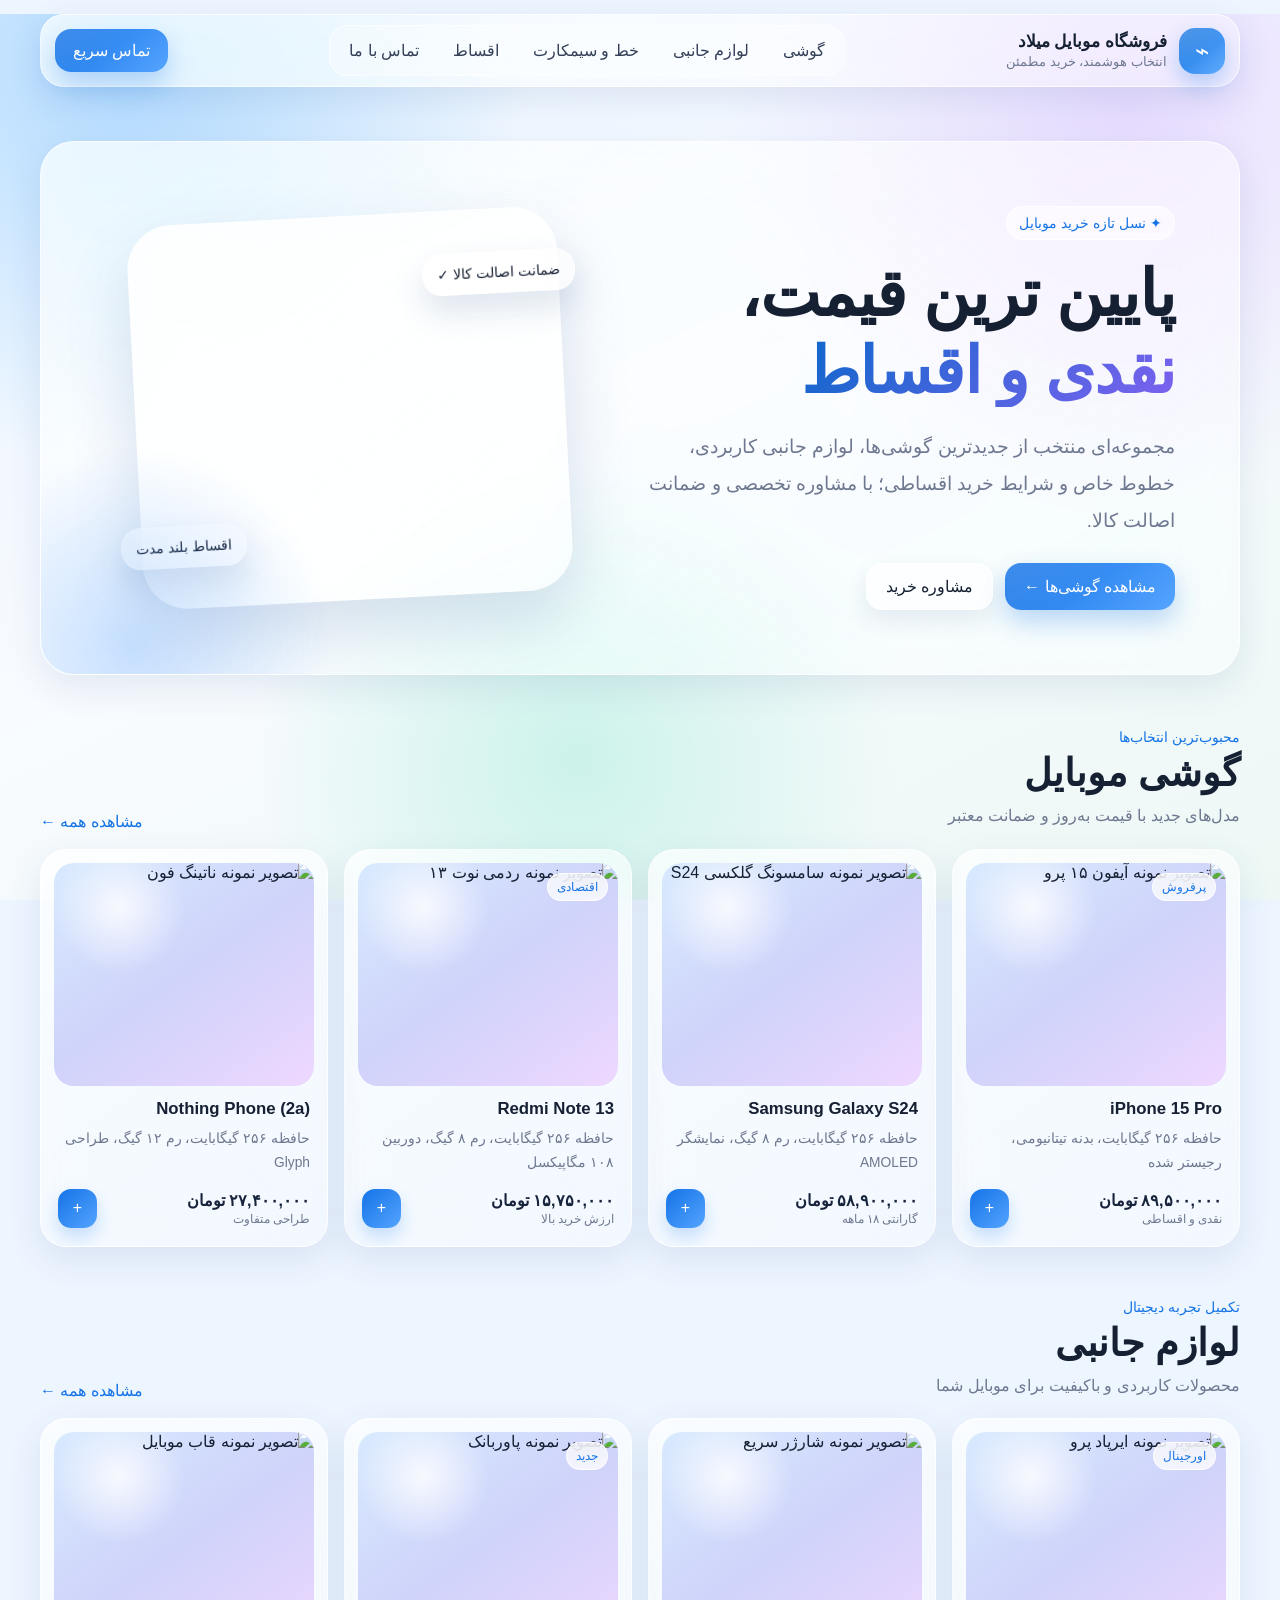
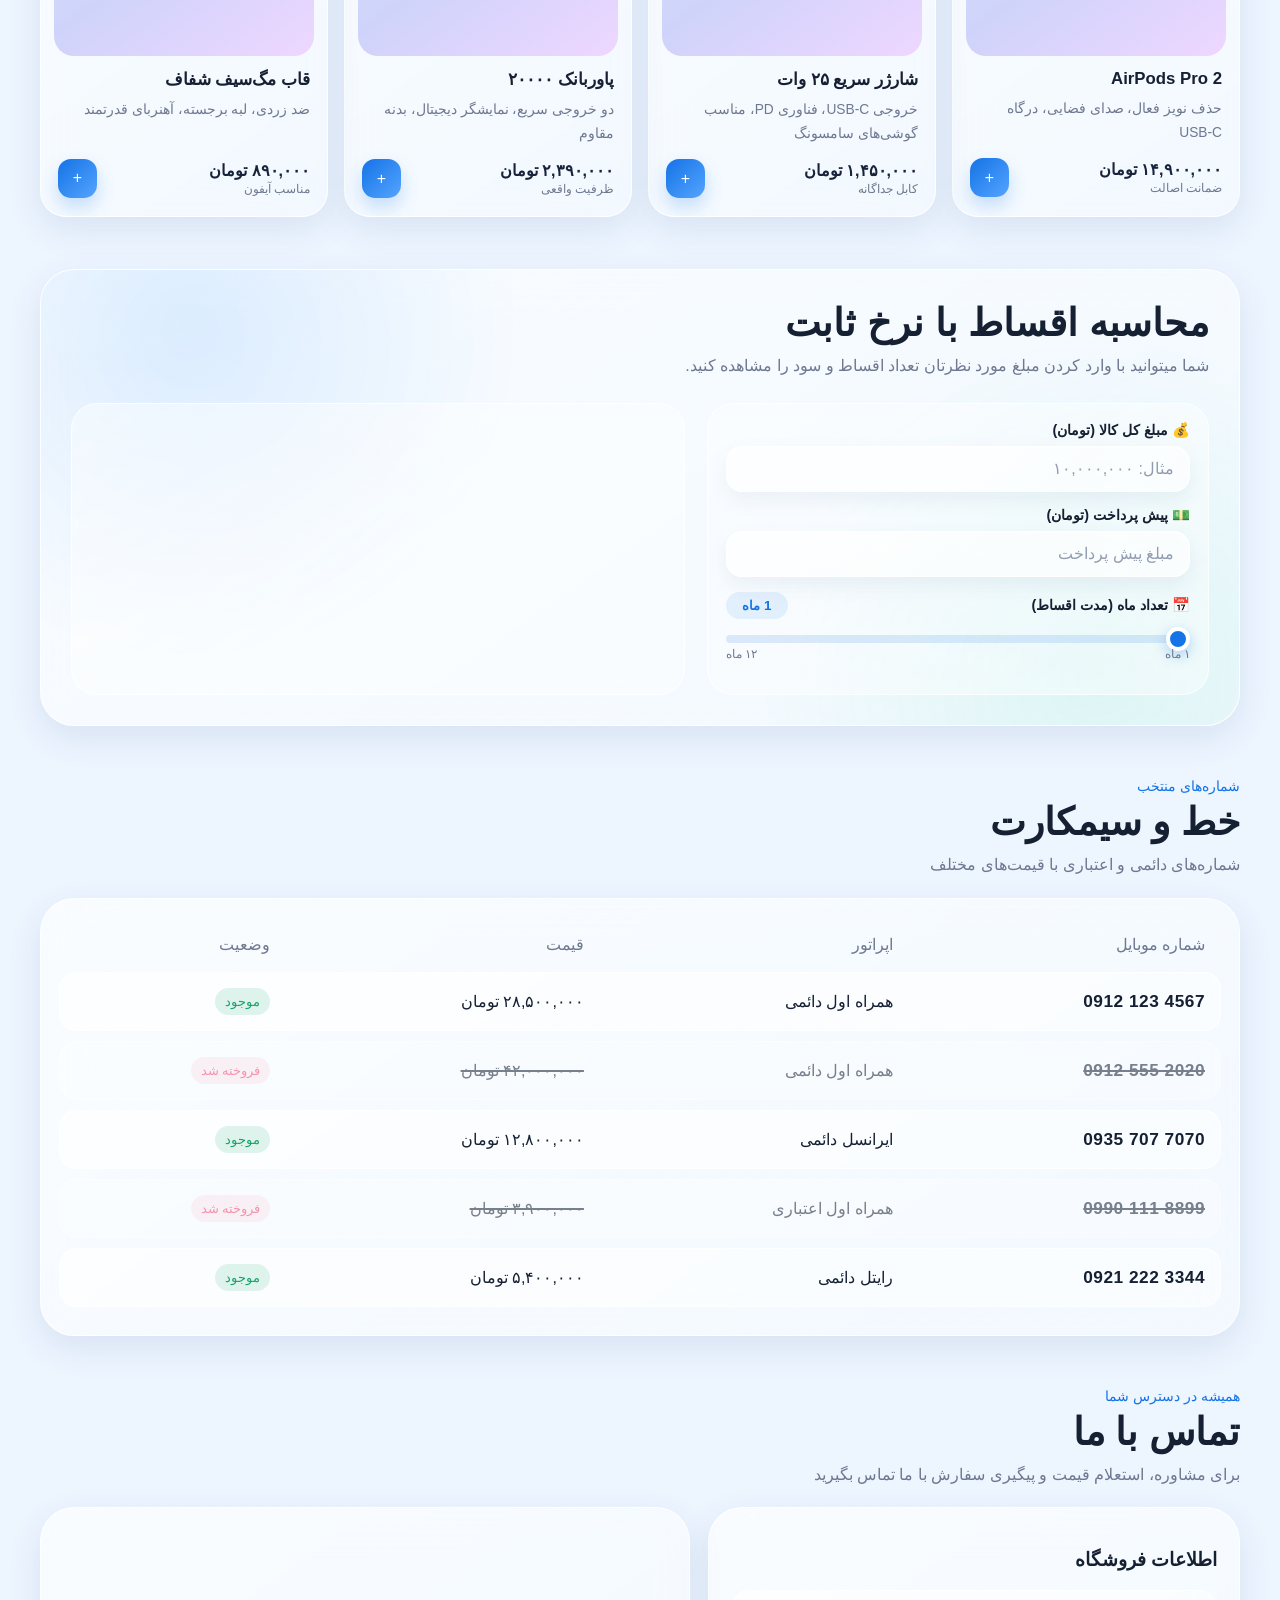
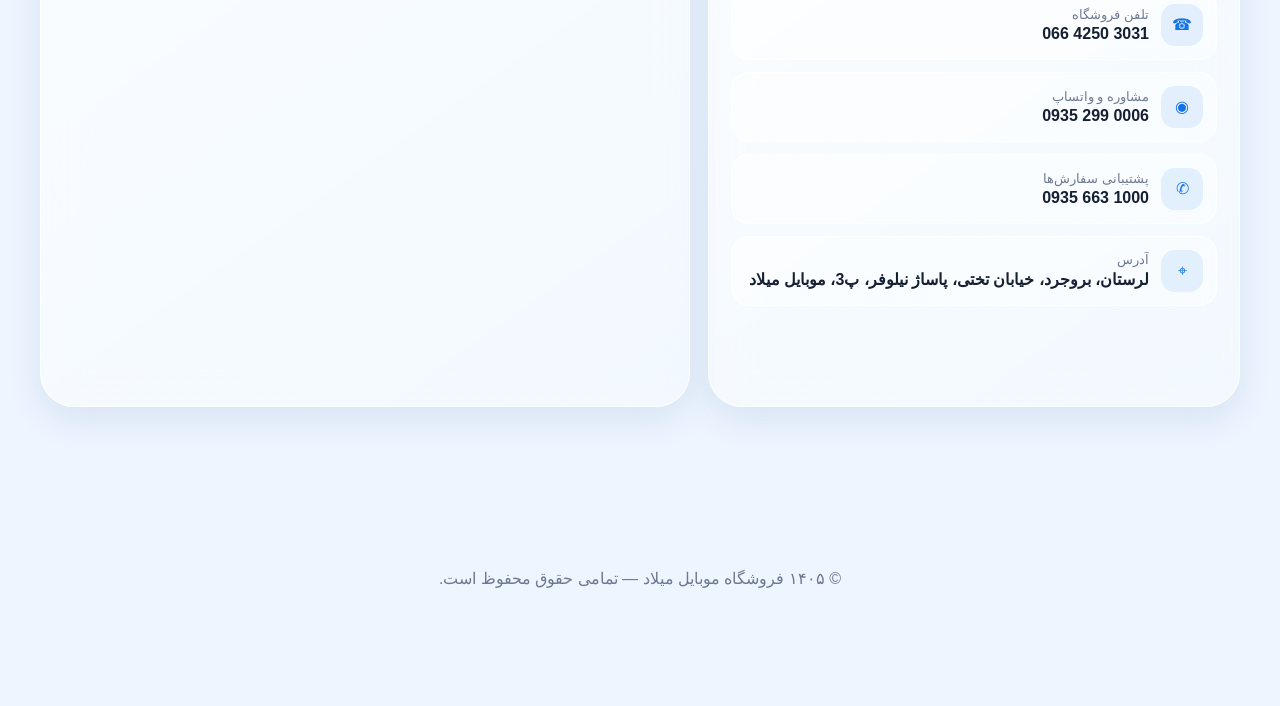
==== index.html @ 7c269744 "Update index.html" ====
<!DOCTYPE html>
<html lang="fa" dir="rtl">
<head>
  <meta charset="UTF-8" />
  <meta name="viewport" content="width=device-width, initial-scale=1.0, viewport-fit=cover" />
  <meta name="theme-color" content="#eef5ff" />
  <meta name="description" content="فروشگاه موبایل با طراحی شیشه‌ای مدرن برای خرید گوشی، لوازم جانبی، سیم‌کارت و اقساط" />
  <title>فروشگاه موبایل میلاد</title>

  <link rel="stylesheet" href="https://cdn.font-store.ir/behdad.css" />

  <style>
    :root {
      --bg: #edf5ff;
      --bg-2: #f8fbff;
      --text: #162033;
      --muted: #6e7890;
      --primary: #1473e6;
      --primary-2: #55a4ff;
      --success: #16a36a;
      --danger: #ef476f;
      --glass: rgba(255, 255, 255, 0.54);
      --glass-strong: rgba(255, 255, 255, 0.72);
      --border: rgba(255, 255, 255, 0.76);
      --shadow: 0 20px 60px rgba(41, 83, 140, 0.16);
      --shadow-soft: 0 12px 35px rgba(41, 83, 140, 0.11);
      --radius-xl: 34px;
      --radius-lg: 26px;
      --radius-md: 20px;
      --container: 1200px;
    }

    * {
      box-sizing: border-box;
      scroll-behavior: smooth;
    }

    html {
      background: var(--bg);
    }

    body {
      margin: 0;
      min-height: 100vh;
      color: var(--text);
      font-family: "Behdad", Tahoma, Arial, sans-serif;
      background:
        radial-gradient(circle at 10% 8%, rgba(111, 189, 255, 0.46), transparent 28%),
        radial-gradient(circle at 88% 12%, rgba(190, 141, 255, 0.28), transparent 29%),
        radial-gradient(circle at 45% 84%, rgba(92, 221, 188, 0.26), transparent 31%),
        linear-gradient(155deg, #e8f3ff 0%, #f8fbff 48%, #edf8f5 100%);
      background-attachment: fixed;
      overflow-x: hidden;
    }

    body::before,
    body::after {
      content: "";
      position: fixed;
      z-index: -1;
      border-radius: 999px;
      filter: blur(18px);
      opacity: 0.7;
      pointer-events: none;
    }

    body::before {
      width: 320px;
      height: 320px;
      top: 12%;
      left: -100px;
      background: linear-gradient(135deg, rgba(49, 145, 255, 0.34), rgba(130, 93, 255, 0.15));
    }

    body::after {
      width: 420px;
      height: 420px;
      right: -140px;
      bottom: 2%;
      background: linear-gradient(135deg, rgba(61, 218, 184, 0.25), rgba(92, 155, 255, 0.18));
    }

    a {
      color: inherit;
      text-decoration: none;
    }
    iframe{
      width: 100%;
    }
    img {
      max-width: 100%;
      display: block;
    }

    button,
    input {
      font: inherit;
    }

    .container {
      width: min(calc(100% - 32px), var(--container));
      margin-inline: auto;
    }

    .glass {
      background: linear-gradient(145deg, rgba(255,255,255,0.72), rgba(255,255,255,0.38));
      border: 1px solid var(--border);
      box-shadow: var(--shadow-soft);
      -webkit-backdrop-filter: blur(24px) saturate(145%);
      backdrop-filter: blur(24px) saturate(145%);
    }

    .desktop-header {
      position: sticky;
      top: 14px;
      z-index: 50;
      width: min(calc(100% - 32px), var(--container));
      margin: 14px auto 0;
      border-radius: 24px;
      padding: 10px 14px;
    }

    .header-inner {
      display: flex;
      align-items: center;
      justify-content: space-between;
      gap: 20px;
    }

    .brand {
      display: flex;
      align-items: center;
      gap: 12px;
      min-width: max-content;
    }

    .brand-mark {
      width: 46px;
      height: 46px;
      border-radius: 16px;
      display: grid;
      place-items: center;
      color: white;
      background:
        linear-gradient(145deg, rgba(255,255,255,0.28), transparent 55%),
        linear-gradient(135deg, #0e6fde, #61adff);
      box-shadow: 0 10px 24px rgba(20, 115, 230, 0.30);
      font-size: 24px;
    }

    .brand strong {
      display: block;
      font-size: 1.06rem;
    }

    .brand small {
      color: var(--muted);
    }

    .desktop-nav {
      display: flex;
      align-items: center;
      gap: 6px;
      padding: 5px;
      border-radius: 18px;
      background: rgba(255,255,255,0.34);
      border: 1px solid rgba(255,255,255,0.55);
    }

    .desktop-nav a {
      padding: 10px 14px;
      border-radius: 14px;
      color: #344058;
      transition: .25s ease;
      white-space: nowrap;
    }

    .desktop-nav a:hover,
    .desktop-nav a:focus-visible {
      background: rgba(255,255,255,0.82);
      color: var(--primary);
      transform: translateY(-1px);
    }

    .header-cta,
    .primary-btn,
    .secondary-btn {
      border: 0;
      cursor: pointer;
      border-radius: 16px;
      transition: transform .2s ease, box-shadow .2s ease, background .2s ease;
    }

    .header-cta,
    .primary-btn {
      color: white;
      background:
        linear-gradient(145deg, rgba(255,255,255,.18), transparent 50%),
        linear-gradient(135deg, var(--primary), var(--primary-2));
      box-shadow: 0 12px 26px rgba(20, 115, 230, .28);
    }

    .header-cta {
      padding: 12px 18px;
      white-space: nowrap;
    }

    .primary-btn,
    .secondary-btn {
      padding: 13px 19px;
      display: inline-flex;
      align-items: center;
      justify-content: center;
      gap: 8px;
    }

    .secondary-btn {
      color: var(--text);
      background: rgba(255,255,255,.62);
      border: 1px solid rgba(255,255,255,.85);
      box-shadow: 0 10px 22px rgba(41,83,140,.10);
    }

    .header-cta:hover,
    .primary-btn:hover,
    .secondary-btn:hover {
      transform: translateY(-2px);
    }

    main {
      padding-bottom: 120px;
    }

    .hero {
      padding: 54px 0 20px;
    }

    .hero-card {
      position: relative;
      min-height: 470px;
      border-radius: var(--radius-xl);
      overflow: hidden;
      padding: clamp(28px, 5vw, 68px);
      display: grid;
      grid-template-columns: 1.05fr .95fr;
      align-items: center;
      gap: 40px;
    }

    .hero-card::after {
      content: "";
      position: absolute;
      width: 420px;
      height: 420px;
      left: -120px;
      bottom: -185px;
      border-radius: 50%;
      background: radial-gradient(circle, rgba(47, 139, 255, .26), transparent 68%);
    }

    .eyebrow {
      display: inline-flex;
      align-items: center;
      gap: 8px;
      color: var(--primary);
      background: rgba(255,255,255,.56);
      border: 1px solid rgba(255,255,255,.85);
      padding: 8px 12px;
      border-radius: 999px;
      margin-bottom: 16px;
      font-size: .9rem;
    }

    .hero h1 {
      margin: 0;
      font-size: clamp(2.1rem, 5vw, 4.45rem);
      line-height: 1.2;
      letter-spacing: -1px;
    }

    .gradient-text {
      background: linear-gradient(135deg, #0e67cb, #7d62ef);
      -webkit-background-clip: text;
      background-clip: text;
      color: transparent;
    }

    .hero p {
      color: var(--muted);
      font-size: clamp(1rem, 1.6vw, 1.16rem);
      line-height: 2;
      max-width: 620px;
      margin: 18px 0 24px;
    }

    .hero-actions {
      display: flex;
      gap: 12px;
      flex-wrap: wrap;
    }

    .hero-visual {
      position: relative;
      min-height: 330px;
      display: grid;
      place-items: center;
    }

    .phone-stage {
      position: relative;
      width: min(100%, 430px);
      aspect-ratio: 1.12;
      border-radius: 45px;
      background:
        linear-gradient(145deg, rgba(255,255,255,.74), rgba(255,255,255,.26));
      border: 1px solid rgba(255,255,255,.85);
      box-shadow: 0 30px 65px rgba(49, 88, 150, .18);
      -webkit-backdrop-filter: blur(28px);
      backdrop-filter: blur(28px);
      display: grid;
      place-items: center;
      transform: rotate(-3deg);
    }

    .phone-mockup {
      width: 190px;
      height: 320px;
      border-radius: 36px;
      padding: 9px;
      background: #171a21;
      box-shadow: 0 28px 55px rgba(24, 30, 44, .30);
      transform: rotate(7deg);
    }

    .phone-screen {
      width: 100%;
      height: 100%;
      border-radius: 29px;
      position: relative;
      overflow: hidden;
      background:
        radial-gradient(circle at 25% 25%, rgba(255,255,255,.7), transparent 20%),
        linear-gradient(145deg, #9fd7ff, #7868ef 46%, #ff8aa8);
    }

    .phone-screen::before {
      content: "";
      position: absolute;
      top: 10px;
      left: 50%;
      transform: translateX(-50%);
      width: 64px;
      height: 20px;
      border-radius: 999px;
      background: #11141b;
    }

    .floating-pill {
      position: absolute;
      border-radius: 20px;
      padding: 12px 14px;
      background: rgba(255,255,255,.70);
      border: 1px solid rgba(255,255,255,.90);
      box-shadow: 0 16px 32px rgba(41,83,140,.15);
      -webkit-backdrop-filter: blur(18px);
      backdrop-filter: blur(18px);
      font-size: .9rem;
    }

    .floating-pill.one {
      top: 42px;
      right: -18px;
    }

    .floating-pill.two {
      bottom: 40px;
      left: -22px;
    }

    .section {
      padding: 34px 0 18px;
      scroll-margin-top: 105px;
    }

    .section-head {
      display: flex;
      align-items: end;
      justify-content: space-between;
      gap: 16px;
      margin-bottom: 18px;
    }

    .section-kicker {
      color: var(--primary);
      font-size: .88rem;
      margin-bottom: 5px;
    }

    .section-title {
      margin: 0;
      font-size: clamp(1.6rem, 3vw, 2.45rem);
    }

    .section-subtitle {
      color: var(--muted);
      margin: 7px 0 0;
      line-height: 1.8;
    }

    .view-all {
      color: var(--primary);
      white-space: nowrap;
    }

    .product-grid {
      display: grid;
      grid-template-columns: repeat(4, minmax(0, 1fr));
      gap: 16px;
    }

    .product-card {
      border-radius: var(--radius-lg);
      padding: 13px;
      overflow: hidden;
      transition: transform .28s ease, box-shadow .28s ease;
    }

    .product-card:hover {
      transform: translateY(-7px);
      box-shadow: var(--shadow);
    }

    .product-image {
      aspect-ratio: 1 / .86;
      border-radius: 20px;
      background:
        radial-gradient(circle at 25% 20%, rgba(255,255,255,.82), transparent 25%),
        linear-gradient(145deg, #d8eaff, #cfd3fa 50%, #eed7ff);
      display: grid;
      place-items: center;
      overflow: hidden;
      position: relative;
    }

    .product-image img {
      width: 100%;
      height: 100%;
      object-fit: cover;
    }

    .product-image .placeholder {
      font-size: 58px;
      filter: drop-shadow(0 14px 15px rgba(39, 62, 104, .18));
    }

    .badge {
      position: absolute;
      top: 10px;
      right: 10px;
      background: rgba(255,255,255,.76);
      border: 1px solid rgba(255,255,255,.9);
      border-radius: 999px;
      padding: 6px 9px;
      font-size: .76rem;
      color: var(--primary);
      -webkit-backdrop-filter: blur(12px);
      backdrop-filter: blur(12px);
    }

    .product-body {
      padding: 13px 4px 5px;
    }

    .product-title {
      margin: 0 0 8px;
      font-size: 1.05rem;
    }

    .product-details {
      color: var(--muted);
      font-size: .86rem;
      line-height: 1.75;
      min-height: 48px;
    }

    .product-footer {
      display: flex;
      align-items: center;
      justify-content: space-between;
      gap: 8px;
      margin-top: 13px;
    }

    .price {
      color: #17233b;
      font-weight: bold;
    }

    .price small {
      display: block;
      color: var(--muted);
      font-weight: normal;
      font-size: .73rem;
      margin-top: 2px;
    }

    .mini-btn {
      width: 39px;
      height: 39px;
      border-radius: 13px;
      border: 0;
      color: white;
      background: linear-gradient(135deg, var(--primary), var(--primary-2));
      box-shadow: 0 9px 18px rgba(20,115,230,.22);
      cursor: pointer;
    }

    .installments {
      min-height: 250px;
      display: grid;
      place-items: center;
      border-radius: var(--radius-xl);
      position: relative;
      overflow: hidden;
    }

    .installments::before {
      content: "";
      position: absolute;
      inset: 0;
      background:
        radial-gradient(circle at 30% 20%, rgba(95, 170, 255, .30), transparent 30%),
        radial-gradient(circle at 75% 80%, rgba(88, 221, 181, .24), transparent 28%);
    }

    .installments strong {
      position: relative;
      font-size: clamp(2.5rem, 8vw, 6.7rem);
      color: rgba(23, 93, 168, .15);
      letter-spacing: 4px;
    }

    .sim-card {
      border-radius: var(--radius-xl);
      padding: 18px;
      overflow-x: auto;
    }

    .sim-table {
      width: 100%;
      border-collapse: separate;
      border-spacing: 0 10px;
      min-width: 620px;
    }

    .sim-table th {
      color: var(--muted);
      font-weight: normal;
      padding: 8px 16px;
      text-align: right;
    }

    .sim-table td {
      padding: 15px 16px;
      background: rgba(255,255,255,.55);
      border-top: 1px solid rgba(255,255,255,.8);
      border-bottom: 1px solid rgba(255,255,255,.8);
    }

    .sim-table td:first-child {
      border-radius: 0 17px 17px 0;
      border-right: 1px solid rgba(255,255,255,.8);
    }

    .sim-table td:last-child {
      border-radius: 17px 0 0 17px;
      border-left: 1px solid rgba(255,255,255,.8);
    }

    .number {
      font-size: 1.08rem;
      direction: ltr;
      text-align: right;
      font-weight: bold;
      letter-spacing: .5px;
    }

    .status {
      display: inline-flex;
      padding: 6px 10px;
      border-radius: 999px;
      font-size: .8rem;
      background: rgba(22,163,106,.12);
      color: var(--success);
    }

    .sold {
      opacity: .56;
    }

    .sold .number,
    .sold .sim-price {
      text-decoration: line-through;
      text-decoration-thickness: 2px;
    }

    .sold .status {
      color: var(--danger);
      background: rgba(239,71,111,.12);
    }

    .contact-grid {
      display: grid;
      grid-template-columns: .9fr 1.1fr;
      gap: 18px;
    }

    .contact-panel,
    .map-panel {
      border-radius: var(--radius-xl);
      padding: 22px;
    }

    .contact-list {
      display: grid;
      gap: 12px;
      margin-top: 18px;
    }

    .contact-item {
      display: flex;
      align-items: center;
      gap: 12px;
      padding: 13px;
      border-radius: 18px;
      background: rgba(255,255,255,.49);
      border: 1px solid rgba(255,255,255,.75);
    }

    .contact-icon {
      flex: 0 0 42px;
      width: 42px;
      height: 42px;
      border-radius: 14px;
      display: grid;
      place-items: center;
      background: rgba(20,115,230,.1);
      color: var(--primary);
    }

    .contact-item small {
      color: var(--muted);
      display: block;
      margin-bottom: 3px;
    }

    .ltr {
      direction: ltr;
      display: inline-block;
    }

    .map-frame {
      width: 100%;
      height: 100%;
      min-height: 350px;
      border: 0;
      border-radius: 24px;
      display: block;
      filter: saturate(.82) contrast(.94);
    }

    footer {
      padding: 24px 0 118px;
      color: var(--muted);
      text-align: center;
    }

    .mobile-nav {
      display: none;
    }

    @media (max-width: 980px) {
      .desktop-header {
        display: none;
      }

      .hero {
        padding-top: 18px;
      }

      .hero-card {
        grid-template-columns: 1fr;
        min-height: auto;
        padding-top: 34px;
      }

      .hero-copy {
        text-align: center;
      }

      .hero p {
        margin-inline: auto;
      }

      .hero-actions {
        justify-content: center;
      }

      .hero-visual {
        min-height: 310px;
      }

      .product-grid {
        grid-template-columns: repeat(2, minmax(0, 1fr));
      }

      .contact-grid {
        grid-template-columns: 1fr;
      }

      .mobile-nav {
        position: fixed;
        z-index: 100;
        bottom: max(10px, env(safe-area-inset-bottom));
        left: 50%;
        transform: translateX(-50%);
        width: min(calc(100% - 18px), 620px);
        display: grid;
        grid-template-columns: repeat(5, 1fr);
        gap: 4px;
        padding: 8px;
        border-radius: 25px;
        background: linear-gradient(145deg, rgba(255,255,255,.82), rgba(255,255,255,.54));
        border: 1px solid rgba(255,255,255,.9);
        box-shadow: 0 18px 50px rgba(30, 66, 120, .24);
        -webkit-backdrop-filter: blur(28px) saturate(165%);
        backdrop-filter: blur(28px) saturate(165%);
      }

      .mobile-nav a {
        min-width: 0;
        color: #5c6780;
        border-radius: 17px;
        padding: 8px 2px 7px;
        text-align: center;
        font-size: .68rem;
        line-height: 1.35;
        transition: .2s ease;
      }

      .mobile-nav a span {
        display: grid;
        place-items: center;
        font-size: 1.15rem;
        margin-bottom: 3px;
      }

      .mobile-nav a:hover,
      .mobile-nav a:focus-visible,
      .mobile-nav a.active {
        color: var(--primary);
        background: rgba(20,115,230,.09);
      }

      footer {
        padding-bottom: 130px;
      }
    }

    @media (max-width: 620px) {
      .container {
        width: min(calc(100% - 20px), var(--container));
      }

      .hero-card {
        border-radius: 28px;
        padding: 26px 18px;
        gap: 18px;
      }

      .hero h1 {
        font-size: 2.45rem;
      }

      .hero p {
        font-size: .94rem;
      }

      .hero-actions {
        display: grid;
        grid-template-columns: 1fr 1fr;
      }

      .primary-btn,
      .secondary-btn {
        padding: 12px 10px;
      }

      .hero-visual {
        min-height: 270px;
      }

      .phone-stage {
        width: 100%;
        max-width: 345px;
        border-radius: 34px;
      }

      .phone-mockup {
        width: 145px;
        height: 245px;
        border-radius: 29px;
      }

      .phone-screen {
        border-radius: 23px;
      }

      .floating-pill {
        font-size: .73rem;
        padding: 9px 10px;
      }

      .section {
        padding-top: 26px;
      }

      .section-head {
        align-items: flex-start;
      }

      .section-subtitle {
        font-size: .9rem;
      }

      .view-all {
        display: none;
      }

      .product-grid {
        grid-template-columns: 1fr;
      }

      .product-card {
        display: grid;
        grid-template-columns: 118px 1fr;
        gap: 11px;
        align-items: center;
      }

      .product-image {
        aspect-ratio: 1;
        height: 118px;
      }

      .product-image .placeholder {
        font-size: 42px;
      }

      .product-body {
        padding: 2px 0;
      }

      .product-details {
        min-height: unset;
        font-size: .8rem;
      }

      .product-footer {
        margin-top: 8px;
      }

      .installments {
        min-height: 180px;
        border-radius: 26px;
      }

      .sim-card,
      .contact-panel,
      .map-panel {
        border-radius: 26px;
        padding: 13px;
      }

      .map-frame {
        min-height: 300px;
        border-radius: 20px;
      }

      .mobile-nav {
        border-radius: 22px;
        padding: 7px 5px;
      }

      .mobile-nav a {
        font-size: .61rem;
      }
    }

    @media (prefers-reduced-motion: reduce) {
      * {
        scroll-behavior: auto;
        transition: none !important;
      }
    }
  </style>
  <style>
    /* Installment calculator — scoped to match the site's glass design */
    #installments .main-container {
      width: min(100%, var(--container));
      margin-inline: auto;
      padding: clamp(18px, 3vw, 30px);
      border-radius: var(--radius-xl);
      background: linear-gradient(145deg, rgba(255,255,255,.72), rgba(255,255,255,.38));
      border: 1px solid var(--border);
      box-shadow: var(--shadow-soft);
      -webkit-backdrop-filter: blur(24px) saturate(145%);
      backdrop-filter: blur(24px) saturate(145%);
      display: grid;
      grid-template-columns: minmax(0, .9fr) minmax(0, 1.1fr);
      gap: 22px;
      position: relative;
      overflow: hidden;
    }

    #installments .main-container::before {
      content: "";
      position: absolute;
      inset: 0;
      pointer-events: none;
      background:
        radial-gradient(circle at 12% 12%, rgba(85,164,255,.18), transparent 30%),
        radial-gradient(circle at 88% 88%, rgba(92,221,188,.15), transparent 30%);
    }

    #installments .header,
    #installments .form-section,
    #installments .results-section {
      position: relative;
      z-index: 1;
    }

    #installments .header {
      grid-column: 1 / -1;
      text-align: right;
    }

    #installments .header h1 {
      margin: 0;
      font-size: clamp(1.6rem, 3vw, 2.45rem);
      color: var(--text);
    }

    #installments .header p {
      color: var(--muted);
      margin: 7px 0 0;
      line-height: 1.8;
    }

    #installments .form-section,
    #installments .results-section {
      border-radius: var(--radius-lg);
      padding: 18px;
      background: rgba(255,255,255,.42);
      border: 1px solid rgba(255,255,255,.72);
    }

    #installments .input-group { margin-bottom: 15px; }

    #installments label {
      display: block;
      margin-bottom: 7px;
      color: var(--text);
      font-weight: 700;
      font-size: .9rem;
    }

    #installments input[type="text"] {
      width: 100%;
      padding: 13px 15px;
      border: 1px solid rgba(255,255,255,.9);
      border-radius: 16px;
      background: rgba(255,255,255,.64);
      box-shadow: inset 0 1px 0 rgba(255,255,255,.75), 0 8px 20px rgba(41,83,140,.08);
      color: var(--text);
      direction: ltr;
      text-align: right;
      transition: border-color .2s ease, box-shadow .2s ease, background .2s ease;
    }

    #installments input[type="text"]:focus {
      outline: none;
      border-color: rgba(20,115,230,.55);
      background: rgba(255,255,255,.88);
      box-shadow: 0 0 0 4px rgba(20,115,230,.10), 0 10px 24px rgba(41,83,140,.10);
    }

    #installments input::placeholder { color: #929cb0; }

    #installments .month-slider-head {
      display: flex;
      align-items: center;
      justify-content: space-between;
      gap: 12px;
      margin-bottom: 10px;
    }

    #installments .month-slider-head label { margin-bottom: 0; }

    #installments #monthsValue {
      min-width: 62px;
      padding: 6px 10px;
      border-radius: 999px;
      background: rgba(20,115,230,.10);
      color: var(--primary);
      font-size: .84rem;
      font-weight: 700;
      text-align: center;
    }

    #installments input[type="range"] {
      width: 100%;
      height: 8px;
      margin: 5px 0 3px;
      border-radius: 999px;
      background: linear-gradient(to left, var(--primary) 0%, var(--primary) 0%, rgba(20,115,230,.14) 0%, rgba(20,115,230,.14) 100%);
      appearance: none;
      -webkit-appearance: none;
      cursor: pointer;
      direction: rtl;
    }

    #installments input[type="range"]::-webkit-slider-thumb {
      width: 24px;
      height: 24px;
      border: 4px solid white;
      border-radius: 50%;
      background: var(--primary);
      box-shadow: 0 5px 14px rgba(20,115,230,.30);
      appearance: none;
      -webkit-appearance: none;
    }

    #installments input[type="range"]::-moz-range-thumb {
      width: 16px;
      height: 16px;
      border: 4px solid white;
      border-radius: 50%;
      background: var(--primary);
      box-shadow: 0 5px 14px rgba(20,115,230,.30);
    }

    #installments .month-slider-limits {
      display: flex;
      justify-content: space-between;
      color: var(--muted);
      font-size: .72rem;
    }

    #installments .results {
      display: none;
      border-radius: 20px;
      padding: 5px 14px;
      background: rgba(255,255,255,.58);
      border: 1px solid rgba(255,255,255,.82);
      animation: installmentFade .25s ease;
    }

    @keyframes installmentFade {
      from { opacity: 0; transform: translateY(6px); }
      to { opacity: 1; transform: translateY(0); }
    }

    #installments .result-item {
      display: flex;
      justify-content: space-between;
      align-items: center;
      gap: 16px;
      padding: 12px 2px;
      border-bottom: 1px solid rgba(110,120,144,.12);
      font-size: .88rem;
    }

    #installments .result-item:last-child { border-bottom: 0; }
    #installments .result-label { color: var(--muted); }
    #installments .result-value { color: var(--text); font-weight: 700; text-align: left; }
    #installments .highlight-green { color: var(--success); font-size: 1rem; }
    #installments .highlight-red { color: var(--danger); font-size: 1rem; }
    #installments .underline { text-decoration: none; }

    #installments .divider {
      margin: 3px 0;
      border-top: 1px dashed rgba(110,120,144,.28);
    }

    #installments .error-message {
      display: none;
      margin-bottom: 12px;
      padding: 10px 12px;
      border-radius: 14px;
      color: var(--danger);
      background: rgba(239,71,111,.09);
      font-size: .84rem;
      font-weight: 600;
      text-align: center;
    }

    @media (max-width: 780px) {
      #installments .main-container { grid-template-columns: 1fr; }
      #installments .header { text-align: center; }
    }

    @media (max-width: 620px) {
      #installments .main-container { padding: 13px; border-radius: 26px; gap: 13px; }
      #installments .form-section,
      #installments .results-section { padding: 13px; border-radius: 20px; }
      #installments .result-item { align-items: flex-start; font-size: .8rem; }
      #installments .result-value { max-width: 52%; }
    }
  </style>
</head>

<body>
  <header class="desktop-header glass" aria-label="منوی اصلی">
    <div class="header-inner">
      <a class="brand" href="#home">
        <div class="brand-mark">⌁</div>
        <div>
          <strong>فروشگاه موبایل میلاد</strong>
          <small>انتخاب هوشمند، خرید مطمئن</small>
        </div>
      </a>

      <nav class="desktop-nav" aria-label="بخش‌های سایت">
        <a href="#phones">گوشی</a>
        <a href="#accessories">لوازم جانبی</a>
        <a href="#simcards">خط و سیمکارت</a>
        <a href="#installments">اقساط</a>
        <a href="#contact">تماس با ما</a>
      </nav>

      <a class="header-cta" href="tel:09352990006">تماس سریع</a>
    </div>
  </header>

  <main>
    <section class="hero" id="home">
      <div class="container">
        <div class="hero-card glass">
          <div class="hero-copy">
            <div class="eyebrow">✦ نسل تازه خرید موبایل</div>
            <h1>
              پایین ترین قیمت،
              <span class="gradient-text">نقدی و اقساط</span>
            </h1>
            <p>
              مجموعه‌ای منتخب از جدیدترین گوشی‌ها، لوازم جانبی کاربردی، خطوط خاص
              و شرایط خرید اقساطی؛ با مشاوره تخصصی و ضمانت اصالت کالا.
            </p>
            <div class="hero-actions">
              <a class="primary-btn" href="#phones">مشاهده گوشی‌ها ←</a>
              <a class="secondary-btn" href="#contact">مشاوره خرید</a>
            </div>
          </div>

          <div class="hero-visual" aria-hidden="true">
            <div class="phone-stage">
             <img src="./images/17promax.png" alt="" style="max-height: 450px;"/>
              <div class="floating-pill one">ضمانت اصالت کالا ✓</div>
              <div class="floating-pill two">اقساط بلند مدت</div>
            </div>
          </div>
        </div>
      </div>
    </section>

    <section class="section" id="phones">
      <div class="container">
        <div class="section-head">
          <div>
            <div class="section-kicker">محبوب‌ترین انتخاب‌ها</div>
            <h2 class="section-title">گوشی موبایل</h2>
            <p class="section-subtitle">مدل‌های جدید با قیمت به‌روز و ضمانت معتبر</p>
          </div>
          <a class="view-all" href="#phones">مشاهده همه ←</a>
        </div>

        <div class="product-grid">
          <article class="product-card glass">
            <div class="product-image">
              <span class="badge">پرفروش</span>
              <img src="https://placehold.co/600x520/e5efff/356ca8?text=iPhone+15+Pro" alt="تصویر نمونه آیفون ۱۵ پرو" />
            </div>
            <div class="product-body">
              <h3 class="product-title">iPhone 15 Pro</h3>
              <div class="product-details">حافظه ۲۵۶ گیگابایت، بدنه تیتانیومی، رجیستر شده</div>
              <div class="product-footer">
                <div class="price">۸۹,۵۰۰,۰۰۰ تومان<small>نقدی و اقساطی</small></div>
                <button class="mini-btn" href="#contact" aria-label="افزودن آیفون ۱۵ پرو">+</button>
              </div>
            </div>
          </article>

          <article class="product-card glass">
            <div class="product-image">
              <img src="https://placehold.co/600x520/e9f4ff/386d9f?text=Galaxy+S24" alt="تصویر نمونه سامسونگ گلکسی S24" />
            </div>
            <div class="product-body">
              <h3 class="product-title">Samsung Galaxy S24</h3>
              <div class="product-details">حافظه ۲۵۶ گیگابایت، رم ۸ گیگ، نمایشگر AMOLED</div>
              <div class="product-footer">
                <div class="price">۵۸,۹۰۰,۰۰۰ تومان<small>گارانتی ۱۸ ماهه</small></div>
                <button class="mini-btn" href="#contact" aria-label="افزودن گلکسی S24">+</button>
              </div>
            </div>
          </article>

          <article class="product-card glass">
            <div class="product-image">
              <span class="badge">اقتصادی</span>
              <img src="https://placehold.co/600x520/eff5ff/55739e?text=Redmi+Note+13" alt="تصویر نمونه ردمی نوت ۱۳" />
            </div>
            <div class="product-body">
              <h3 class="product-title">Redmi Note 13</h3>
              <div class="product-details">حافظه ۲۵۶ گیگابایت، رم ۸ گیگ، دوربین ۱۰۸ مگاپیکسل</div>
              <div class="product-footer">
                <div class="price">۱۵,۷۵۰,۰۰۰ تومان<small>ارزش خرید بالا</small></div>
                <button class="mini-btn" href="#contact" aria-label="افزودن ردمی نوت ۱۳">+</button>
              </div>
            </div>
          </article>

          <article class="product-card glass">
            <div class="product-image">
              <img src="https://placehold.co/600x520/e8f3f0/2b806e?text=Nothing+Phone" alt="تصویر نمونه ناتینگ فون" />
            </div>
            <div class="product-body">
              <h3 class="product-title">Nothing Phone (2a)</h3>
              <div class="product-details">حافظه ۲۵۶ گیگابایت، رم ۱۲ گیگ، طراحی Glyph</div>
              <div class="product-footer">
                <div class="price">۲۷,۴۰۰,۰۰۰ تومان<small>طراحی متفاوت</small></div>
                <button class="mini-btn" href="#contact" aria-label="افزودن ناتینگ فون">+</button>
              </div>
            </div>
          </article>
        </div>
      </div>
    </section>

    <section class="section" id="accessories">
      <div class="container">
        <div class="section-head">
          <div>
            <div class="section-kicker">تکمیل تجربه دیجیتال</div>
            <h2 class="section-title">لوازم جانبی</h2>
            <p class="section-subtitle">محصولات کاربردی و باکیفیت برای موبایل شما</p>
          </div>
          <a class="view-all" href="#accessories">مشاهده همه ←</a>
        </div>

        <div class="product-grid">
          <article class="product-card glass">
            <div class="product-image">
              <span class="badge">اورجینال</span>
              <img src="https://placehold.co/600x520/f0f4ff/5d6ca4?text=AirPods+Pro" alt="تصویر نمونه ایرپاد پرو" />
            </div>
            <div class="product-body">
              <h3 class="product-title">AirPods Pro 2</h3>
              <div class="product-details">حذف نویز فعال، صدای فضایی، درگاه USB‑C</div>
              <div class="product-footer">
                <div class="price">۱۴,۹۰۰,۰۰۰ تومان<small>ضمانت اصالت</small></div>
                <button class="mini-btn" href="#contact" aria-label="افزودن ایرپاد پرو">+</button>
              </div>
            </div>
          </article>

          <article class="product-card glass">
            <div class="product-image">
              <img src="https://placehold.co/600x520/edf5ff/476b95?text=Fast+Charger" alt="تصویر نمونه شارژر سریع" />
            </div>
            <div class="product-body">
              <h3 class="product-title">شارژر سریع ۲۵ وات</h3>
              <div class="product-details">خروجی USB‑C، فناوری PD، مناسب گوشی‌های سامسونگ</div>
              <div class="product-footer">
                <div class="price">۱,۴۵۰,۰۰۰ تومان<small>کابل جداگانه</small></div>
                <button class="mini-btn" href="#contact" aria-label="افزودن شارژر سریع">+</button>
              </div>
            </div>
          </article>

          <article class="product-card glass">
            <div class="product-image">
              <span class="badge">جدید</span>
              <img src="https://placehold.co/600x520/edf8f5/367d69?text=Power+Bank" alt="تصویر نمونه پاوربانک" />
            </div>
            <div class="product-body">
              <h3 class="product-title">پاوربانک ۲۰۰۰۰</h3>
              <div class="product-details">دو خروجی سریع، نمایشگر دیجیتال، بدنه مقاوم</div>
              <div class="product-footer">
                <div class="price">۲,۳۹۰,۰۰۰ تومان<small>ظرفیت واقعی</small></div>
                <button class="mini-btn" href="#contact" aria-label="افزودن پاوربانک">+</button>
              </div>
            </div>
          </article>

          <article class="product-card glass">
            <div class="product-image">
              <img src="https://placehold.co/600x520/f6efff/765b9e?text=Phone+Case" alt="تصویر نمونه قاب موبایل" />
            </div>
            <div class="product-body">
              <h3 class="product-title">قاب مگ‌سیف شفاف</h3>
              <div class="product-details">ضد زردی، لبه برجسته، آهنربای قدرتمند</div>
              <div class="product-footer">
                <div class="price">۸۹۰,۰۰۰ تومان<small>مناسب آیفون</small></div>
                <button class="mini-btn" href="#contact" aria-label="افزودن قاب مگ‌سیف">+</button>
              </div>
            </div>
          </article>
        </div>
      </div>
    </section>

    <section class="section" id="installments">
      <div class="container">
        

        <div class="main-container">
          <div class="header">
            <h1>محاسبه اقساط با نرخ ثابت</h1>
             <p>شما میتوانید با وارد کردن مبلغ مورد نظرتان تعداد اقساط و سود را مشاهده کنید.</p>
          </div>

          <div class="form-section">
            <form id="calcForm" onsubmit="return false;">
              <div class="input-group">
                <label for="totalPrice">💰 مبلغ کل کالا (تومان)</label>
                <input type="text" id="totalPrice" class="numeric-input" inputmode="numeric" placeholder="مثال: ۱۰,۰۰۰,۰۰۰" autocomplete="off">
              </div>

              <div class="input-group">
                <label for="downPayment">💵 پیش پرداخت (تومان)</label>
                <input type="text" id="downPayment" class="numeric-input" inputmode="numeric" placeholder="مبلغ پیش پرداخت" value="۰" autocomplete="off">
              </div>

              <div class="input-group month-slider-group">
                <div class="month-slider-head">
                  <label for="months">📅 تعداد ماه (مدت اقساط)</label>
                  <output id="monthsValue" for="months">۱ ماه</output>
                </div>
                <input type="range" id="months" min="1" max="12" step="1" value="1" aria-label="تعداد ماه اقساط از ۱ تا ۱۲">
                <div class="month-slider-limits" aria-hidden="true"><span>۱ ماه</span><span>۱۲ ماه</span></div>
              </div>
            </form>
          </div>

          <div class="results-section">
            <div id="errorBox" class="error-message"></div>
            <div class="results" id="resultsBox">
              <div class="result-item"><span class="result-label">مبلغ کل کالا</span><span class="result-value" id="resTotalPrice">۰</span></div>
              <div class="result-item"><span class="result-label">مبلغ پرداختی (پیش)</span><span class="result-value" id="resDownPayment">۰</span></div>
              <div class="result-item"><span class="result-label">مبلغ باقی‌مانده</span><span class="result-value" id="resBaghi">۰</span></div>
              <div class="result-item"><span class="result-label">تعداد ماه</span><span class="result-value" id="resMonths">۰</span></div>
              <div class="divider"></div>
              <div class="result-item"><span class="result-label">💚 قسط هر ماه</span><span class="result-value highlight-green" id="resInstallment">۰</span></div>
              <div class="result-item"><span class="result-label">مجموع اقساط</span><span class="result-value" id="resTotalInstallments">۰</span></div>
              <div class="result-item"><span class="result-label">مبلغ کل بعد از اقساط</span><span class="result-value" id="resTotalAfter">۰</span></div>
              <div class="result-item"><span class="result-label">❤️ سود</span><span class="result-value highlight-red" id="resProfit">۰</span></div>
            </div>
          </div>
        </div>
      </div>

      <script>
  function formatNumberWithCommas(num) {
    if (num === '' || num === undefined || num === null) return '';
    const digits = String(num).replace(/,/g, '').replace(/[^\d]/g, '');
    if (digits === '') return '';
    return Number(digits).toLocaleString('en-US', { maximumFractionDigits: 0 });
  }

  function parseNumericValue(str) {
    if (!str) return NaN;
    const cleaned = str.replace(/,/g, '').trim();
    return cleaned === '' ? NaN : parseInt(cleaned, 10);
  }

  /* FIXED: Removed the ×1000 */
  function displayMoney(num) {
    return Number(num).toLocaleString('en-US', {
      maximumFractionDigits: 0
    });
  }

  const totalPriceInput = document.getElementById('totalPrice');
  const downPaymentInput = document.getElementById('downPayment');
  const monthsInput = document.getElementById('months');
  const monthsValue = document.getElementById('monthsValue');
  const errorBox = document.getElementById('errorBox');
  const resultsBox = document.getElementById('resultsBox');

  function formatInput(input) {
    const formatted = formatNumberWithCommas(input.value);
    if (formatted !== input.value) {
      input.value = formatted;
      input.setSelectionRange(formatted.length, formatted.length);
    }
  }

  function getCurrentValues() {
    return {
      totalPrice: parseNumericValue(totalPriceInput.value),
      downPayment: parseNumericValue(downPaymentInput.value) || 0,
      months: parseNumericValue(monthsInput.value)
    };
  }

  function updateMonthSlider() {
    const months = Number(monthsInput.value);
    monthsValue.textContent = months + ' ماه';
    const progress = ((months - 1) / 11) * 100;
    monthsInput.style.background = `linear-gradient(to left, var(--primary) 0%, var(--primary) ${progress}%, rgba(20,115,230,.14) ${progress}%, rgba(20,115,230,.14) 100%)`;
  }

  function roundInstallment(value) {
    const floor = Math.floor(value);
    const remainder = floor % 10;
    if (remainder < 5 && floor / 10 !== 0) return Math.floor(floor / 10) * 10;
    if (remainder > 5) return Math.floor(floor / 10) * 10 + 10;
    return floor;
  }

  function showError(message) {
    errorBox.textContent = message;
    errorBox.style.display = 'block';
    resultsBox.style.display = 'none';
  }

  function calculateRealtime() {
    const { totalPrice, downPayment, months } = getCurrentValues();
    errorBox.style.display = 'none';
    resultsBox.style.display = 'none';

    if (isNaN(totalPrice) || totalPrice <= 0 || isNaN(months) || months <= 0) return;
    if (downPayment < 0) return showError('❌ مقادیر نمی‌توانند منفی باشند.');
    if (downPayment > totalPrice) return showError('❌ مبلغ پیش پرداخت نباید بیشتر از مبلغ کل کالا باشد.');

    const remaining = totalPrice - downPayment;
    const fixedTenPercent = Math.floor(remaining * 0.10);
    const baseWithTenPercent = remaining + fixedTenPercent;
    const interest = baseWithTenPercent * 0.05 * months;
    const beforeTamin = baseWithTenPercent + interest;
    const withTamin = beforeTamin * 1.07;

    const installment = roundInstallment(withTamin / months);
    const totalInstallments = installment * months;
    const totalAfter = totalInstallments + downPayment;
    const profit = totalInstallments - remaining;

    document.getElementById('resTotalPrice').textContent =
      displayMoney(totalPrice) + ' تومان';

    document.getElementById('resDownPayment').textContent =
      displayMoney(downPayment) + ' تومان';

    document.getElementById('resBaghi').textContent =
      displayMoney(remaining) + ' تومان';

    document.getElementById('resMonths').textContent =
      months + ' ماه';

    document.getElementById('resInstallment').textContent =
      displayMoney(installment) + ' تومان';

    document.getElementById('resTotalInstallments').textContent =
      displayMoney(totalInstallments) + ' تومان';

    document.getElementById('resTotalAfter').textContent =
      displayMoney(totalAfter) + ' تومان';

    document.getElementById('resProfit').textContent =
      displayMoney(profit) + ' تومان';

    resultsBox.style.display = 'block';
  }

  monthsInput.addEventListener('input', () => {
    updateMonthSlider();
    calculateRealtime();
  });

  updateMonthSlider();

  const numericInputs = document.querySelectorAll('#installments .numeric-input');

  numericInputs.forEach((input, index) => {
    input.addEventListener('input', () => {
      formatInput(input);
      calculateRealtime();
    });

    input.addEventListener('blur', () => {
      formatInput(input);
      calculateRealtime();
    });

    input.addEventListener('keydown', event => {
      if (event.key !== 'Enter') return;

      event.preventDefault();
      const next = numericInputs[(index + 1) % numericInputs.length];
      next.focus();
      next.select();
    });

    if (input.value) formatInput(input);
  });
</script>
    </section>

    <section class="section" id="simcards">
      <div class="container">
        <div class="section-head">
          <div>
            <div class="section-kicker">شماره‌های منتخب</div>
            <h2 class="section-title">خط و سیمکارت</h2>
            <p class="section-subtitle">شماره‌های دائمی و اعتباری با قیمت‌های مختلف</p>
          </div>
        </div>

        <div class="sim-card glass">
          <table class="sim-table">
            <thead>
              <tr>
                <th>شماره موبایل</th>
                <th>اپراتور</th>
                <th>قیمت</th>
                <th>وضعیت</th>
              </tr>
            </thead>
            <tbody>
              <tr>
                <td class="number">0912 123 4567</td>
                <td>همراه اول دائمی</td>
                <td class="sim-price">۲۸,۵۰۰,۰۰۰ تومان</td>
                <td><span class="status">موجود</span></td>
              </tr>
              <tr class="sold">
                <td class="number">0912 555 2020</td>
                <td>همراه اول دائمی</td>
                <td class="sim-price">۴۲,۰۰۰,۰۰۰ تومان</td>
                <td><span class="status">فروخته شد</span></td>
              </tr>
              <tr>
                <td class="number">0935 707 7070</td>
                <td>ایرانسل دائمی</td>
                <td class="sim-price">۱۲,۸۰۰,۰۰۰ تومان</td>
                <td><span class="status">موجود</span></td>
              </tr>
              <tr class="sold">
                <td class="number">0990 111 8899</td>
                <td>همراه اول اعتباری</td>
                <td class="sim-price">۳,۹۰۰,۰۰۰ تومان</td>
                <td><span class="status">فروخته شد</span></td>
              </tr>
              <tr>
                <td class="number">0921 222 3344</td>
                <td>رایتل دائمی</td>
                <td class="sim-price">۵,۴۰۰,۰۰۰ تومان</td>
                <td><span class="status">موجود</span></td>
              </tr>
            </tbody>
          </table>
        </div>
      </div>
    </section>

    <section class="section" id="contact">
      <div class="container">
        <div class="section-head">
          <div>
            <div class="section-kicker">همیشه در دسترس شما</div>
            <h2 class="section-title">تماس با ما</h2>
            <p class="section-subtitle">برای مشاوره، استعلام قیمت و پیگیری سفارش با ما تماس بگیرید</p>
          </div>
        </div>

        <div class="contact-grid">
          <div class="contact-panel glass">
            <h3>اطلاعات فروشگاه</h3>
            <div class="contact-list">
              <a class="contact-item" href="tel:06642503031">
                <span class="contact-icon">☎</span>
                <span><small>تلفن فروشگاه</small><b class="ltr">066 4250 3031</b></span>
              </a>

              <a class="contact-item" href="tel:09352990006">
                <span class="contact-icon">◉</span>
                <span><small>مشاوره و واتساپ</small><b class="ltr">0935 299 0006</b></span>
              </a>

              <a class="contact-item" href="tel:09356631000">
                <span class="contact-icon">✆</span>
                <span><small>پشتیبانی سفارش‌ها</small><b class="ltr">0935 663 1000</b></span>
              </a>

              <div class="contact-item">
                <span class="contact-icon">⌖</span>
                <span>
                  <small>آدرس</small>

                  <b>
                   لرستان، بروجرد، خیابان تختی، پاساژ نیلوفر، پ3، موبایل میلاد
                  </b>
                </span>
              </div>
            </div>
          </div>

          <div class="map-panel glass">
            <iframe src="https://balad.ir/embed?p=5E7a9HrkJnJMN4" title="مشاهده «پاساژ نیلوفر» روی نقشه بلد" width="600" height="450" frameborder="0" style="border:0;" allowfullscreen="" aria-hidden="false" tabindex="0"></iframe>
          </div>
        </div>
      </div>
    </section>
  </main>

  <nav class="mobile-nav" aria-label="منوی موبایل">
    <a href="#accessories">
      <span>⌁</span>
      لوازم جانبی
    </a>
    <a href="#phones">
      <span>▯</span>
      گوشی
    </a>
    <a href="#simcards">
      <span>▤</span>
      خط و سیمکارت
    </a>
    <a href="#installments">
      <span>◫</span>
      اقساط
    </a>
    <a href="#contact">
      <span>☎</span>
      تماس با ما
    </a>
  </nav>

  <footer>
    <div class="container">
      © ۱۴۰۵ فروشگاه موبایل میلاد — تمامی حقوق محفوظ است.
    </div>
  </footer>

  <script>
    const navLinks = [...document.querySelectorAll('.mobile-nav a')];
    const sectionIds = navLinks.map(link => link.getAttribute('href')).filter(Boolean);

    const observer = new IntersectionObserver((entries) => {
      entries.forEach(entry => {
        if (!entry.isIntersecting) return;
        navLinks.forEach(link => {
          link.classList.toggle('active', link.getAttribute('href') === '#' + entry.target.id);
        });
      });
    }, {
      rootMargin: '-35% 0px -55% 0px',
      threshold: 0
    });

    sectionIds.forEach(id => {
      const section = document.querySelector(id);
      if (section) observer.observe(section);
    });
  </script>
</body>
</html>
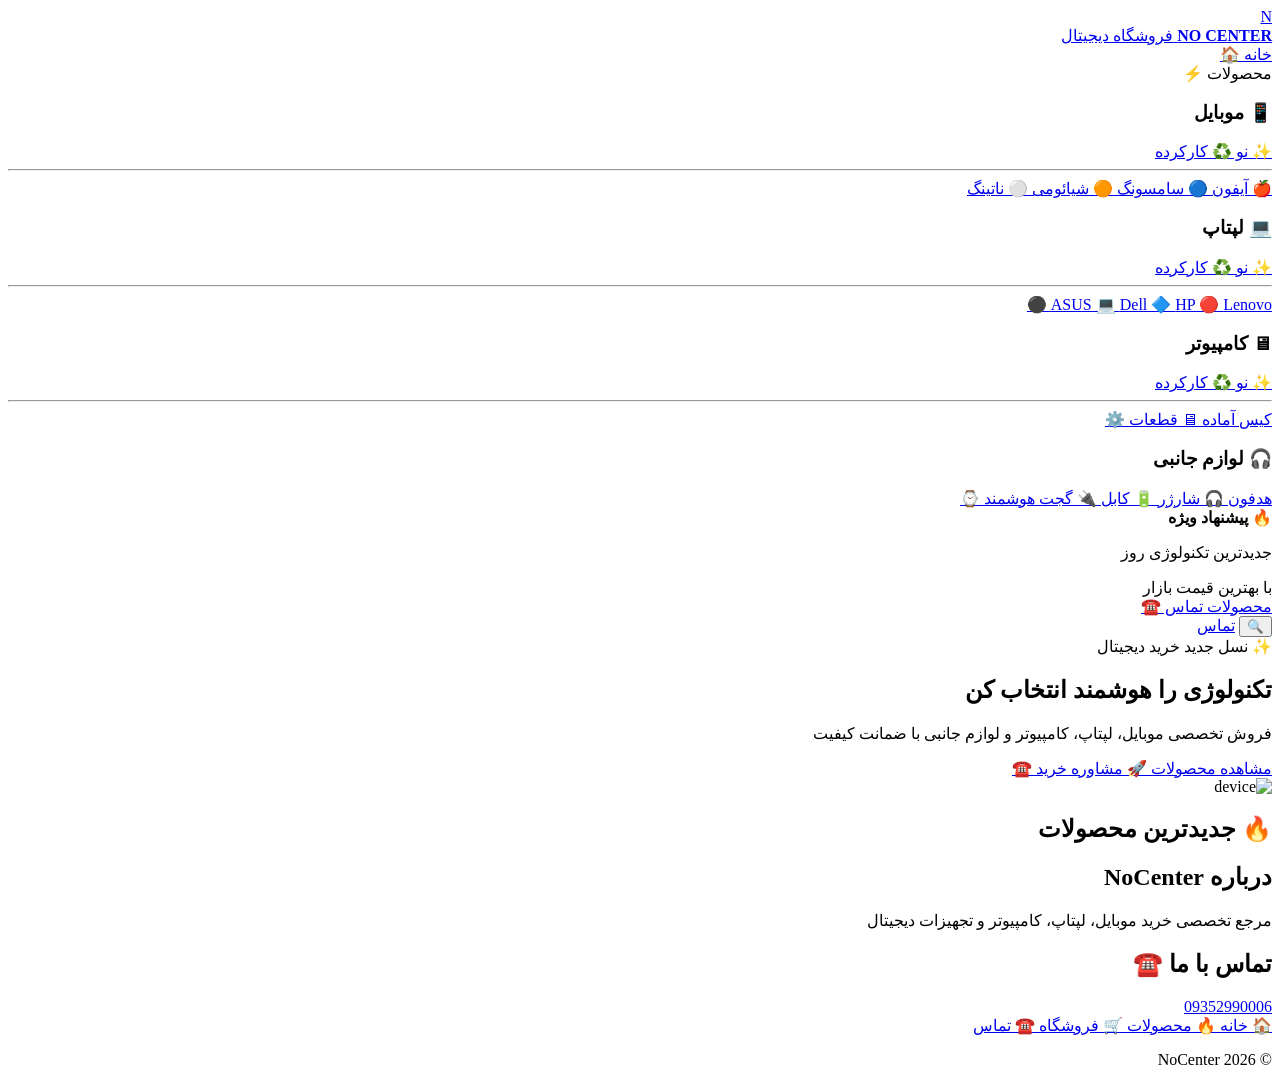
==== commit 83296921: "Update index.html" ====
--- a/index.html
+++ b/index.html
@@ -1,1678 +1,751 @@
 <!DOCTYPE html>
 <html lang="fa" dir="rtl">
+
 <head>
-  <meta charset="UTF-8" />
-  <meta name="viewport" content="width=device-width, initial-scale=1.0, viewport-fit=cover" />
-  <meta name="theme-color" content="#eef5ff" />
-  <meta name="description" content="فروشگاه موبایل با طراحی شیشه‌ای مدرن برای خرید گوشی، لوازم جانبی، سیم‌کارت و اقساط" />
-  <title>فروشگاه موبایل میلاد</title>
-
-  <link rel="stylesheet" href="https://cdn.font-store.ir/behdad.css" />
-
-  <style>
-    :root {
-      --bg: #edf5ff;
-      --bg-2: #f8fbff;
-      --text: #162033;
-      --muted: #6e7890;
-      --primary: #1473e6;
-      --primary-2: #55a4ff;
-      --success: #16a36a;
-      --danger: #ef476f;
-      --glass: rgba(255, 255, 255, 0.54);
-      --glass-strong: rgba(255, 255, 255, 0.72);
-      --border: rgba(255, 255, 255, 0.76);
-      --shadow: 0 20px 60px rgba(41, 83, 140, 0.16);
-      --shadow-soft: 0 12px 35px rgba(41, 83, 140, 0.11);
-      --radius-xl: 34px;
-      --radius-lg: 26px;
-      --radius-md: 20px;
-      --container: 1200px;
-    }
-
-    * {
-      box-sizing: border-box;
-      scroll-behavior: smooth;
-    }
-
-    html {
-      background: var(--bg);
-    }
-
-    body {
-      margin: 0;
-      min-height: 100vh;
-      color: var(--text);
-      font-family: "Behdad", Tahoma, Arial, sans-serif;
-      background:
-        radial-gradient(circle at 10% 8%, rgba(111, 189, 255, 0.46), transparent 28%),
-        radial-gradient(circle at 88% 12%, rgba(190, 141, 255, 0.28), transparent 29%),
-        radial-gradient(circle at 45% 84%, rgba(92, 221, 188, 0.26), transparent 31%),
-        linear-gradient(155deg, #e8f3ff 0%, #f8fbff 48%, #edf8f5 100%);
-      background-attachment: fixed;
-      overflow-x: hidden;
-    }
-
-    body::before,
-    body::after {
-      content: "";
-      position: fixed;
-      z-index: -1;
-      border-radius: 999px;
-      filter: blur(18px);
-      opacity: 0.7;
-      pointer-events: none;
-    }
-
-    body::before {
-      width: 320px;
-      height: 320px;
-      top: 12%;
-      left: -100px;
-      background: linear-gradient(135deg, rgba(49, 145, 255, 0.34), rgba(130, 93, 255, 0.15));
-    }
-
-    body::after {
-      width: 420px;
-      height: 420px;
-      right: -140px;
-      bottom: 2%;
-      background: linear-gradient(135deg, rgba(61, 218, 184, 0.25), rgba(92, 155, 255, 0.18));
-    }
-
-    a {
-      color: inherit;
-      text-decoration: none;
-    }
-    iframe{
-      width: 100%;
-    }
-    img {
-      max-width: 100%;
-      display: block;
-    }
-
-    button,
-    input {
-      font: inherit;
-    }
-
-    .container {
-      width: min(calc(100% - 32px), var(--container));
-      margin-inline: auto;
-    }
-
-    .glass {
-      background: linear-gradient(145deg, rgba(255,255,255,0.72), rgba(255,255,255,0.38));
-      border: 1px solid var(--border);
-      box-shadow: var(--shadow-soft);
-      -webkit-backdrop-filter: blur(24px) saturate(145%);
-      backdrop-filter: blur(24px) saturate(145%);
-    }
-
-    .desktop-header {
-      position: sticky;
-      top: 14px;
-      z-index: 50;
-      width: min(calc(100% - 32px), var(--container));
-      margin: 14px auto 0;
-      border-radius: 24px;
-      padding: 10px 14px;
-    }
-
-    .header-inner {
-      display: flex;
-      align-items: center;
-      justify-content: space-between;
-      gap: 20px;
-    }
-
-    .brand {
-      display: flex;
-      align-items: center;
-      gap: 12px;
-      min-width: max-content;
-    }
-
-    .brand-mark {
-      width: 46px;
-      height: 46px;
-      border-radius: 16px;
-      display: grid;
-      place-items: center;
-      color: white;
-      background:
-        linear-gradient(145deg, rgba(255,255,255,0.28), transparent 55%),
-        linear-gradient(135deg, #0e6fde, #61adff);
-      box-shadow: 0 10px 24px rgba(20, 115, 230, 0.30);
-      font-size: 24px;
-    }
-
-    .brand strong {
-      display: block;
-      font-size: 1.06rem;
-    }
-
-    .brand small {
-      color: var(--muted);
-    }
-
-    .desktop-nav {
-      display: flex;
-      align-items: center;
-      gap: 6px;
-      padding: 5px;
-      border-radius: 18px;
-      background: rgba(255,255,255,0.34);
-      border: 1px solid rgba(255,255,255,0.55);
-    }
-
-    .desktop-nav a {
-      padding: 10px 14px;
-      border-radius: 14px;
-      color: #344058;
-      transition: .25s ease;
-      white-space: nowrap;
-    }
-
-    .desktop-nav a:hover,
-    .desktop-nav a:focus-visible {
-      background: rgba(255,255,255,0.82);
-      color: var(--primary);
-      transform: translateY(-1px);
-    }
-
-    .header-cta,
-    .primary-btn,
-    .secondary-btn {
-      border: 0;
-      cursor: pointer;
-      border-radius: 16px;
-      transition: transform .2s ease, box-shadow .2s ease, background .2s ease;
-    }
-
-    .header-cta,
-    .primary-btn {
-      color: white;
-      background:
-        linear-gradient(145deg, rgba(255,255,255,.18), transparent 50%),
-        linear-gradient(135deg, var(--primary), var(--primary-2));
-      box-shadow: 0 12px 26px rgba(20, 115, 230, .28);
-    }
-
-    .header-cta {
-      padding: 12px 18px;
-      white-space: nowrap;
-    }
-
-    .primary-btn,
-    .secondary-btn {
-      padding: 13px 19px;
-      display: inline-flex;
-      align-items: center;
-      justify-content: center;
-      gap: 8px;
-    }
-
-    .secondary-btn {
-      color: var(--text);
-      background: rgba(255,255,255,.62);
-      border: 1px solid rgba(255,255,255,.85);
-      box-shadow: 0 10px 22px rgba(41,83,140,.10);
-    }
-
-    .header-cta:hover,
-    .primary-btn:hover,
-    .secondary-btn:hover {
-      transform: translateY(-2px);
-    }
-
-    main {
-      padding-bottom: 120px;
-    }
-
-    .hero {
-      padding: 54px 0 20px;
-    }
-
-    .hero-card {
-      position: relative;
-      min-height: 470px;
-      border-radius: var(--radius-xl);
-      overflow: hidden;
-      padding: clamp(28px, 5vw, 68px);
-      display: grid;
-      grid-template-columns: 1.05fr .95fr;
-      align-items: center;
-      gap: 40px;
-    }
-
-    .hero-card::after {
-      content: "";
-      position: absolute;
-      width: 420px;
-      height: 420px;
-      left: -120px;
-      bottom: -185px;
-      border-radius: 50%;
-      background: radial-gradient(circle, rgba(47, 139, 255, .26), transparent 68%);
-    }
-
-    .eyebrow {
-      display: inline-flex;
-      align-items: center;
-      gap: 8px;
-      color: var(--primary);
-      background: rgba(255,255,255,.56);
-      border: 1px solid rgba(255,255,255,.85);
-      padding: 8px 12px;
-      border-radius: 999px;
-      margin-bottom: 16px;
-      font-size: .9rem;
-    }
-
-    .hero h1 {
-      margin: 0;
-      font-size: clamp(2.1rem, 5vw, 4.45rem);
-      line-height: 1.2;
-      letter-spacing: -1px;
-    }
-
-    .gradient-text {
-      background: linear-gradient(135deg, #0e67cb, #7d62ef);
-      -webkit-background-clip: text;
-      background-clip: text;
-      color: transparent;
-    }
-
-    .hero p {
-      color: var(--muted);
-      font-size: clamp(1rem, 1.6vw, 1.16rem);
-      line-height: 2;
-      max-width: 620px;
-      margin: 18px 0 24px;
-    }
-
-    .hero-actions {
-      display: flex;
-      gap: 12px;
-      flex-wrap: wrap;
-    }
-
-    .hero-visual {
-      position: relative;
-      min-height: 330px;
-      display: grid;
-      place-items: center;
-    }
-
-    .phone-stage {
-      position: relative;
-      width: min(100%, 430px);
-      aspect-ratio: 1.12;
-      border-radius: 45px;
-      background:
-        linear-gradient(145deg, rgba(255,255,255,.74), rgba(255,255,255,.26));
-      border: 1px solid rgba(255,255,255,.85);
-      box-shadow: 0 30px 65px rgba(49, 88, 150, .18);
-      -webkit-backdrop-filter: blur(28px);
-      backdrop-filter: blur(28px);
-      display: grid;
-      place-items: center;
-      transform: rotate(-3deg);
-    }
-
-    .phone-mockup {
-      width: 190px;
-      height: 320px;
-      border-radius: 36px;
-      padding: 9px;
-      background: #171a21;
-      box-shadow: 0 28px 55px rgba(24, 30, 44, .30);
-      transform: rotate(7deg);
-    }
-
-    .phone-screen {
-      width: 100%;
-      height: 100%;
-      border-radius: 29px;
-      position: relative;
-      overflow: hidden;
-      background:
-        radial-gradient(circle at 25% 25%, rgba(255,255,255,.7), transparent 20%),
-        linear-gradient(145deg, #9fd7ff, #7868ef 46%, #ff8aa8);
-    }
-
-    .phone-screen::before {
-      content: "";
-      position: absolute;
-      top: 10px;
-      left: 50%;
-      transform: translateX(-50%);
-      width: 64px;
-      height: 20px;
-      border-radius: 999px;
-      background: #11141b;
-    }
-
-    .floating-pill {
-      position: absolute;
-      border-radius: 20px;
-      padding: 12px 14px;
-      background: rgba(255,255,255,.70);
-      border: 1px solid rgba(255,255,255,.90);
-      box-shadow: 0 16px 32px rgba(41,83,140,.15);
-      -webkit-backdrop-filter: blur(18px);
-      backdrop-filter: blur(18px);
-      font-size: .9rem;
-    }
-
-    .floating-pill.one {
-      top: 42px;
-      right: -18px;
-    }
-
-    .floating-pill.two {
-      bottom: 40px;
-      left: -22px;
-    }
-
-    .section {
-      padding: 34px 0 18px;
-      scroll-margin-top: 105px;
-    }
-
-    .section-head {
-      display: flex;
-      align-items: end;
-      justify-content: space-between;
-      gap: 16px;
-      margin-bottom: 18px;
-    }
-
-    .section-kicker {
-      color: var(--primary);
-      font-size: .88rem;
-      margin-bottom: 5px;
-    }
-
-    .section-title {
-      margin: 0;
-      font-size: clamp(1.6rem, 3vw, 2.45rem);
-    }
-
-    .section-subtitle {
-      color: var(--muted);
-      margin: 7px 0 0;
-      line-height: 1.8;
-    }
-
-    .view-all {
-      color: var(--primary);
-      white-space: nowrap;
-    }
-
-    .product-grid {
-      display: grid;
-      grid-template-columns: repeat(4, minmax(0, 1fr));
-      gap: 16px;
-    }
-
-    .product-card {
-      border-radius: var(--radius-lg);
-      padding: 13px;
-      overflow: hidden;
-      transition: transform .28s ease, box-shadow .28s ease;
-    }
-
-    .product-card:hover {
-      transform: translateY(-7px);
-      box-shadow: var(--shadow);
-    }
-
-    .product-image {
-      aspect-ratio: 1 / .86;
-      border-radius: 20px;
-      background:
-        radial-gradient(circle at 25% 20%, rgba(255,255,255,.82), transparent 25%),
-        linear-gradient(145deg, #d8eaff, #cfd3fa 50%, #eed7ff);
-      display: grid;
-      place-items: center;
-      overflow: hidden;
-      position: relative;
-    }
-
-    .product-image img {
-      width: 100%;
-      height: 100%;
-      object-fit: cover;
-    }
-
-    .product-image .placeholder {
-      font-size: 58px;
-      filter: drop-shadow(0 14px 15px rgba(39, 62, 104, .18));
-    }
-
-    .badge {
-      position: absolute;
-      top: 10px;
-      right: 10px;
-      background: rgba(255,255,255,.76);
-      border: 1px solid rgba(255,255,255,.9);
-      border-radius: 999px;
-      padding: 6px 9px;
-      font-size: .76rem;
-      color: var(--primary);
-      -webkit-backdrop-filter: blur(12px);
-      backdrop-filter: blur(12px);
-    }
-
-    .product-body {
-      padding: 13px 4px 5px;
-    }
-
-    .product-title {
-      margin: 0 0 8px;
-      font-size: 1.05rem;
-    }
-
-    .product-details {
-      color: var(--muted);
-      font-size: .86rem;
-      line-height: 1.75;
-      min-height: 48px;
-    }
-
-    .product-footer {
-      display: flex;
-      align-items: center;
-      justify-content: space-between;
-      gap: 8px;
-      margin-top: 13px;
-    }
-
-    .price {
-      color: #17233b;
-      font-weight: bold;
-    }
-
-    .price small {
-      display: block;
-      color: var(--muted);
-      font-weight: normal;
-      font-size: .73rem;
-      margin-top: 2px;
-    }
-
-    .mini-btn {
-      width: 39px;
-      height: 39px;
-      border-radius: 13px;
-      border: 0;
-      color: white;
-      background: linear-gradient(135deg, var(--primary), var(--primary-2));
-      box-shadow: 0 9px 18px rgba(20,115,230,.22);
-      cursor: pointer;
-    }
-
-    .installments {
-      min-height: 250px;
-      display: grid;
-      place-items: center;
-      border-radius: var(--radius-xl);
-      position: relative;
-      overflow: hidden;
-    }
-
-    .installments::before {
-      content: "";
-      position: absolute;
-      inset: 0;
-      background:
-        radial-gradient(circle at 30% 20%, rgba(95, 170, 255, .30), transparent 30%),
-        radial-gradient(circle at 75% 80%, rgba(88, 221, 181, .24), transparent 28%);
-    }
-
-    .installments strong {
-      position: relative;
-      font-size: clamp(2.5rem, 8vw, 6.7rem);
-      color: rgba(23, 93, 168, .15);
-      letter-spacing: 4px;
-    }
-
-    .sim-card {
-      border-radius: var(--radius-xl);
-      padding: 18px;
-      overflow-x: auto;
-    }
-
-    .sim-table {
-      width: 100%;
-      border-collapse: separate;
-      border-spacing: 0 10px;
-      min-width: 620px;
-    }
-
-    .sim-table th {
-      color: var(--muted);
-      font-weight: normal;
-      padding: 8px 16px;
-      text-align: right;
-    }
-
-    .sim-table td {
-      padding: 15px 16px;
-      background: rgba(255,255,255,.55);
-      border-top: 1px solid rgba(255,255,255,.8);
-      border-bottom: 1px solid rgba(255,255,255,.8);
-    }
-
-    .sim-table td:first-child {
-      border-radius: 0 17px 17px 0;
-      border-right: 1px solid rgba(255,255,255,.8);
-    }
-
-    .sim-table td:last-child {
-      border-radius: 17px 0 0 17px;
-      border-left: 1px solid rgba(255,255,255,.8);
-    }
-
-    .number {
-      font-size: 1.08rem;
-      direction: ltr;
-      text-align: right;
-      font-weight: bold;
-      letter-spacing: .5px;
-    }
-
-    .status {
-      display: inline-flex;
-      padding: 6px 10px;
-      border-radius: 999px;
-      font-size: .8rem;
-      background: rgba(22,163,106,.12);
-      color: var(--success);
-    }
-
-    .sold {
-      opacity: .56;
-    }
-
-    .sold .number,
-    .sold .sim-price {
-      text-decoration: line-through;
-      text-decoration-thickness: 2px;
-    }
-
-    .sold .status {
-      color: var(--danger);
-      background: rgba(239,71,111,.12);
-    }
-
-    .contact-grid {
-      display: grid;
-      grid-template-columns: .9fr 1.1fr;
-      gap: 18px;
-    }
-
-    .contact-panel,
-    .map-panel {
-      border-radius: var(--radius-xl);
-      padding: 22px;
-    }
-
-    .contact-list {
-      display: grid;
-      gap: 12px;
-      margin-top: 18px;
-    }
-
-    .contact-item {
-      display: flex;
-      align-items: center;
-      gap: 12px;
-      padding: 13px;
-      border-radius: 18px;
-      background: rgba(255,255,255,.49);
-      border: 1px solid rgba(255,255,255,.75);
-    }
-
-    .contact-icon {
-      flex: 0 0 42px;
-      width: 42px;
-      height: 42px;
-      border-radius: 14px;
-      display: grid;
-      place-items: center;
-      background: rgba(20,115,230,.1);
-      color: var(--primary);
-    }
-
-    .contact-item small {
-      color: var(--muted);
-      display: block;
-      margin-bottom: 3px;
-    }
-
-    .ltr {
-      direction: ltr;
-      display: inline-block;
-    }
-
-    .map-frame {
-      width: 100%;
-      height: 100%;
-      min-height: 350px;
-      border: 0;
-      border-radius: 24px;
-      display: block;
-      filter: saturate(.82) contrast(.94);
-    }
-
-    footer {
-      padding: 24px 0 118px;
-      color: var(--muted);
-      text-align: center;
-    }
-
-    .mobile-nav {
-      display: none;
-    }
-
-    @media (max-width: 980px) {
-      .desktop-header {
-        display: none;
-      }
-
-      .hero {
-        padding-top: 18px;
-      }
-
-      .hero-card {
-        grid-template-columns: 1fr;
-        min-height: auto;
-        padding-top: 34px;
-      }
-
-      .hero-copy {
-        text-align: center;
-      }
-
-      .hero p {
-        margin-inline: auto;
-      }
-
-      .hero-actions {
-        justify-content: center;
-      }
-
-      .hero-visual {
-        min-height: 310px;
-      }
-
-      .product-grid {
-        grid-template-columns: repeat(2, minmax(0, 1fr));
-      }
-
-      .contact-grid {
-        grid-template-columns: 1fr;
-      }
-
-      .mobile-nav {
-        position: fixed;
-        z-index: 100;
-        bottom: max(10px, env(safe-area-inset-bottom));
-        left: 50%;
-        transform: translateX(-50%);
-        width: min(calc(100% - 18px), 620px);
-        display: grid;
-        grid-template-columns: repeat(5, 1fr);
-        gap: 4px;
-        padding: 8px;
-        border-radius: 25px;
-        background: linear-gradient(145deg, rgba(255,255,255,.82), rgba(255,255,255,.54));
-        border: 1px solid rgba(255,255,255,.9);
-        box-shadow: 0 18px 50px rgba(30, 66, 120, .24);
-        -webkit-backdrop-filter: blur(28px) saturate(165%);
-        backdrop-filter: blur(28px) saturate(165%);
-      }
-
-      .mobile-nav a {
-        min-width: 0;
-        color: #5c6780;
-        border-radius: 17px;
-        padding: 8px 2px 7px;
-        text-align: center;
-        font-size: .68rem;
-        line-height: 1.35;
-        transition: .2s ease;
-      }
-
-      .mobile-nav a span {
-        display: grid;
-        place-items: center;
-        font-size: 1.15rem;
-        margin-bottom: 3px;
-      }
-
-      .mobile-nav a:hover,
-      .mobile-nav a:focus-visible,
-      .mobile-nav a.active {
-        color: var(--primary);
-        background: rgba(20,115,230,.09);
-      }
-
-      footer {
-        padding-bottom: 130px;
-      }
-    }
-
-    @media (max-width: 620px) {
-      .container {
-        width: min(calc(100% - 20px), var(--container));
-      }
-
-      .hero-card {
-        border-radius: 28px;
-        padding: 26px 18px;
-        gap: 18px;
-      }
-
-      .hero h1 {
-        font-size: 2.45rem;
-      }
-
-      .hero p {
-        font-size: .94rem;
-      }
-
-      .hero-actions {
-        display: grid;
-        grid-template-columns: 1fr 1fr;
-      }
-
-      .primary-btn,
-      .secondary-btn {
-        padding: 12px 10px;
-      }
-
-      .hero-visual {
-        min-height: 270px;
-      }
-
-      .phone-stage {
-        width: 100%;
-        max-width: 345px;
-        border-radius: 34px;
-      }
-
-      .phone-mockup {
-        width: 145px;
-        height: 245px;
-        border-radius: 29px;
-      }
-
-      .phone-screen {
-        border-radius: 23px;
-      }
-
-      .floating-pill {
-        font-size: .73rem;
-        padding: 9px 10px;
-      }
-
-      .section {
-        padding-top: 26px;
-      }
-
-      .section-head {
-        align-items: flex-start;
-      }
-
-      .section-subtitle {
-        font-size: .9rem;
-      }
-
-      .view-all {
-        display: none;
-      }
-
-      .product-grid {
-        grid-template-columns: 1fr;
-      }
-
-      .product-card {
-        display: grid;
-        grid-template-columns: 118px 1fr;
-        gap: 11px;
-        align-items: center;
-      }
-
-      .product-image {
-        aspect-ratio: 1;
-        height: 118px;
-      }
-
-      .product-image .placeholder {
-        font-size: 42px;
-      }
-
-      .product-body {
-        padding: 2px 0;
-      }
-
-      .product-details {
-        min-height: unset;
-        font-size: .8rem;
-      }
-
-      .product-footer {
-        margin-top: 8px;
-      }
-
-      .installments {
-        min-height: 180px;
-        border-radius: 26px;
-      }
-
-      .sim-card,
-      .contact-panel,
-      .map-panel {
-        border-radius: 26px;
-        padding: 13px;
-      }
-
-      .map-frame {
-        min-height: 300px;
-        border-radius: 20px;
-      }
-
-      .mobile-nav {
-        border-radius: 22px;
-        padding: 7px 5px;
-      }
-
-      .mobile-nav a {
-        font-size: .61rem;
-      }
-    }
-
-    @media (prefers-reduced-motion: reduce) {
-      * {
-        scroll-behavior: auto;
-        transition: none !important;
-      }
-    }
-  </style>
-  <style>
-    /* Installment calculator — scoped to match the site's glass design */
-    #installments .main-container {
-      width: min(100%, var(--container));
-      margin-inline: auto;
-      padding: clamp(18px, 3vw, 30px);
-      border-radius: var(--radius-xl);
-      background: linear-gradient(145deg, rgba(255,255,255,.72), rgba(255,255,255,.38));
-      border: 1px solid var(--border);
-      box-shadow: var(--shadow-soft);
-      -webkit-backdrop-filter: blur(24px) saturate(145%);
-      backdrop-filter: blur(24px) saturate(145%);
-      display: grid;
-      grid-template-columns: minmax(0, .9fr) minmax(0, 1.1fr);
-      gap: 22px;
-      position: relative;
-      overflow: hidden;
-    }
-
-    #installments .main-container::before {
-      content: "";
-      position: absolute;
-      inset: 0;
-      pointer-events: none;
-      background:
-        radial-gradient(circle at 12% 12%, rgba(85,164,255,.18), transparent 30%),
-        radial-gradient(circle at 88% 88%, rgba(92,221,188,.15), transparent 30%);
-    }
-
-    #installments .header,
-    #installments .form-section,
-    #installments .results-section {
-      position: relative;
-      z-index: 1;
-    }
-
-    #installments .header {
-      grid-column: 1 / -1;
-      text-align: right;
-    }
-
-    #installments .header h1 {
-      margin: 0;
-      font-size: clamp(1.6rem, 3vw, 2.45rem);
-      color: var(--text);
-    }
-
-    #installments .header p {
-      color: var(--muted);
-      margin: 7px 0 0;
-      line-height: 1.8;
-    }
-
-    #installments .form-section,
-    #installments .results-section {
-      border-radius: var(--radius-lg);
-      padding: 18px;
-      background: rgba(255,255,255,.42);
-      border: 1px solid rgba(255,255,255,.72);
-    }
-
-    #installments .input-group { margin-bottom: 15px; }
-
-    #installments label {
-      display: block;
-      margin-bottom: 7px;
-      color: var(--text);
-      font-weight: 700;
-      font-size: .9rem;
-    }
-
-    #installments input[type="text"] {
-      width: 100%;
-      padding: 13px 15px;
-      border: 1px solid rgba(255,255,255,.9);
-      border-radius: 16px;
-      background: rgba(255,255,255,.64);
-      box-shadow: inset 0 1px 0 rgba(255,255,255,.75), 0 8px 20px rgba(41,83,140,.08);
-      color: var(--text);
-      direction: ltr;
-      text-align: right;
-      transition: border-color .2s ease, box-shadow .2s ease, background .2s ease;
-    }
-
-    #installments input[type="text"]:focus {
-      outline: none;
-      border-color: rgba(20,115,230,.55);
-      background: rgba(255,255,255,.88);
-      box-shadow: 0 0 0 4px rgba(20,115,230,.10), 0 10px 24px rgba(41,83,140,.10);
-    }
-
-    #installments input::placeholder { color: #929cb0; }
-
-    #installments .month-slider-head {
-      display: flex;
-      align-items: center;
-      justify-content: space-between;
-      gap: 12px;
-      margin-bottom: 10px;
-    }
-
-    #installments .month-slider-head label { margin-bottom: 0; }
-
-    #installments #monthsValue {
-      min-width: 62px;
-      padding: 6px 10px;
-      border-radius: 999px;
-      background: rgba(20,115,230,.10);
-      color: var(--primary);
-      font-size: .84rem;
-      font-weight: 700;
-      text-align: center;
-    }
-
-    #installments input[type="range"] {
-      width: 100%;
-      height: 8px;
-      margin: 5px 0 3px;
-      border-radius: 999px;
-      background: linear-gradient(to left, var(--primary) 0%, var(--primary) 0%, rgba(20,115,230,.14) 0%, rgba(20,115,230,.14) 100%);
-      appearance: none;
-      -webkit-appearance: none;
-      cursor: pointer;
-      direction: rtl;
-    }
-
-    #installments input[type="range"]::-webkit-slider-thumb {
-      width: 24px;
-      height: 24px;
-      border: 4px solid white;
-      border-radius: 50%;
-      background: var(--primary);
-      box-shadow: 0 5px 14px rgba(20,115,230,.30);
-      appearance: none;
-      -webkit-appearance: none;
-    }
-
-    #installments input[type="range"]::-moz-range-thumb {
-      width: 16px;
-      height: 16px;
-      border: 4px solid white;
-      border-radius: 50%;
-      background: var(--primary);
-      box-shadow: 0 5px 14px rgba(20,115,230,.30);
-    }
-
-    #installments .month-slider-limits {
-      display: flex;
-      justify-content: space-between;
-      color: var(--muted);
-      font-size: .72rem;
-    }
-
-    #installments .results {
-      display: none;
-      border-radius: 20px;
-      padding: 5px 14px;
-      background: rgba(255,255,255,.58);
-      border: 1px solid rgba(255,255,255,.82);
-      animation: installmentFade .25s ease;
-    }
-
-    @keyframes installmentFade {
-      from { opacity: 0; transform: translateY(6px); }
-      to { opacity: 1; transform: translateY(0); }
-    }
-
-    #installments .result-item {
-      display: flex;
-      justify-content: space-between;
-      align-items: center;
-      gap: 16px;
-      padding: 12px 2px;
-      border-bottom: 1px solid rgba(110,120,144,.12);
-      font-size: .88rem;
-    }
-
-    #installments .result-item:last-child { border-bottom: 0; }
-    #installments .result-label { color: var(--muted); }
-    #installments .result-value { color: var(--text); font-weight: 700; text-align: left; }
-    #installments .highlight-green { color: var(--success); font-size: 1rem; }
-    #installments .highlight-red { color: var(--danger); font-size: 1rem; }
-    #installments .underline { text-decoration: none; }
-
-    #installments .divider {
-      margin: 3px 0;
-      border-top: 1px dashed rgba(110,120,144,.28);
-    }
-
-    #installments .error-message {
-      display: none;
-      margin-bottom: 12px;
-      padding: 10px 12px;
-      border-radius: 14px;
-      color: var(--danger);
-      background: rgba(239,71,111,.09);
-      font-size: .84rem;
-      font-weight: 600;
-      text-align: center;
-    }
-
-    @media (max-width: 780px) {
-      #installments .main-container { grid-template-columns: 1fr; }
-      #installments .header { text-align: center; }
-    }
-
-    @media (max-width: 620px) {
-      #installments .main-container { padding: 13px; border-radius: 26px; gap: 13px; }
-      #installments .form-section,
-      #installments .results-section { padding: 13px; border-radius: 20px; }
-      #installments .result-item { align-items: flex-start; font-size: .8rem; }
-      #installments .result-value { max-width: 52%; }
-    }
-  </style>
+
+<meta charset="UTF-8">
+
+<meta name="viewport" content="width=device-width, initial-scale=1.0">
+
+<title>NoCenter | فروشگاه دیجیتال</title>
+
+<meta name="description" content="فروش موبایل، لپتاپ، کامپیوتر و لوازم جانبی">
+
+<link rel="stylesheet" href="assets/css/style.css">
+
+<link rel="stylesheet" href="assets/css/mega-menu.css">
+
+<link rel="stylesheet" href="assets/css/mobile.css">
+
+
 </head>
 
+
 <body>
-  <header class="desktop-header glass" aria-label="منوی اصلی">
-    <div class="header-inner">
-      <a class="brand" href="#home">
-        <div class="brand-mark">⌁</div>
-        <div>
-          <strong>فروشگاه موبایل میلاد</strong>
-          <small>انتخاب هوشمند، خرید مطمئن</small>
-        </div>
-      </a>
-
-      <nav class="desktop-nav" aria-label="بخش‌های سایت">
-        <a href="#phones">گوشی</a>
-        <a href="#accessories">لوازم جانبی</a>
-        <a href="#simcards">خط و سیمکارت</a>
-        <a href="#installments">اقساط</a>
-        <a href="#contact">تماس با ما</a>
-      </nav>
-
-      <a class="header-cta" href="tel:09352990006">تماس سریع</a>
-    </div>
-  </header>
-
-  <main>
-    <section class="hero" id="home">
-      <div class="container">
-        <div class="hero-card glass">
-          <div class="hero-copy">
-            <div class="eyebrow">✦ نسل تازه خرید موبایل</div>
-            <h1>
-              پایین ترین قیمت،
-              <span class="gradient-text">نقدی و اقساط</span>
-            </h1>
-            <p>
-              مجموعه‌ای منتخب از جدیدترین گوشی‌ها، لوازم جانبی کاربردی، خطوط خاص
-              و شرایط خرید اقساطی؛ با مشاوره تخصصی و ضمانت اصالت کالا.
-            </p>
-            <div class="hero-actions">
-              <a class="primary-btn" href="#phones">مشاهده گوشی‌ها ←</a>
-              <a class="secondary-btn" href="#contact">مشاوره خرید</a>
-            </div>
-          </div>
-
-          <div class="hero-visual" aria-hidden="true">
-            <div class="phone-stage">
-             <img src="./images/17promax.png" alt="" style="max-height: 450px;"/>
-              <div class="floating-pill one">ضمانت اصالت کالا ✓</div>
-              <div class="floating-pill two">اقساط بلند مدت</div>
-            </div>
-          </div>
-        </div>
-      </div>
-    </section>
-
-    <section class="section" id="phones">
-      <div class="container">
-        <div class="section-head">
-          <div>
-            <div class="section-kicker">محبوب‌ترین انتخاب‌ها</div>
-            <h2 class="section-title">گوشی موبایل</h2>
-            <p class="section-subtitle">مدل‌های جدید با قیمت به‌روز و ضمانت معتبر</p>
-          </div>
-          <a class="view-all" href="#phones">مشاهده همه ←</a>
-        </div>
-
-        <div class="product-grid">
-          <article class="product-card glass">
-            <div class="product-image">
-              <span class="badge">پرفروش</span>
-              <img src="https://placehold.co/600x520/e5efff/356ca8?text=iPhone+15+Pro" alt="تصویر نمونه آیفون ۱۵ پرو" />
-            </div>
-            <div class="product-body">
-              <h3 class="product-title">iPhone 15 Pro</h3>
-              <div class="product-details">حافظه ۲۵۶ گیگابایت، بدنه تیتانیومی، رجیستر شده</div>
-              <div class="product-footer">
-                <div class="price">۸۹,۵۰۰,۰۰۰ تومان<small>نقدی و اقساطی</small></div>
-                <button class="mini-btn" href="#contact" aria-label="افزودن آیفون ۱۵ پرو">+</button>
-              </div>
-            </div>
-          </article>
-
-          <article class="product-card glass">
-            <div class="product-image">
-              <img src="https://placehold.co/600x520/e9f4ff/386d9f?text=Galaxy+S24" alt="تصویر نمونه سامسونگ گلکسی S24" />
-            </div>
-            <div class="product-body">
-              <h3 class="product-title">Samsung Galaxy S24</h3>
-              <div class="product-details">حافظه ۲۵۶ گیگابایت، رم ۸ گیگ، نمایشگر AMOLED</div>
-              <div class="product-footer">
-                <div class="price">۵۸,۹۰۰,۰۰۰ تومان<small>گارانتی ۱۸ ماهه</small></div>
-                <button class="mini-btn" href="#contact" aria-label="افزودن گلکسی S24">+</button>
-              </div>
-            </div>
-          </article>
-
-          <article class="product-card glass">
-            <div class="product-image">
-              <span class="badge">اقتصادی</span>
-              <img src="https://placehold.co/600x520/eff5ff/55739e?text=Redmi+Note+13" alt="تصویر نمونه ردمی نوت ۱۳" />
-            </div>
-            <div class="product-body">
-              <h3 class="product-title">Redmi Note 13</h3>
-              <div class="product-details">حافظه ۲۵۶ گیگابایت، رم ۸ گیگ، دوربین ۱۰۸ مگاپیکسل</div>
-              <div class="product-footer">
-                <div class="price">۱۵,۷۵۰,۰۰۰ تومان<small>ارزش خرید بالا</small></div>
-                <button class="mini-btn" href="#contact" aria-label="افزودن ردمی نوت ۱۳">+</button>
-              </div>
-            </div>
-          </article>
-
-          <article class="product-card glass">
-            <div class="product-image">
-              <img src="https://placehold.co/600x520/e8f3f0/2b806e?text=Nothing+Phone" alt="تصویر نمونه ناتینگ فون" />
-            </div>
-            <div class="product-body">
-              <h3 class="product-title">Nothing Phone (2a)</h3>
-              <div class="product-details">حافظه ۲۵۶ گیگابایت، رم ۱۲ گیگ، طراحی Glyph</div>
-              <div class="product-footer">
-                <div class="price">۲۷,۴۰۰,۰۰۰ تومان<small>طراحی متفاوت</small></div>
-                <button class="mini-btn" href="#contact" aria-label="افزودن ناتینگ فون">+</button>
-              </div>
-            </div>
-          </article>
-        </div>
-      </div>
-    </section>
-
-    <section class="section" id="accessories">
-      <div class="container">
-        <div class="section-head">
-          <div>
-            <div class="section-kicker">تکمیل تجربه دیجیتال</div>
-            <h2 class="section-title">لوازم جانبی</h2>
-            <p class="section-subtitle">محصولات کاربردی و باکیفیت برای موبایل شما</p>
-          </div>
-          <a class="view-all" href="#accessories">مشاهده همه ←</a>
-        </div>
-
-        <div class="product-grid">
-          <article class="product-card glass">
-            <div class="product-image">
-              <span class="badge">اورجینال</span>
-              <img src="https://placehold.co/600x520/f0f4ff/5d6ca4?text=AirPods+Pro" alt="تصویر نمونه ایرپاد پرو" />
-            </div>
-            <div class="product-body">
-              <h3 class="product-title">AirPods Pro 2</h3>
-              <div class="product-details">حذف نویز فعال، صدای فضایی، درگاه USB‑C</div>
-              <div class="product-footer">
-                <div class="price">۱۴,۹۰۰,۰۰۰ تومان<small>ضمانت اصالت</small></div>
-                <button class="mini-btn" href="#contact" aria-label="افزودن ایرپاد پرو">+</button>
-              </div>
-            </div>
-          </article>
-
-          <article class="product-card glass">
-            <div class="product-image">
-              <img src="https://placehold.co/600x520/edf5ff/476b95?text=Fast+Charger" alt="تصویر نمونه شارژر سریع" />
-            </div>
-            <div class="product-body">
-              <h3 class="product-title">شارژر سریع ۲۵ وات</h3>
-              <div class="product-details">خروجی USB‑C، فناوری PD، مناسب گوشی‌های سامسونگ</div>
-              <div class="product-footer">
-                <div class="price">۱,۴۵۰,۰۰۰ تومان<small>کابل جداگانه</small></div>
-                <button class="mini-btn" href="#contact" aria-label="افزودن شارژر سریع">+</button>
-              </div>
-            </div>
-          </article>
-
-          <article class="product-card glass">
-            <div class="product-image">
-              <span class="badge">جدید</span>
-              <img src="https://placehold.co/600x520/edf8f5/367d69?text=Power+Bank" alt="تصویر نمونه پاوربانک" />
-            </div>
-            <div class="product-body">
-              <h3 class="product-title">پاوربانک ۲۰۰۰۰</h3>
-              <div class="product-details">دو خروجی سریع، نمایشگر دیجیتال، بدنه مقاوم</div>
-              <div class="product-footer">
-                <div class="price">۲,۳۹۰,۰۰۰ تومان<small>ظرفیت واقعی</small></div>
-                <button class="mini-btn" href="#contact" aria-label="افزودن پاوربانک">+</button>
-              </div>
-            </div>
-          </article>
-
-          <article class="product-card glass">
-            <div class="product-image">
-              <img src="https://placehold.co/600x520/f6efff/765b9e?text=Phone+Case" alt="تصویر نمونه قاب موبایل" />
-            </div>
-            <div class="product-body">
-              <h3 class="product-title">قاب مگ‌سیف شفاف</h3>
-              <div class="product-details">ضد زردی، لبه برجسته، آهنربای قدرتمند</div>
-              <div class="product-footer">
-                <div class="price">۸۹۰,۰۰۰ تومان<small>مناسب آیفون</small></div>
-                <button class="mini-btn" href="#contact" aria-label="افزودن قاب مگ‌سیف">+</button>
-              </div>
-            </div>
-          </article>
-        </div>
-      </div>
-    </section>
-
-    <section class="section" id="installments">
-      <div class="container">
-        
-
-        <div class="main-container">
-          <div class="header">
-            <h1>محاسبه اقساط با نرخ ثابت</h1>
-             <p>شما میتوانید با وارد کردن مبلغ مورد نظرتان تعداد اقساط و سود را مشاهده کنید.</p>
-          </div>
-
-          <div class="form-section">
-            <form id="calcForm" onsubmit="return false;">
-              <div class="input-group">
-                <label for="totalPrice">💰 مبلغ کل کالا (تومان)</label>
-                <input type="text" id="totalPrice" class="numeric-input" inputmode="numeric" placeholder="مثال: ۱۰,۰۰۰,۰۰۰" autocomplete="off">
-              </div>
-
-              <div class="input-group">
-                <label for="downPayment">💵 پیش پرداخت (تومان)</label>
-                <input type="text" id="downPayment" class="numeric-input" inputmode="numeric" placeholder="مبلغ پیش پرداخت" value="۰" autocomplete="off">
-              </div>
-
-              <div class="input-group month-slider-group">
-                <div class="month-slider-head">
-                  <label for="months">📅 تعداد ماه (مدت اقساط)</label>
-                  <output id="monthsValue" for="months">۱ ماه</output>
-                </div>
-                <input type="range" id="months" min="1" max="12" step="1" value="1" aria-label="تعداد ماه اقساط از ۱ تا ۱۲">
-                <div class="month-slider-limits" aria-hidden="true"><span>۱ ماه</span><span>۱۲ ماه</span></div>
-              </div>
-            </form>
-          </div>
-
-          <div class="results-section">
-            <div id="errorBox" class="error-message"></div>
-            <div class="results" id="resultsBox">
-              <div class="result-item"><span class="result-label">مبلغ کل کالا</span><span class="result-value" id="resTotalPrice">۰</span></div>
-              <div class="result-item"><span class="result-label">مبلغ پرداختی (پیش)</span><span class="result-value" id="resDownPayment">۰</span></div>
-              <div class="result-item"><span class="result-label">مبلغ باقی‌مانده</span><span class="result-value" id="resBaghi">۰</span></div>
-              <div class="result-item"><span class="result-label">تعداد ماه</span><span class="result-value" id="resMonths">۰</span></div>
-              <div class="divider"></div>
-              <div class="result-item"><span class="result-label">💚 قسط هر ماه</span><span class="result-value highlight-green" id="resInstallment">۰</span></div>
-              <div class="result-item"><span class="result-label">مجموع اقساط</span><span class="result-value" id="resTotalInstallments">۰</span></div>
-              <div class="result-item"><span class="result-label">مبلغ کل بعد از اقساط</span><span class="result-value" id="resTotalAfter">۰</span></div>
-              <div class="result-item"><span class="result-label">❤️ سود</span><span class="result-value highlight-red" id="resProfit">۰</span></div>
-            </div>
-          </div>
-        </div>
-      </div>
-
-      <script>
-  function formatNumberWithCommas(num) {
-    if (num === '' || num === undefined || num === null) return '';
-    const digits = String(num).replace(/,/g, '').replace(/[^\d]/g, '');
-    if (digits === '') return '';
-    return Number(digits).toLocaleString('en-US', { maximumFractionDigits: 0 });
-  }
-
-  function parseNumericValue(str) {
-    if (!str) return NaN;
-    const cleaned = str.replace(/,/g, '').trim();
-    return cleaned === '' ? NaN : parseInt(cleaned, 10);
-  }
-
-  /* FIXED: Removed the ×1000 */
-  function displayMoney(num) {
-    return Number(num).toLocaleString('en-US', {
-      maximumFractionDigits: 0
-    });
-  }
-
-  const totalPriceInput = document.getElementById('totalPrice');
-  const downPaymentInput = document.getElementById('downPayment');
-  const monthsInput = document.getElementById('months');
-  const monthsValue = document.getElementById('monthsValue');
-  const errorBox = document.getElementById('errorBox');
-  const resultsBox = document.getElementById('resultsBox');
-
-  function formatInput(input) {
-    const formatted = formatNumberWithCommas(input.value);
-    if (formatted !== input.value) {
-      input.value = formatted;
-      input.setSelectionRange(formatted.length, formatted.length);
-    }
-  }
-
-  function getCurrentValues() {
-    return {
-      totalPrice: parseNumericValue(totalPriceInput.value),
-      downPayment: parseNumericValue(downPaymentInput.value) || 0,
-      months: parseNumericValue(monthsInput.value)
-    };
-  }
-
-  function updateMonthSlider() {
-    const months = Number(monthsInput.value);
-    monthsValue.textContent = months + ' ماه';
-    const progress = ((months - 1) / 11) * 100;
-    monthsInput.style.background = `linear-gradient(to left, var(--primary) 0%, var(--primary) ${progress}%, rgba(20,115,230,.14) ${progress}%, rgba(20,115,230,.14) 100%)`;
-  }
-
-  function roundInstallment(value) {
-    const floor = Math.floor(value);
-    const remainder = floor % 10;
-    if (remainder < 5 && floor / 10 !== 0) return Math.floor(floor / 10) * 10;
-    if (remainder > 5) return Math.floor(floor / 10) * 10 + 10;
-    return floor;
-  }
-
-  function showError(message) {
-    errorBox.textContent = message;
-    errorBox.style.display = 'block';
-    resultsBox.style.display = 'none';
-  }
-
-  function calculateRealtime() {
-    const { totalPrice, downPayment, months } = getCurrentValues();
-    errorBox.style.display = 'none';
-    resultsBox.style.display = 'none';
-
-    if (isNaN(totalPrice) || totalPrice <= 0 || isNaN(months) || months <= 0) return;
-    if (downPayment < 0) return showError('❌ مقادیر نمی‌توانند منفی باشند.');
-    if (downPayment > totalPrice) return showError('❌ مبلغ پیش پرداخت نباید بیشتر از مبلغ کل کالا باشد.');
-
-    const remaining = totalPrice - downPayment;
-    const fixedTenPercent = Math.floor(remaining * 0.10);
-    const baseWithTenPercent = remaining + fixedTenPercent;
-    const interest = baseWithTenPercent * 0.05 * months;
-    const beforeTamin = baseWithTenPercent + interest;
-    const withTamin = beforeTamin * 1.07;
-
-    const installment = roundInstallment(withTamin / months);
-    const totalInstallments = installment * months;
-    const totalAfter = totalInstallments + downPayment;
-    const profit = totalInstallments - remaining;
-
-    document.getElementById('resTotalPrice').textContent =
-      displayMoney(totalPrice) + ' تومان';
-
-    document.getElementById('resDownPayment').textContent =
-      displayMoney(downPayment) + ' تومان';
-
-    document.getElementById('resBaghi').textContent =
-      displayMoney(remaining) + ' تومان';
-
-    document.getElementById('resMonths').textContent =
-      months + ' ماه';
-
-    document.getElementById('resInstallment').textContent =
-      displayMoney(installment) + ' تومان';
-
-    document.getElementById('resTotalInstallments').textContent =
-      displayMoney(totalInstallments) + ' تومان';
-
-    document.getElementById('resTotalAfter').textContent =
-      displayMoney(totalAfter) + ' تومان';
-
-    document.getElementById('resProfit').textContent =
-      displayMoney(profit) + ' تومان';
-
-    resultsBox.style.display = 'block';
-  }
-
-  monthsInput.addEventListener('input', () => {
-    updateMonthSlider();
-    calculateRealtime();
-  });
-
-  updateMonthSlider();
-
-  const numericInputs = document.querySelectorAll('#installments .numeric-input');
-
-  numericInputs.forEach((input, index) => {
-    input.addEventListener('input', () => {
-      formatInput(input);
-      calculateRealtime();
-    });
-
-    input.addEventListener('blur', () => {
-      formatInput(input);
-      calculateRealtime();
-    });
-
-    input.addEventListener('keydown', event => {
-      if (event.key !== 'Enter') return;
-
-      event.preventDefault();
-      const next = numericInputs[(index + 1) % numericInputs.length];
-      next.focus();
-      next.select();
-    });
-
-    if (input.value) formatInput(input);
-  });
-</script>
-    </section>
-
-    <section class="section" id="simcards">
-      <div class="container">
-        <div class="section-head">
-          <div>
-            <div class="section-kicker">شماره‌های منتخب</div>
-            <h2 class="section-title">خط و سیمکارت</h2>
-            <p class="section-subtitle">شماره‌های دائمی و اعتباری با قیمت‌های مختلف</p>
-          </div>
-        </div>
-
-        <div class="sim-card glass">
-          <table class="sim-table">
-            <thead>
-              <tr>
-                <th>شماره موبایل</th>
-                <th>اپراتور</th>
-                <th>قیمت</th>
-                <th>وضعیت</th>
-              </tr>
-            </thead>
-            <tbody>
-              <tr>
-                <td class="number">0912 123 4567</td>
-                <td>همراه اول دائمی</td>
-                <td class="sim-price">۲۸,۵۰۰,۰۰۰ تومان</td>
-                <td><span class="status">موجود</span></td>
-              </tr>
-              <tr class="sold">
-                <td class="number">0912 555 2020</td>
-                <td>همراه اول دائمی</td>
-                <td class="sim-price">۴۲,۰۰۰,۰۰۰ تومان</td>
-                <td><span class="status">فروخته شد</span></td>
-              </tr>
-              <tr>
-                <td class="number">0935 707 7070</td>
-                <td>ایرانسل دائمی</td>
-                <td class="sim-price">۱۲,۸۰۰,۰۰۰ تومان</td>
-                <td><span class="status">موجود</span></td>
-              </tr>
-              <tr class="sold">
-                <td class="number">0990 111 8899</td>
-                <td>همراه اول اعتباری</td>
-                <td class="sim-price">۳,۹۰۰,۰۰۰ تومان</td>
-                <td><span class="status">فروخته شد</span></td>
-              </tr>
-              <tr>
-                <td class="number">0921 222 3344</td>
-                <td>رایتل دائمی</td>
-                <td class="sim-price">۵,۴۰۰,۰۰۰ تومان</td>
-                <td><span class="status">موجود</span></td>
-              </tr>
-            </tbody>
-          </table>
-        </div>
-      </div>
-    </section>
-
-    <section class="section" id="contact">
-      <div class="container">
-        <div class="section-head">
-          <div>
-            <div class="section-kicker">همیشه در دسترس شما</div>
-            <h2 class="section-title">تماس با ما</h2>
-            <p class="section-subtitle">برای مشاوره، استعلام قیمت و پیگیری سفارش با ما تماس بگیرید</p>
-          </div>
-        </div>
-
-        <div class="contact-grid">
-          <div class="contact-panel glass">
-            <h3>اطلاعات فروشگاه</h3>
-            <div class="contact-list">
-              <a class="contact-item" href="tel:06642503031">
-                <span class="contact-icon">☎</span>
-                <span><small>تلفن فروشگاه</small><b class="ltr">066 4250 3031</b></span>
-              </a>
-
-              <a class="contact-item" href="tel:09352990006">
-                <span class="contact-icon">◉</span>
-                <span><small>مشاوره و واتساپ</small><b class="ltr">0935 299 0006</b></span>
-              </a>
-
-              <a class="contact-item" href="tel:09356631000">
-                <span class="contact-icon">✆</span>
-                <span><small>پشتیبانی سفارش‌ها</small><b class="ltr">0935 663 1000</b></span>
-              </a>
-
-              <div class="contact-item">
-                <span class="contact-icon">⌖</span>
-                <span>
-                  <small>آدرس</small>
-
-                  <b>
-                   لرستان، بروجرد، خیابان تختی، پاساژ نیلوفر، پ3، موبایل میلاد
-                  </b>
-                </span>
-              </div>
-            </div>
-          </div>
-
-          <div class="map-panel glass">
-            <iframe src="https://balad.ir/embed?p=5E7a9HrkJnJMN4" title="مشاهده «پاساژ نیلوفر» روی نقشه بلد" width="600" height="450" frameborder="0" style="border:0;" allowfullscreen="" aria-hidden="false" tabindex="0"></iframe>
-          </div>
-        </div>
-      </div>
-    </section>
-  </main>
-
-  <nav class="mobile-nav" aria-label="منوی موبایل">
-    <a href="#accessories">
-      <span>⌁</span>
-      لوازم جانبی
-    </a>
-    <a href="#phones">
-      <span>▯</span>
-      گوشی
-    </a>
-    <a href="#simcards">
-      <span>▤</span>
-      خط و سیمکارت
-    </a>
-    <a href="#installments">
-      <span>◫</span>
-      اقساط
-    </a>
-    <a href="#contact">
-      <span>☎</span>
-      تماس با ما
-    </a>
-  </nav>
-
-  <footer>
-    <div class="container">
-      © ۱۴۰۵ فروشگاه موبایل میلاد — تمامی حقوق محفوظ است.
-    </div>
-  </footer>
-
-  <script>
-    const navLinks = [...document.querySelectorAll('.mobile-nav a')];
-    const sectionIds = navLinks.map(link => link.getAttribute('href')).filter(Boolean);
-
-    const observer = new IntersectionObserver((entries) => {
-      entries.forEach(entry => {
-        if (!entry.isIntersecting) return;
-        navLinks.forEach(link => {
-          link.classList.toggle('active', link.getAttribute('href') === '#' + entry.target.id);
-        });
-      });
-    }, {
-      rootMargin: '-35% 0px -55% 0px',
-      threshold: 0
-    });
-
-    sectionIds.forEach(id => {
-      const section = document.querySelector(id);
-      if (section) observer.observe(section);
-    });
-  </script>
+
+
+<div class="background"></div>
+
+
+
+<!-- ================= HEADER ================= -->
+
+
+<header class="header glass">
+
+
+<div class="header-container">
+
+
+
+<!-- LOGO -->
+
+<a href="index.html" class="logo">
+
+
+<div class="logo-icon">
+
+N
+
+</div>
+
+
+<div>
+
+<strong>
+
+NO CENTER
+
+</strong>
+
+
+<span>
+
+فروشگاه دیجیتال
+
+</span>
+
+
+</div>
+
+
+</a>
+
+
+
+
+
+<!-- MENU -->
+
+
+<nav class="menu">
+
+
+<a href="index.html">
+
+خانه 🏠
+
+</a>
+
+
+
+
+
+<!-- PRODUCTS MEGA MENU -->
+
+
+<div class="mega-wrapper">
+
+
+<a class="mega-btn">
+
+محصولات ⚡
+
+</a>
+
+
+
+<div class="mega-menu">
+
+
+
+
+
+<!-- MOBILE -->
+
+
+<div class="mega-column">
+
+
+<h3>
+
+📱 موبایل
+
+</h3>
+
+
+<a href="products.html?cat=mobile&status=new">
+
+✨ نو
+
+</a>
+
+
+<a href="products.html?cat=mobile&status=used">
+
+♻️ کارکرده
+
+</a>
+
+
+<hr>
+
+
+<a href="products.html?brand=apple">
+
+🍎 آیفون
+
+</a>
+
+
+<a href="products.html?brand=samsung">
+
+🔵 سامسونگ
+
+</a>
+
+
+<a href="products.html?brand=xiaomi">
+
+🟠 شیائومی
+
+</a>
+
+
+<a href="products.html?brand=nothing">
+
+⚪ ناتینگ
+
+</a>
+
+
+</div>
+
+
+
+
+
+
+
+
+<!-- LAPTOP -->
+
+
+<div class="mega-column">
+
+
+<h3>
+
+💻 لپتاپ
+
+</h3>
+
+
+<a href="products.html?cat=laptop&status=new">
+
+✨ نو
+
+</a>
+
+
+<a href="products.html?cat=laptop&status=used">
+
+♻️ کارکرده
+
+</a>
+
+
+<hr>
+
+
+<a href="#">
+
+ASUS 💻
+
+</a>
+
+
+<a href="#">
+
+Dell 🔷
+
+</a>
+
+
+<a href="#">
+
+HP 🔴
+
+</a>
+
+
+<a href="#">
+
+Lenovo ⚫
+
+</a>
+
+
+</div>
+
+
+
+
+
+
+
+
+
+
+<!-- COMPUTER -->
+
+
+<div class="mega-column">
+
+
+<h3>
+
+🖥 کامپیوتر
+
+</h3>
+
+
+
+<a href="#">
+
+✨ نو
+
+</a>
+
+
+
+<a href="#">
+
+♻️ کارکرده
+
+</a>
+
+
+
+<hr>
+
+
+
+<a href="#">
+
+کیس آماده 🖥
+
+</a>
+
+
+<a href="#">
+
+قطعات ⚙️
+
+</a>
+
+
+
+</div>
+
+
+
+
+
+
+
+
+
+
+<!-- ACCESSORIES -->
+
+
+<div class="mega-column">
+
+
+<h3>
+
+🎧 لوازم جانبی
+
+</h3>
+
+
+<a href="#">
+
+هدفون 🎧
+
+</a>
+
+
+<a href="#">
+
+شارژر 🔋
+
+</a>
+
+
+<a href="#">
+
+کابل 🔌
+
+</a>
+
+
+<a href="#">
+
+گجت هوشمند ⌚
+
+</a>
+
+
+</div>
+
+
+
+
+
+
+<!-- BANNER -->
+
+
+<div class="mega-banner">
+
+
+<strong>
+
+🔥 پیشنهاد ویژه
+
+</strong>
+
+
+<p>
+
+جدیدترین تکنولوژی روز
+
+</p>
+
+
+<span>
+
+با بهترین قیمت بازار
+
+</span>
+
+
+
+</div>
+
+
+
+
+
+</div>
+
+
+</div>
+
+
+
+
+
+
+<a href="#products">
+
+محصولات
+
+</a>
+
+
+<a href="#contact">
+
+تماس ☎️
+
+</a>
+
+
+</nav>
+
+
+
+
+
+
+
+<!-- ACTION -->
+
+
+<div class="header-actions">
+
+
+<button>
+
+🔍
+
+</button>
+
+
+<a href="tel:09352990006">
+
+تماس
+
+</a>
+
+
+
+</div>
+
+
+
+</div>
+
+
+</header>
+
+
+
+
+
+
+<!-- ================= MAIN ================= -->
+
+
+<main>
+
+
+
+
+
+<!-- HERO -->
+
+
+<section class="hero">
+
+
+<div class="hero-content glass">
+
+
+<span class="badge">
+
+✨ نسل جدید خرید دیجیتال
+
+</span>
+
+
+<h1>
+
+
+تکنولوژی را
+
+<span>
+
+هوشمند انتخاب کن
+
+</span>
+
+
+</h1>
+
+
+<p>
+
+
+فروش تخصصی موبایل، لپتاپ، کامپیوتر و لوازم جانبی با ضمانت کیفیت
+
+
+</p>
+
+
+
+<div class="hero-buttons">
+
+
+<a href="#products" class="primary">
+
+مشاهده محصولات 🚀
+
+</a>
+
+
+<a href="tel:09352990006" class="secondary">
+
+مشاوره خرید ☎️
+
+</a>
+
+
+</div>
+
+
+
+</div>
+
+
+
+
+
+
+<div class="hero-image glass">
+
+
+<img src="assets/images/device.png" alt="device">
+
+
+</div>
+
+
+
+
+</section>
+
+
+
+
+
+
+
+
+
+<!-- PRODUCTS -->
+
+
+<section id="products" class="products">
+
+
+<h2>
+
+🔥 جدیدترین محصولات
+
+</h2>
+
+
+
+<div id="products-container" class="product-grid">
+
+
+
+<!-- محصولات از JS میاد -->
+
+
+</div>
+
+
+</section>
+
+
+
+
+
+
+
+<!-- ABOUT -->
+
+
+<section class="about glass">
+
+
+<h2>
+
+درباره NoCenter
+
+</h2>
+
+
+<p>
+
+مرجع تخصصی خرید موبایل، لپتاپ، کامپیوتر و تجهیزات دیجیتال
+
+</p>
+
+
+</section>
+
+
+
+
+
+
+
+<!-- CONTACT -->
+
+
+<section id="contact" class="contact glass">
+
+
+<h2>
+
+تماس با ما ☎️
+
+</h2>
+
+
+<a href="tel:09352990006">
+
+09352990006
+
+</a>
+
+
+</section>
+
+
+
+
+</main>
+
+
+
+
+
+
+
+
+
+<!-- MOBILE BOTTOM MENU -->
+
+
+<nav class="mobile-bottom glass">
+
+
+<a href="index.html">
+
+🏠
+
+<span>
+
+خانه
+
+</span>
+
+</a>
+
+
+
+<a href="#products">
+
+🔥
+
+<span>
+
+محصولات
+
+</span>
+
+</a>
+
+
+
+<a href="products.html">
+
+🛒
+
+<span>
+
+فروشگاه
+
+</span>
+
+</a>
+
+
+
+<a href="#contact">
+
+☎️
+
+<span>
+
+تماس
+
+</span>
+
+</a>
+
+
+
+</nav>
+
+
+
+
+
+
+
+<footer>
+
+
+<p>
+
+© 2026 NoCenter
+
+</p>
+
+
+</footer>
+
+
+
+
+
+
+
+<script src="assets/js/app.js"></script>
+
+
+<script src="assets/js/products.js"></script>
+
+
+
 </body>
+
+
 </html>
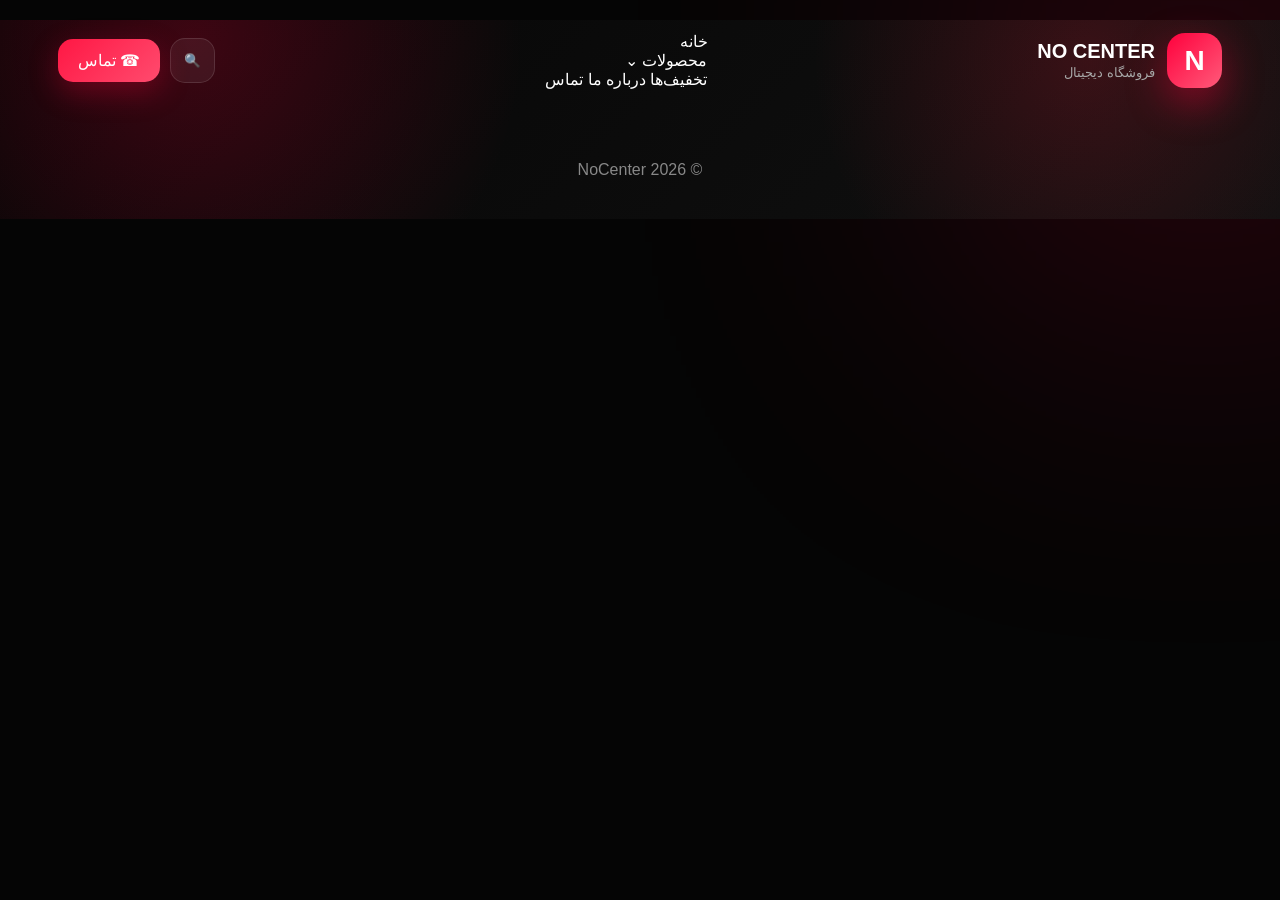
==== commit a463184a: "Update index.html" ====
--- a/index.html
+++ b/index.html
@@ -15,8 +15,7 @@
 
 <link rel="stylesheet" href="assets/css/mega-menu.css">
 
-<link rel="stylesheet" href="assets/css/mobile.css">
-
+<link rel="stylesheet" href="assets/css/responsive.css">
 
 </head>
 
@@ -31,7 +30,7 @@
 <!-- ================= HEADER ================= -->
 
 
-<header class="header glass">
+<header class="header">
 
 
 <div class="header-container">
@@ -50,701 +49,442 @@
 </div>
 
 
+<div class="logo-text">
+
+<strong>
+NO CENTER
+</strong>
+
+
+<span>
+فروشگاه دیجیتال
+</span>
+
+
+</div>
+
+
+</a>
+
+
+
+
+
+
+<!-- NAV -->
+
+
+<nav class="nav">
+
+
+<a href="index.html">
+
+خانه
+
+</a>
+
+
+
+
+
+<!-- MEGA MENU -->
+
+
+<div class="mega-box">
+
+
+<a class="mega-title" href="#">
+
+محصولات
+
+<span>
+⌄
+</span>
+
+</a>
+
+
+
+
+<div class="mega-menu">
+
+
+
+<!-- موبایل -->
+
+<div class="mega-column">
+
+
+<h3>
+📱 موبایل
+</h3>
+
+
+<a href="category.html?cat=mobile&sub=new">
+
+✨ نو
+
+</a>
+
+
+<a href="category.html?cat=mobile&sub=used">
+
+♻️ کارکرده
+
+</a>
+
+
+
+<h4>
+برندها
+</h4>
+
+
+<a href="category.html?brand=apple">
+
+🍎 Apple
+
+</a>
+
+
+<a href="category.html?brand=samsung">
+
+🔵 Samsung
+
+</a>
+
+
+<a href="category.html?brand=xiaomi">
+
+🟠 Xiaomi
+
+</a>
+
+
+<a href="category.html?brand=nothing">
+
+⚪ Nothing
+
+</a>
+
+
+
+</div>
+
+
+
+
+
+
+
+<!-- لپتاپ -->
+
+
+<div class="mega-column">
+
+
+<h3>
+💻 لپتاپ
+</h3>
+
+
+<a href="category.html?cat=laptop&sub=new">
+
+✨ نو
+
+</a>
+
+
+<a href="category.html?cat=laptop&sub=used">
+
+♻️ کارکرده
+
+</a>
+
+
+
+<h4>
+برندها
+</h4>
+
+
+<a href="#">
+
+💻 Dell
+
+</a>
+
+
+<a href="#">
+
+⚡ Asus
+
+</a>
+
+
+<a href="#">
+
+🟥 HP
+
+</a>
+
+
+<a href="#">
+
+🟦 Lenovo
+
+</a>
+
+
+
+</div>
+
+
+
+
+
+
+
+<!-- کامپیوتر -->
+
+
+<div class="mega-column">
+
+
+<h3>
+🖥 کامپیوتر
+</h3>
+
+
+<a href="#">
+
+✨ نو
+
+</a>
+
+
+<a href="#">
+
+♻️ کارکرده
+
+</a>
+
+
+
+<a href="#">
+
+🖥 سیستم آماده
+
+</a>
+
+
+<a href="#">
+
+⚙️ قطعات
+
+</a>
+
+
+
+</div>
+
+
+
+
+
+
+
+<!-- لوازم جانبی -->
+
+
+<div class="mega-column">
+
+
+<h3>
+🎧 لوازم جانبی
+</h3>
+
+
+<a href="#">
+
+🎧 هدفون
+
+</a>
+
+
+<a href="#">
+
+🔌 شارژر
+
+</a>
+
+
+<a href="#">
+
+🔋 پاوربانک
+
+</a>
+
+
+<a href="#">
+
+⌨️ تجهیزات
+
+</a>
+
+
+
+</div>
+
+
+
+
+
+
+
+
+<!-- بنر -->
+
+<div class="mega-banner">
+
+
+<span>
+
+🔥 پیشنهاد ویژه
+
+</span>
+
+
+<strong>
+
+جدیدترین تکنولوژی
+
+</strong>
+
+
+<p>
+
+بهترین قیمت بازار
+
+</p>
+
+
+</div>
+
+
+
+
+
+</div>
+
+
+</div>
+
+
+
+
+
+<a href="#">
+
+تخفیف‌ها
+
+</a>
+
+
+<a href="#">
+
+درباره ما
+
+</a>
+
+
+<a href="#">
+
+تماس
+
+</a>
+
+
+
+</nav>
+
+
+
+
+
+
+
+
+<!-- ACTION -->
+
+
+<div class="header-actions">
+
+
+<button class="search">
+
+🔍
+
+</button>
+
+
+
+<a href="tel:09352990006" class="call">
+
+☎ تماس
+
+</a>
+
+
+
+</div>
+
+
+
+</div>
+
+
+</header>
+
+
+
+
+
+<!-- ================= MAIN ================= -->
+
+
+<main>
+
+
+
+<!-- بخش های بعدی اینجا اضافه میشن -->
+
+
+
+</main>
+
+
+
+
+
+
+<footer>
+
+
 <div>
 
-<strong>
-
-NO CENTER
-
-</strong>
-
-
-<span>
-
-فروشگاه دیجیتال
-
-</span>
-
-
-</div>
-
-
-</a>
-
-
-
-
-
-<!-- MENU -->
-
-
-<nav class="menu">
-
-
-<a href="index.html">
-
-خانه 🏠
-
-</a>
-
-
-
-
-
-<!-- PRODUCTS MEGA MENU -->
-
-
-<div class="mega-wrapper">
-
-
-<a class="mega-btn">
-
-محصولات ⚡
-
-</a>
-
-
-
-<div class="mega-menu">
-
-
-
-
-
-<!-- MOBILE -->
-
-
-<div class="mega-column">
-
-
-<h3>
-
-📱 موبایل
-
-</h3>
-
-
-<a href="products.html?cat=mobile&status=new">
-
-✨ نو
-
-</a>
-
-
-<a href="products.html?cat=mobile&status=used">
-
-♻️ کارکرده
-
-</a>
-
-
-<hr>
-
-
-<a href="products.html?brand=apple">
-
-🍎 آیفون
-
-</a>
-
-
-<a href="products.html?brand=samsung">
-
-🔵 سامسونگ
-
-</a>
-
-
-<a href="products.html?brand=xiaomi">
-
-🟠 شیائومی
-
-</a>
-
-
-<a href="products.html?brand=nothing">
-
-⚪ ناتینگ
-
-</a>
-
-
-</div>
-
-
-
-
-
-
-
-
-<!-- LAPTOP -->
-
-
-<div class="mega-column">
-
-
-<h3>
-
-💻 لپتاپ
-
-</h3>
-
-
-<a href="products.html?cat=laptop&status=new">
-
-✨ نو
-
-</a>
-
-
-<a href="products.html?cat=laptop&status=used">
-
-♻️ کارکرده
-
-</a>
-
-
-<hr>
-
-
-<a href="#">
-
-ASUS 💻
-
-</a>
-
-
-<a href="#">
-
-Dell 🔷
-
-</a>
-
-
-<a href="#">
-
-HP 🔴
-
-</a>
-
-
-<a href="#">
-
-Lenovo ⚫
-
-</a>
-
-
-</div>
-
-
-
-
-
-
-
-
-
-
-<!-- COMPUTER -->
-
-
-<div class="mega-column">
-
-
-<h3>
-
-🖥 کامپیوتر
-
-</h3>
-
-
-
-<a href="#">
-
-✨ نو
-
-</a>
-
-
-
-<a href="#">
-
-♻️ کارکرده
-
-</a>
-
-
-
-<hr>
-
-
-
-<a href="#">
-
-کیس آماده 🖥
-
-</a>
-
-
-<a href="#">
-
-قطعات ⚙️
-
-</a>
-
-
-
-</div>
-
-
-
-
-
-
-
-
-
-
-<!-- ACCESSORIES -->
-
-
-<div class="mega-column">
-
-
-<h3>
-
-🎧 لوازم جانبی
-
-</h3>
-
-
-<a href="#">
-
-هدفون 🎧
-
-</a>
-
-
-<a href="#">
-
-شارژر 🔋
-
-</a>
-
-
-<a href="#">
-
-کابل 🔌
-
-</a>
-
-
-<a href="#">
-
-گجت هوشمند ⌚
-
-</a>
-
-
-</div>
-
-
-
-
-
-
-<!-- BANNER -->
-
-
-<div class="mega-banner">
-
-
-<strong>
-
-🔥 پیشنهاد ویژه
-
-</strong>
-
-
-<p>
-
-جدیدترین تکنولوژی روز
-
-</p>
-
-
-<span>
-
-با بهترین قیمت بازار
-
-</span>
-
-
-
-</div>
-
-
-
-
-
-</div>
-
-
-</div>
-
-
-
-
-
-
-<a href="#products">
-
-محصولات
-
-</a>
-
-
-<a href="#contact">
-
-تماس ☎️
-
-</a>
-
-
-</nav>
-
-
-
-
-
-
-
-<!-- ACTION -->
-
-
-<div class="header-actions">
-
-
-<button>
-
-🔍
-
-</button>
-
-
-<a href="tel:09352990006">
-
-تماس
-
-</a>
-
-
-
-</div>
-
-
-
-</div>
-
-
-</header>
-
-
-
-
-
-
-<!-- ================= MAIN ================= -->
-
-
-<main>
-
-
-
-
-
-<!-- HERO -->
-
-
-<section class="hero">
-
-
-<div class="hero-content glass">
-
-
-<span class="badge">
-
-✨ نسل جدید خرید دیجیتال
-
-</span>
-
-
-<h1>
-
-
-تکنولوژی را
-
-<span>
-
-هوشمند انتخاب کن
-
-</span>
-
-
-</h1>
-
-
-<p>
-
-
-فروش تخصصی موبایل، لپتاپ، کامپیوتر و لوازم جانبی با ضمانت کیفیت
-
-
-</p>
-
-
-
-<div class="hero-buttons">
-
-
-<a href="#products" class="primary">
-
-مشاهده محصولات 🚀
-
-</a>
-
-
-<a href="tel:09352990006" class="secondary">
-
-مشاوره خرید ☎️
-
-</a>
-
-
-</div>
-
-
-
-</div>
-
-
-
-
-
-
-<div class="hero-image glass">
-
-
-<img src="assets/images/device.png" alt="device">
-
-
-</div>
-
-
-
-
-</section>
-
-
-
-
-
-
-
-
-
-<!-- PRODUCTS -->
-
-
-<section id="products" class="products">
-
-
-<h2>
-
-🔥 جدیدترین محصولات
-
-</h2>
-
-
-
-<div id="products-container" class="product-grid">
-
-
-
-<!-- محصولات از JS میاد -->
-
-
-</div>
-
-
-</section>
-
-
-
-
-
-
-
-<!-- ABOUT -->
-
-
-<section class="about glass">
-
-
-<h2>
-
-درباره NoCenter
-
-</h2>
-
-
-<p>
-
-مرجع تخصصی خرید موبایل، لپتاپ، کامپیوتر و تجهیزات دیجیتال
-
-</p>
-
-
-</section>
-
-
-
-
-
-
-
-<!-- CONTACT -->
-
-
-<section id="contact" class="contact glass">
-
-
-<h2>
-
-تماس با ما ☎️
-
-</h2>
-
-
-<a href="tel:09352990006">
-
-09352990006
-
-</a>
-
-
-</section>
-
-
-
-
-</main>
-
-
-
-
-
-
-
-
-
-<!-- MOBILE BOTTOM MENU -->
-
-
-<nav class="mobile-bottom glass">
-
-
-<a href="index.html">
-
-🏠
-
-<span>
-
-خانه
-
-</span>
-
-</a>
-
-
-
-<a href="#products">
-
-🔥
-
-<span>
-
-محصولات
-
-</span>
-
-</a>
-
-
-
-<a href="products.html">
-
-🛒
-
-<span>
-
-فروشگاه
-
-</span>
-
-</a>
-
-
-
-<a href="#contact">
-
-☎️
-
-<span>
-
-تماس
-
-</span>
-
-</a>
-
-
-
-</nav>
-
-
-
-
-
-
-
-<footer>
-
-
-<p>
-
 © 2026 NoCenter
 
-</p>
+</div>
 
 
 </footer>
 
 
 
-
-
-
-
 <script src="assets/js/app.js"></script>
 
 
-<script src="assets/js/products.js"></script>
-
-
-
 </body>
 
 
--- a/assets/css/style.css
+++ b/assets/css/style.css
@@ -0,0 +1,920 @@
+@import url('https://cdn.font-store.ir/behdad.css');
+
+
+:root{
+
+--bg:#050505;
+
+--bg2:#0b0b0b;
+
+--card:rgba(255,255,255,.07);
+
+--card2:rgba(255,255,255,.12);
+
+--text:#ffffff;
+
+--muted:#a7a7a7;
+
+--red:#ff1744;
+
+--red2:#ff4b6e;
+
+--dark-red:#8b001f;
+
+--border:rgba(255,255,255,.12);
+
+--shadow:0 20px 60px rgba(0,0,0,.65);
+
+--container:1200px;
+
+}
+
+
+
+*{
+
+box-sizing:border-box;
+
+scroll-behavior:smooth;
+
+}
+
+
+
+html{
+
+background:#050505;
+
+}
+
+
+
+body{
+
+margin:0;
+
+font-family:"Behdad",Tahoma,sans-serif;
+
+background:
+
+radial-gradient(circle at 15% 10%,
+rgba(255,0,60,.22),
+transparent 30%),
+
+
+radial-gradient(circle at 85% 20%,
+rgba(255,30,60,.18),
+transparent 25%),
+
+
+linear-gradient(
+135deg,
+#050505,
+#111
+);
+
+
+color:var(--text);
+
+overflow-x:hidden;
+
+}
+
+
+
+
+
+body::before{
+
+content:"";
+
+position:fixed;
+
+width:450px;
+
+height:450px;
+
+background:#ff003c;
+
+filter:blur(160px);
+
+opacity:.18;
+
+top:-150px;
+
+right:-150px;
+
+z-index:-1;
+
+}
+
+
+
+
+
+a{
+
+text-decoration:none;
+
+color:inherit;
+
+}
+
+
+
+
+
+img{
+
+max-width:100%;
+
+display:block;
+
+}
+
+
+
+
+
+button{
+
+font-family:inherit;
+
+}
+
+
+
+
+
+.background{
+
+position:fixed;
+
+inset:0;
+
+z-index:-2;
+
+}
+
+
+
+
+
+/* ================= GLASS ================= */
+
+
+.glass{
+
+
+background:
+
+linear-gradient(
+145deg,
+rgba(255,255,255,.12),
+rgba(255,255,255,.04)
+);
+
+
+border:
+
+1px solid rgba(255,255,255,.15);
+
+
+
+backdrop-filter:
+
+blur(25px)
+saturate(160%);
+
+
+
+-webkit-backdrop-filter:
+
+blur(25px);
+
+
+
+box-shadow:
+
+0 25px 70px rgba(0,0,0,.55);
+
+
+
+}
+
+
+
+
+
+
+/* ================= HEADER ================= */
+
+
+
+.header{
+
+
+width:min(calc(100% - 40px),var(--container));
+
+margin:20px auto;
+
+padding:12px 18px;
+
+border-radius:28px;
+
+position:sticky;
+
+top:15px;
+
+z-index:100;
+
+
+
+}
+
+
+
+
+
+.header-container{
+
+
+display:flex;
+
+align-items:center;
+
+justify-content:space-between;
+
+gap:20px;
+
+
+}
+
+
+
+
+
+
+.logo{
+
+
+display:flex;
+
+align-items:center;
+
+gap:12px;
+
+
+}
+
+
+
+
+
+.logo-icon{
+
+
+width:55px;
+
+height:55px;
+
+border-radius:18px;
+
+
+display:grid;
+
+place-items:center;
+
+
+font-size:28px;
+
+font-weight:bold;
+
+
+background:
+
+linear-gradient(
+135deg,
+#ff003c,
+#ff5a7a
+);
+
+
+box-shadow:
+
+0 15px 40px rgba(255,0,60,.45);
+
+
+
+}
+
+
+
+
+.logo strong{
+
+
+display:block;
+
+font-size:20px;
+
+
+}
+
+
+
+
+.logo span{
+
+
+color:var(--muted);
+
+font-size:13px;
+
+
+}
+
+
+
+
+
+
+/* ================= MENU ================= */
+
+
+.menu{
+
+
+display:flex;
+
+align-items:center;
+
+gap:8px;
+
+
+}
+
+
+
+
+
+.menu>a,
+.mega-btn{
+
+
+padding:12px 18px;
+
+border-radius:15px;
+
+transition:.3s;
+
+color:#ddd;
+
+
+}
+
+
+
+.menu>a:hover,
+.mega-btn:hover{
+
+
+background:rgba(255,0,60,.15);
+
+color:white;
+
+
+}
+
+
+
+
+
+
+
+/* ================= HEADER BUTTON ================= */
+
+
+.header-actions{
+
+
+display:flex;
+
+gap:10px;
+
+align-items:center;
+
+
+}
+
+
+
+.header-actions button{
+
+
+width:45px;
+
+height:45px;
+
+border-radius:15px;
+
+border:1px solid var(--border);
+
+background:rgba(255,255,255,.06);
+
+color:white;
+
+cursor:pointer;
+
+
+}
+
+
+
+
+.header-actions a{
+
+
+background:
+
+linear-gradient(
+135deg,
+var(--red),
+var(--red2)
+);
+
+
+padding:12px 20px;
+
+border-radius:15px;
+
+
+box-shadow:
+
+0 10px 30px rgba(255,0,60,.3);
+
+
+}
+
+
+
+
+
+
+
+/* ================= HERO ================= */
+
+
+
+.hero{
+
+
+width:min(calc(100% - 40px),var(--container));
+
+margin:60px auto;
+
+
+display:grid;
+
+grid-template-columns:1fr 1fr;
+
+gap:35px;
+
+
+}
+
+
+
+
+
+.hero-content{
+
+
+padding:55px;
+
+border-radius:35px;
+
+
+}
+
+
+
+
+.badge{
+
+
+display:inline-block;
+
+padding:8px 15px;
+
+border-radius:30px;
+
+
+background:rgba(255,0,60,.15);
+
+color:#ff5075;
+
+
+}
+
+
+
+
+
+.hero h1{
+
+
+font-size:clamp(40px,5vw,70px);
+
+line-height:1.2;
+
+margin:25px 0;
+
+
+}
+
+
+
+.hero h1 span{
+
+
+color:var(--red);
+
+
+}
+
+
+
+
+
+.hero p{
+
+
+font-size:18px;
+
+line-height:2;
+
+color:#bbb;
+
+
+}
+
+
+
+
+.hero-buttons{
+
+
+display:flex;
+
+gap:15px;
+
+margin-top:30px;
+
+
+}
+
+
+
+
+.primary,
+.secondary{
+
+
+padding:15px 28px;
+
+border-radius:18px;
+
+
+}
+
+
+
+.primary{
+
+
+background:
+
+linear-gradient(
+135deg,
+#ff003c,
+#ff5578
+);
+
+
+box-shadow:
+
+0 15px 40px rgba(255,0,60,.4);
+
+
+}
+
+
+
+
+.secondary{
+
+
+background:
+
+rgba(255,255,255,.08);
+
+
+border:1px solid var(--border);
+
+
+}
+
+
+
+
+
+
+
+
+.hero-image{
+
+
+border-radius:35px;
+
+display:flex;
+
+align-items:center;
+
+justify-content:center;
+
+padding:40px;
+
+
+}
+
+
+
+
+.hero-image img{
+
+
+max-height:500px;
+
+filter:
+
+drop-shadow(
+0 30px 50px rgba(255,0,60,.35)
+);
+
+
+}
+
+
+
+
+
+
+
+
+
+/* ================= PRODUCTS ================= */
+
+
+.products{
+
+
+width:min(calc(100% - 40px),var(--container));
+
+margin:40px auto;
+
+
+}
+
+
+
+
+.products h2{
+
+
+font-size:35px;
+
+margin-bottom:30px;
+
+
+}
+
+
+
+
+.product-grid{
+
+
+display:grid;
+
+grid-template-columns:
+
+repeat(4,1fr);
+
+
+gap:20px;
+
+
+}
+
+
+
+
+
+.product-card{
+
+
+padding:15px;
+
+border-radius:25px;
+
+
+}
+
+
+
+
+
+.product-card:hover{
+
+
+transform:translateY(-8px);
+
+box-shadow:var(--shadow);
+
+
+}
+
+
+
+
+
+
+
+
+/* ================= ABOUT CONTACT ================= */
+
+
+.about,
+.contact{
+
+
+width:min(calc(100% - 40px),var(--container));
+
+margin:40px auto;
+
+padding:40px;
+
+border-radius:30px;
+
+
+}
+
+
+
+
+
+.contact a{
+
+
+display:inline-block;
+
+margin-top:20px;
+
+color:#ff5578;
+
+font-size:25px;
+
+
+}
+
+
+
+
+
+
+/* ================= FOOTER ================= */
+
+
+footer{
+
+
+text-align:center;
+
+padding:40px;
+
+color:#888;
+
+
+}
+
+
+
+
+
+
+
+
+@media(max-width:900px){
+
+
+.hero{
+
+
+grid-template-columns:1fr;
+
+
+}
+
+
+
+.menu{
+
+
+display:none;
+
+}
+
+
+
+.header-actions a{
+
+
+display:none;
+
+
+}
+
+
+
+.product-grid{
+
+
+grid-template-columns:repeat(2,1fr);
+
+
+}
+
+
+}
+
+
+
+@media(max-width:600px){
+
+
+.header{
+
+
+width:calc(100% - 20px);
+
+}
+
+
+
+.hero,
+.products,
+.about,
+.contact{
+
+
+width:calc(100% - 20px);
+
+
+}
+
+
+
+.hero-content{
+
+
+padding:25px;
+
+
+}
+
+
+
+
+.hero h1{
+
+
+font-size:38px;
+
+
+}
+
+
+
+
+.product-grid{
+
+
+grid-template-columns:1fr;
+
+
+}
+
+
+
+}
--- a/assets/css/mega-menu.css
+++ b/assets/css/mega-menu.css
@@ -0,0 +1,457 @@
+
+
+
+/* =========================
+   MEGA MENU
+========================= */
+
+
+.mega-wrapper{
+
+position:relative;
+
+}
+
+
+
+
+
+.mega-btn{
+
+cursor:pointer;
+
+display:flex;
+
+align-items:center;
+
+gap:8px;
+
+}
+
+
+
+
+
+
+.mega-menu{
+
+
+position:absolute;
+
+top:60px;
+
+right:0;
+
+
+width:900px;
+
+
+padding:25px;
+
+
+border-radius:30px;
+
+
+display:grid;
+
+grid-template-columns:
+
+repeat(4,1fr) 1.2fr;
+
+
+gap:20px;
+
+
+
+background:
+
+linear-gradient(
+
+145deg,
+
+rgba(20,20,20,.95),
+
+rgba(5,5,5,.92)
+
+);
+
+
+
+border:
+
+1px solid rgba(255,255,255,.15);
+
+
+
+box-shadow:
+
+0 30px 80px rgba(0,0,0,.8);
+
+
+
+opacity:0;
+
+visibility:hidden;
+
+
+transform:
+
+translateY(20px);
+
+
+transition:
+
+.35s ease;
+
+
+
+z-index:999;
+
+}
+
+
+
+
+
+/* باز شدن منو */
+
+
+.mega-wrapper:hover .mega-menu{
+
+
+opacity:1;
+
+visibility:visible;
+
+
+transform:
+
+translateY(0);
+
+
+}
+
+
+
+
+
+
+
+
+/* ستون ها */
+
+
+.mega-column{
+
+
+padding:18px;
+
+border-radius:22px;
+
+
+background:
+
+rgba(255,255,255,.04);
+
+
+
+border:
+
+1px solid rgba(255,255,255,.08);
+
+
+
+}
+
+
+
+
+
+.mega-column h3{
+
+
+margin-top:0;
+
+
+font-size:20px;
+
+
+color:white;
+
+
+border-bottom:
+
+1px solid rgba(255,0,60,.35);
+
+
+padding-bottom:12px;
+
+
+}
+
+
+
+
+.mega-column a{
+
+
+display:flex;
+
+
+align-items:center;
+
+
+gap:8px;
+
+
+padding:10px;
+
+
+margin:5px 0;
+
+
+border-radius:12px;
+
+
+color:#aaa;
+
+
+transition:.25s;
+
+
+}
+
+
+
+
+
+.mega-column a:hover{
+
+
+background:
+
+rgba(255,0,60,.15);
+
+
+color:white;
+
+
+padding-right:18px;
+
+
+}
+
+
+
+
+
+
+.mega-column hr{
+
+
+border:0;
+
+
+height:1px;
+
+
+background:
+
+rgba(255,255,255,.12);
+
+
+margin:12px 0;
+
+
+}
+
+
+
+
+
+
+
+
+/* بنر ویژه */
+
+
+.mega-banner{
+
+
+border-radius:25px;
+
+
+padding:25px;
+
+
+display:flex;
+
+
+flex-direction:column;
+
+
+justify-content:center;
+
+
+
+background:
+
+
+linear-gradient(
+
+145deg,
+
+rgba(255,0,60,.25),
+
+rgba(255,0,60,.05)
+
+);
+
+
+
+border:
+
+1px solid rgba(255,0,60,.3);
+
+
+
+}
+
+
+
+
+
+.mega-banner strong{
+
+
+font-size:24px;
+
+
+color:#ff476b;
+
+
+margin-bottom:15px;
+
+
+}
+
+
+
+
+
+.mega-banner p{
+
+
+color:white;
+
+
+font-size:18px;
+
+
+}
+
+
+
+
+
+.mega-banner span{
+
+
+color:#aaa;
+
+
+font-size:14px;
+
+
+}
+
+
+
+
+
+
+
+
+/* =========================
+   MOBILE MENU FIX
+========================= */
+
+
+@media(max-width:900px){
+
+
+.mega-menu{
+
+
+position:fixed;
+
+
+top:80px;
+
+
+right:10px;
+
+
+left:10px;
+
+
+width:auto;
+
+
+grid-template-columns:
+
+1fr;
+
+
+
+max-height:75vh;
+
+
+overflow-y:auto;
+
+
+
+}
+
+
+
+.mega-column{
+
+
+background:
+
+rgba(255,255,255,.06);
+
+
+}
+
+
+
+.mega-wrapper:hover .mega-menu{
+
+
+opacity:0;
+
+visibility:hidden;
+
+
+}
+
+
+
+.mega-wrapper.active .mega-menu{
+
+
+opacity:1;
+
+visibility:visible;
+
+
+transform:none;
+
+
+}
+
+
+
+}
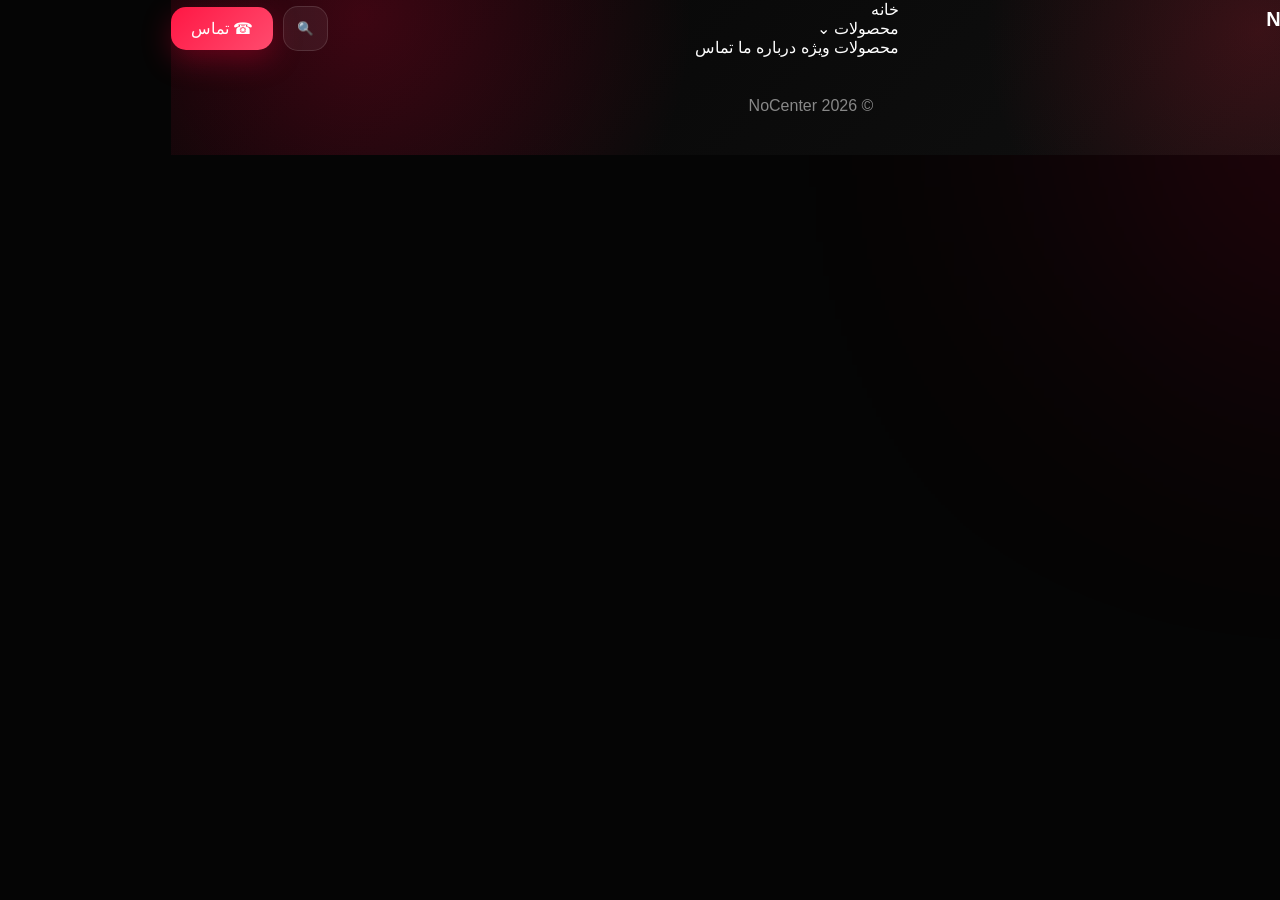
==== commit 020f5c86: "Update index.html" ====
--- a/index.html
+++ b/index.html
@@ -30,22 +30,17 @@
 <!-- ================= HEADER ================= -->
 
 
-<header class="header">
+
+<header class="main-header">
 
 
 <div class="header-container">
 
 
-
-<!-- LOGO -->
-
 <a href="index.html" class="logo">
 
-
 <div class="logo-icon">
-
 N
-
 </div>
 
 
@@ -55,51 +50,33 @@
 NO CENTER
 </strong>
 
-
 <span>
 فروشگاه دیجیتال
 </span>
 
-
-</div>
-
-
-</a>
-
-
-
-
-
-
-<!-- NAV -->
-
-
-<nav class="nav">
+</div>
+
+</a>
+
+
+
+
+<nav class="main-nav">
 
 
 <a href="index.html">
-
 خانه
-
-</a>
-
-
-
-
-
-<!-- MEGA MENU -->
-
-
-<div class="mega-box">
-
-
-<a class="mega-title" href="#">
+</a>
+
+
+
+<div class="mega-wrapper">
+
+
+<a class="mega-trigger">
 
 محصولات
-
-<span>
-⌄
-</span>
+<span>⌄</span>
 
 </a>
 
@@ -109,8 +86,6 @@
 <div class="mega-menu">
 
 
-
-<!-- موبایل -->
 
 <div class="mega-column">
 
@@ -120,64 +95,46 @@
 </h3>
 
 
-<a href="category.html?cat=mobile&sub=new">
-
-✨ نو
-
-</a>
-
-
-<a href="category.html?cat=mobile&sub=used">
-
-♻️ کارکرده
-
-</a>
-
+<a href="#">
+نو
+</a>
+
+<a href="#">
+کارکرده
+</a>
 
 
 <h4>
-برندها
+برند موبایل
 </h4>
 
 
-<a href="category.html?brand=apple">
-
-🍎 Apple
-
-</a>
-
-
-<a href="category.html?brand=samsung">
-
-🔵 Samsung
-
-</a>
-
-
-<a href="category.html?brand=xiaomi">
-
-🟠 Xiaomi
-
-</a>
-
-
-<a href="category.html?brand=nothing">
-
-⚪ Nothing
-
-</a>
-
-
-
-</div>
-
-
-
-
-
-
-
-<!-- لپتاپ -->
+<a href="#">
+🍎 آیفون
+</a>
+
+
+<a href="#">
+📱 سامسونگ
+</a>
+
+
+<a href="#">
+⚡ شیائومی
+</a>
+
+
+<a href="#">
+◻️ ناتینگ
+</a>
+
+
+
+</div>
+
+
+
+
 
 
 <div class="mega-column">
@@ -188,64 +145,47 @@
 </h3>
 
 
-<a href="category.html?cat=laptop&sub=new">
-
-✨ نو
-
-</a>
-
-
-<a href="category.html?cat=laptop&sub=used">
-
-♻️ کارکرده
-
-</a>
-
+<a href="#">
+نو
+</a>
+
+
+<a href="#">
+کارکرده
+</a>
 
 
 <h4>
-برندها
+برند لپتاپ
 </h4>
 
 
 <a href="#">
-
-💻 Dell
-
-</a>
-
-
-<a href="#">
-
-⚡ Asus
-
-</a>
-
-
-<a href="#">
-
-🟥 HP
-
-</a>
-
-
-<a href="#">
-
-🟦 Lenovo
-
-</a>
-
-
-
-</div>
-
-
-
-
-
-
-
-<!-- کامپیوتر -->
+ASUS
+</a>
+
+
+<a href="#">
+DELL
+</a>
+
+
+<a href="#">
+HP
+</a>
+
+
+<a href="#">
+Lenovo
+</a>
+
+
+</div>
+
+
+
+
+
 
 
 <div class="mega-column">
@@ -257,44 +197,41 @@
 
 
 <a href="#">
-
-✨ نو
-
-</a>
-
-
-<a href="#">
-
-♻️ کارکرده
-
-</a>
-
-
-
-<a href="#">
-
-🖥 سیستم آماده
-
-</a>
-
-
-<a href="#">
-
-⚙️ قطعات
-
-</a>
-
-
-
-</div>
-
-
-
-
-
-
-
-<!-- لوازم جانبی -->
+نو
+</a>
+
+
+<a href="#">
+کارکرده
+</a>
+
+
+<h4>
+دسته بندی
+</h4>
+
+
+<a href="#">
+کیس آماده
+</a>
+
+
+<a href="#">
+قطعات
+</a>
+
+
+<a href="#">
+گیمینگ
+</a>
+
+
+</div>
+
+
+
+
+
 
 
 <div class="mega-column">
@@ -306,66 +243,63 @@
 
 
 <a href="#">
-
-🎧 هدفون
-
-</a>
-
-
-<a href="#">
-
-🔌 شارژر
-
-</a>
-
-
-<a href="#">
-
-🔋 پاوربانک
-
-</a>
-
-
-<a href="#">
-
-⌨️ تجهیزات
-
-</a>
-
-
-
-</div>
-
-
-
-
-
-
-
-
-<!-- بنر -->
+نو
+</a>
+
+
+<a href="#">
+کارکرده
+</a>
+
+
+<h4>
+محصولات
+</h4>
+
+
+<a href="#">
+هدفون
+</a>
+
+
+<a href="#">
+شارژر
+</a>
+
+
+<a href="#">
+کابل
+</a>
+
+
+<a href="#">
+گجت
+</a>
+
+
+
+</div>
+
+
+
+
+
 
 <div class="mega-banner">
 
 
 <span>
-
 🔥 پیشنهاد ویژه
-
 </span>
 
 
 <strong>
-
-جدیدترین تکنولوژی
-
+تکنولوژی نسل جدید
 </strong>
 
 
 <p>
-
 بهترین قیمت بازار
-
 </p>
 
 
@@ -373,35 +307,26 @@
 
 
 
-
-
-</div>
-
-
-</div>
-
-
-
-
-
-<a href="#">
-
-تخفیف‌ها
-
-</a>
-
-
-<a href="#">
-
+</div>
+
+
+</div>
+
+
+
+
+<a href="#products">
+محصولات ویژه
+</a>
+
+
+<a href="#about">
 درباره ما
-
-</a>
-
-
-<a href="#">
-
+</a>
+
+
+<a href="#contact">
 تماس
-
 </a>
 
 
@@ -412,29 +337,17 @@
 
 
 
-
-
-
-<!-- ACTION -->
-
-
 <div class="header-actions">
 
 
-<button class="search">
-
+<button>
 🔍
-
 </button>
 
 
-
-<a href="tel:09352990006" class="call">
-
+<a href="tel:09352990006">
 ☎ تماس
-
-</a>
-
+</a>
 
 
 </div>
@@ -447,9 +360,6 @@
 </header>
 
 
-
-
-
 <!-- ================= MAIN ================= -->
 
 
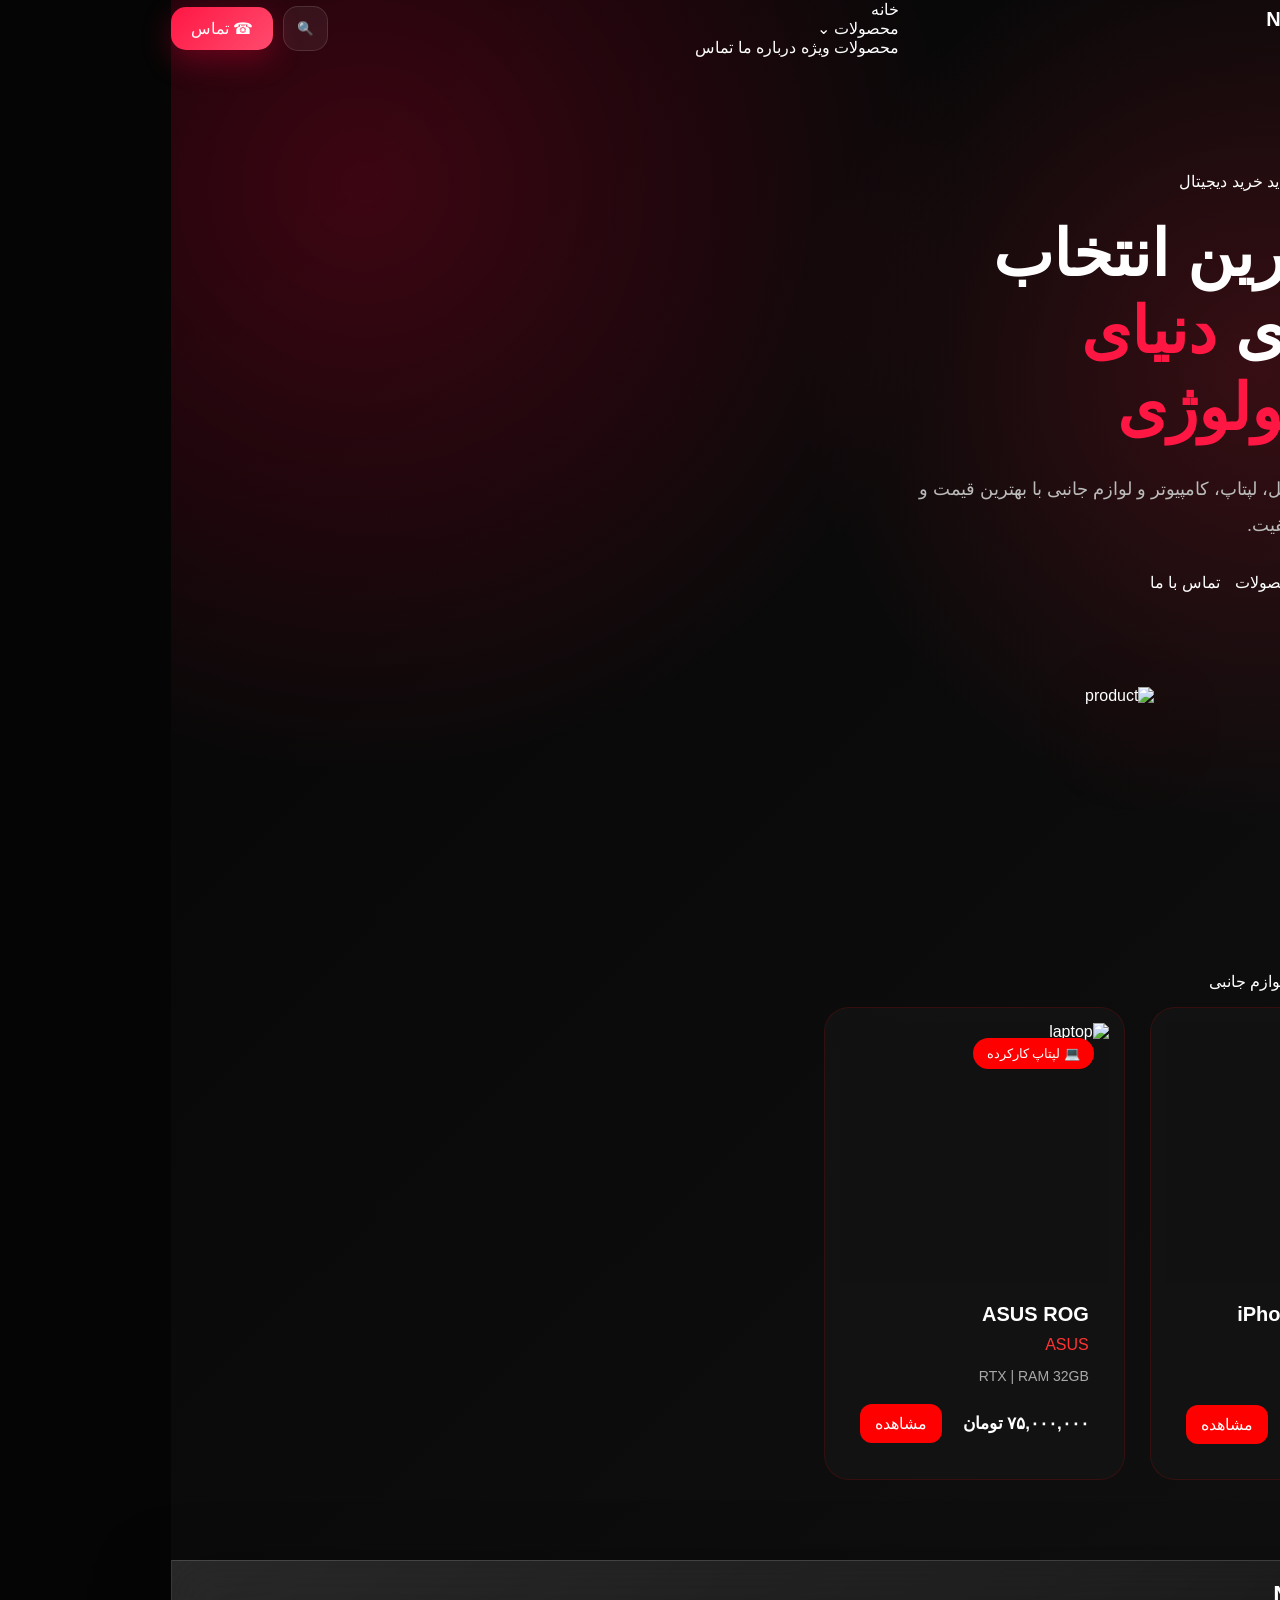
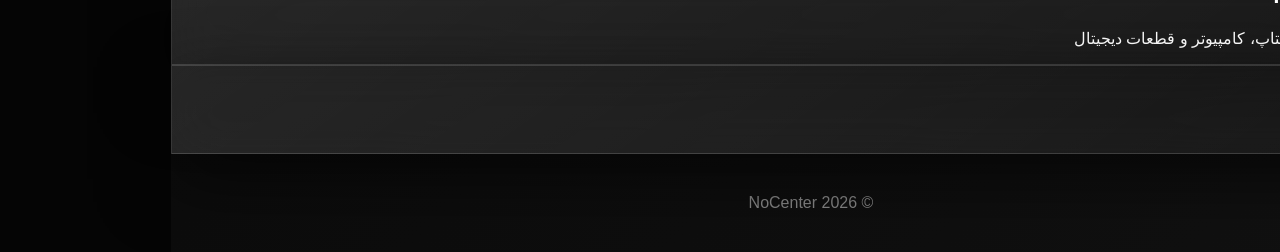
==== commit e4f38048: "Update index.html" ====
--- a/index.html
+++ b/index.html
@@ -367,7 +367,382 @@
 
 
 
-<!-- بخش های بعدی اینجا اضافه میشن -->
+<!-- ================= HERO ================= -->
+
+<section class="hero">
+
+
+<div class="hero-container">
+
+
+<div class="hero-content">
+
+
+<span class="hero-badge">
+
+🔥 نسل جدید خرید دیجیتال
+
+</span>
+
+
+
+<h1>
+
+بهترین انتخاب برای
+
+<span>
+
+دنیای تکنولوژی
+
+</span>
+
+</h1>
+
+
+
+<p>
+
+خرید موبایل، لپتاپ، کامپیوتر و لوازم جانبی
+با بهترین قیمت و ضمانت کیفیت.
+
+</p>
+
+
+
+
+<div class="hero-buttons">
+
+
+<a href="#products" class="hero-primary">
+
+مشاهده محصولات
+
+</a>
+
+
+
+<a href="#contact" class="hero-secondary">
+
+تماس با ما
+
+</a>
+
+
+</div>
+
+
+</div>
+
+
+
+
+
+<div class="hero-image">
+
+
+<img src="images/17promax.png" alt="product">
+
+
+</div>
+
+
+
+</div>
+
+
+</section>
+
+
+
+
+
+
+
+<!-- ================= PRODUCTS ================= -->
+
+<section id="products" class="products-section">
+
+
+<div class="section-header">
+
+
+<span>
+🔥 محصولات جدید
+</span>
+
+
+<h2>
+
+جدیدترین کالاها
+
+</h2>
+
+
+<p>
+
+موبایل، لپتاپ، کامپیوتر و لوازم جانبی
+
+</p>
+
+
+</div>
+
+
+
+
+
+<div class="product-grid">
+
+
+
+
+
+
+<article class="product-card">
+
+
+
+<div class="product-image">
+
+
+<img src="images/products/iphone.jpg"
+alt="iphone">
+
+
+<span class="product-tag">
+
+📱 موبایل نو
+
+</span>
+
+
+</div>
+
+
+
+
+<div class="product-content">
+
+
+<h3>
+
+iPhone 17 Pro Max
+
+</h3>
+
+
+
+<div class="category">
+
+🍎 Apple
+
+</div>
+
+
+
+<p>
+
+256GB | رجیستر شده
+
+</p>
+
+
+
+
+<div class="product-footer">
+
+
+<strong>
+
+۹۸,۰۰۰,۰۰۰ تومان
+
+</strong>
+
+
+
+<a href="product.html?id=1">
+
+مشاهده
+
+</a>
+
+
+</div>
+
+
+
+</div>
+
+
+</article>
+
+
+
+
+
+
+
+
+
+<article class="product-card">
+
+
+
+<div class="product-image">
+
+
+<img src="images/products/laptop.jpg"
+alt="laptop">
+
+
+<span class="product-tag">
+
+💻 لپتاپ کارکرده
+
+</span>
+
+
+</div>
+
+
+
+
+<div class="product-content">
+
+
+<h3>
+
+ASUS ROG
+
+</h3>
+
+
+
+<div class="category">
+
+ASUS
+
+</div>
+
+
+
+<p>
+
+RTX | RAM 32GB
+
+</p>
+
+
+
+
+<div class="product-footer">
+
+
+<strong>
+
+۷۵,۰۰۰,۰۰۰ تومان
+
+</strong>
+
+
+
+<a href="product.html?id=2">
+
+مشاهده
+
+</a>
+
+
+</div>
+
+
+
+</div>
+
+
+</article>
+
+
+
+
+
+
+
+</div>
+
+
+
+</section>
+
+
+
+
+
+
+<!-- ================= ABOUT ================= -->
+
+
+<section id="about" class="about-section">
+
+
+<div class="glass about-card">
+
+
+<h2>
+
+درباره NoCenter
+
+</h2>
+
+
+<p>
+
+فروش تخصصی موبایل، لپتاپ، کامپیوتر و قطعات دیجیتال
+
+</p>
+
+
+</div>
+
+
+</section>
+
+
+
+
+
+
+
+<!-- ================= CONTACT ================= -->
+
+
+<section id="contact" class="contact-section">
+
+
+<div class="glass contact-card">
+
+
+<h2>
+
+تماس با ما
+
+</h2>
+
+
+
+<a href="tel:09352990006">
+
+☎ 09352990006
+
+</a>
+
+
+
+</div>
+
+
+</section>
+
 
 
 
@@ -377,7 +752,6 @@
 
 
 
-
 <footer>
 
 
@@ -399,3 +773,5 @@
 
 
 </html>
+
+
--- a/assets/css/style.css
+++ b/assets/css/style.css
@@ -915,6 +915,671 @@
 
 }
 
-
-
-}
+/* =========================
+   BLACK RED HEADER
+========================= */
+
+
+.main-header{
+
+position:sticky;
+top:15px;
+z-index:100;
+
+width:min(1200px,calc(100% - 30px));
+
+margin:auto;
+
+background:
+rgba(10,10,10,.75);
+
+border:
+
+1px solid rgba(255,0,0,.25);
+
+
+backdrop-filter:blur(25px);
+
+
+border-radius:25px;
+
+
+box-shadow:
+
+0 20px 60px rgba(0,0,0,.5);
+
+
+}
+
+
+
+.header-container{
+
+display:flex;
+
+align-items:center;
+
+justify-content:space-between;
+
+padding:15px 25px;
+
+gap:20px;
+
+}
+
+
+
+
+.logo{
+
+display:flex;
+
+align-items:center;
+
+gap:12px;
+
+}
+
+
+
+.logo-icon{
+
+width:48px;
+height:48px;
+
+display:grid;
+place-items:center;
+
+
+background:
+
+linear-gradient(
+135deg,
+#ff0000,
+#660000
+);
+
+
+color:white;
+
+font-size:28px;
+
+border-radius:15px;
+
+box-shadow:
+
+0 10px 30px rgba(255,0,0,.5);
+
+}
+
+
+
+
+.logo-text strong{
+
+color:white;
+
+display:block;
+
+}
+
+
+.logo-text span{
+
+font-size:12px;
+
+color:#aaa;
+
+}
+
+
+
+
+
+.main-nav{
+
+display:flex;
+
+align-items:center;
+
+gap:8px;
+
+}
+
+
+
+.main-nav>a,
+.mega-trigger{
+
+color:#ddd;
+
+padding:12px 15px;
+
+border-radius:15px;
+
+transition:.3s;
+
+}
+
+
+.main-nav>a:hover,
+.mega-trigger:hover{
+
+
+background:#ff0000;
+
+color:white;
+
+
+}
+
+
+
+
+
+
+.mega-wrapper{
+
+position:relative;
+
+}
+
+
+
+.mega-menu{
+
+
+position:absolute;
+
+top:55px;
+
+right:0;
+
+
+width:850px;
+
+
+display:none;
+
+
+grid-template-columns:
+
+repeat(4,1fr)
+220px;
+
+
+
+gap:20px;
+
+
+padding:25px;
+
+
+background:
+
+rgba(15,15,15,.95);
+
+
+
+border:
+
+1px solid rgba(255,0,0,.25);
+
+
+border-radius:25px;
+
+
+
+box-shadow:
+
+0 30px 70px rgba(0,0,0,.7);
+
+
+}
+
+
+
+
+
+.mega-wrapper:hover .mega-menu{
+
+display:grid;
+
+}
+
+
+
+
+
+
+.mega-column h3{
+
+color:#ff2222;
+
+margin-top:0;
+
+}
+
+
+.mega-column h4{
+
+color:white;
+
+font-size:14px;
+
+}
+
+
+.mega-column a{
+
+
+display:block;
+
+color:#bbb;
+
+padding:8px;
+
+border-radius:10px;
+
+}
+
+
+
+.mega-column a:hover{
+
+
+background:#ff0000;
+
+color:white;
+
+}
+
+
+
+
+
+.mega-banner{
+
+
+background:
+
+linear-gradient(
+135deg,
+#ff0000,
+#400000
+);
+
+
+border-radius:20px;
+
+
+padding:20px;
+
+
+color:white;
+
+display:flex;
+
+flex-direction:column;
+
+justify-content:center;
+
+
+}
+
+
+
+.header-actions button{
+
+
+background:none;
+
+border:0;
+
+font-size:22px;
+
+color:white;
+
+}
+
+
+
+.header-actions a{
+
+
+background:#ff0000;
+
+color:white;
+
+
+padding:12px 18px;
+
+
+border-radius:15px;
+
+
+}
+
+}
+
+
+/* ==========================
+ PRODUCTS
+========================== */
+
+
+.products-section{
+
+padding:80px 0;
+
+}
+
+
+
+
+.section-title{
+
+text-align:center;
+
+margin-bottom:40px;
+
+}
+
+
+
+.section-title span{
+
+color:#ff2222;
+
+font-weight:bold;
+
+}
+
+
+
+.section-title h2{
+
+font-size:38px;
+
+color:white;
+
+margin:10px;
+
+}
+
+
+
+.section-title p{
+
+color:#aaa;
+
+}
+
+
+
+
+.product-grid{
+
+
+display:grid;
+
+grid-template-columns:
+
+repeat(4,1fr);
+
+
+gap:25px;
+
+
+}
+
+
+
+
+
+.product-card{
+
+
+background:
+
+rgba(20,20,20,.75);
+
+
+border:
+
+1px solid rgba(255,0,0,.15);
+
+
+border-radius:25px;
+
+
+overflow:hidden;
+
+
+transition:.35s;
+
+
+}
+
+
+
+.product-card:hover{
+
+
+transform:translateY(-10px);
+
+
+box-shadow:
+
+0 25px 60px rgba(255,0,0,.25);
+
+
+}
+
+
+
+
+
+
+.product-image{
+
+
+height:260px;
+
+
+position:relative;
+
+
+overflow:hidden;
+
+
+background:#111;
+
+
+
+}
+
+
+
+
+
+.product-image img{
+
+
+width:100%;
+
+height:100%;
+
+object-fit:cover;
+
+
+}
+
+
+
+
+
+.product-tag{
+
+
+position:absolute;
+
+
+top:15px;
+
+right:15px;
+
+
+background:#ff0000;
+
+
+color:white;
+
+
+padding:8px 14px;
+
+
+border-radius:20px;
+
+
+font-size:13px;
+
+
+}
+
+
+
+
+
+.product-content{
+
+
+padding:20px;
+
+color:white;
+
+
+}
+
+
+
+
+.product-content h3{
+
+
+margin:0 0 10px;
+
+
+font-size:20px;
+
+
+}
+
+
+
+
+
+.category{
+
+
+color:#ff3333;
+
+
+margin-bottom:10px;
+
+
+}
+
+
+
+.product-content p{
+
+
+color:#aaa;
+
+
+font-size:14px;
+
+
+}
+
+
+
+
+.product-footer{
+
+
+display:flex;
+
+justify-content:space-between;
+
+align-items:center;
+
+
+margin-top:20px;
+
+
+}
+
+
+
+.product-footer strong{
+
+
+color:white;
+
+font-size:17px;
+
+
+}
+
+
+
+.product-footer a{
+
+
+background:#ff0000;
+
+
+color:white;
+
+
+padding:10px 15px;
+
+
+border-radius:12px;
+
+
+}
+
+
+
+
+
+
+@media(max-width:900px){
+
+
+.product-grid{
+
+grid-template-columns:repeat(2,1fr);
+
+}
+
+
+}
+
+
+
+
+@media(max-width:600px){
+
+
+.product-grid{
+
+grid-template-columns:1fr;
+
+}
+
+
+}
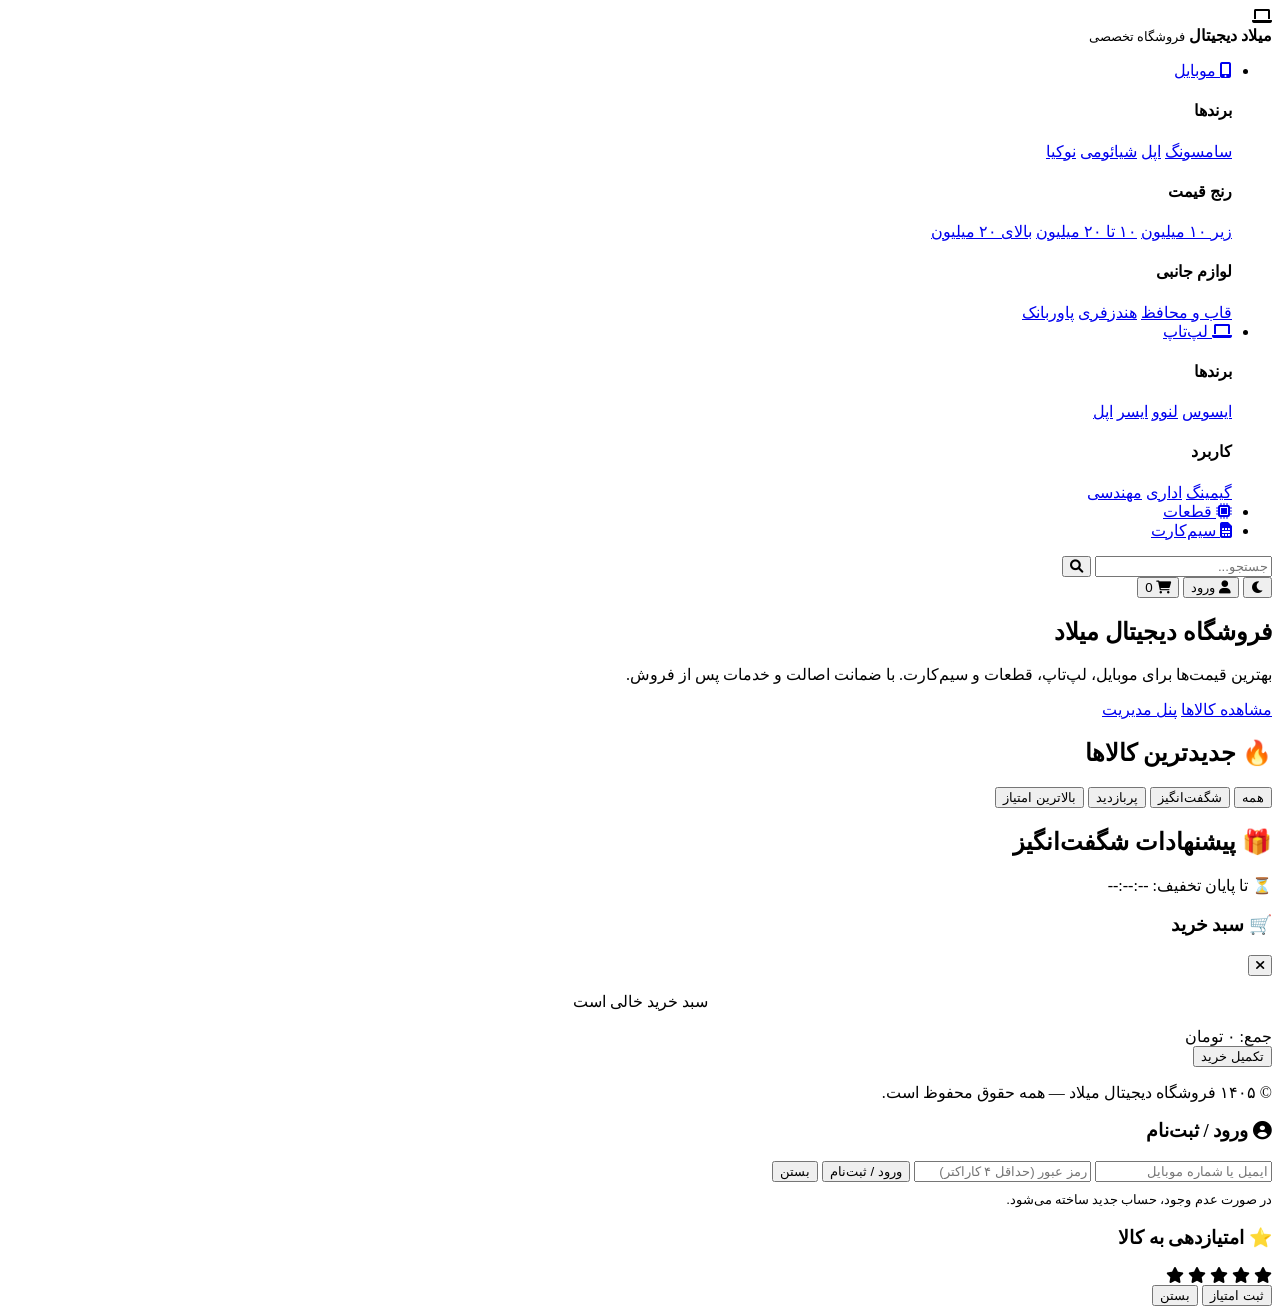
==== commit fc85ec67: "Update index.html" ====
--- a/index.html
+++ b/index.html
@@ -1,777 +1,206 @@
 <!DOCTYPE html>
 <html lang="fa" dir="rtl">
-
 <head>
-
-<meta charset="UTF-8">
-
-<meta name="viewport" content="width=device-width, initial-scale=1.0">
-
-<title>NoCenter | فروشگاه دیجیتال</title>
-
-<meta name="description" content="فروش موبایل، لپتاپ، کامپیوتر و لوازم جانبی">
-
-<link rel="stylesheet" href="assets/css/style.css">
-
-<link rel="stylesheet" href="assets/css/mega-menu.css">
-
-<link rel="stylesheet" href="assets/css/responsive.css">
-
+    <meta charset="UTF-8" />
+    <meta name="viewport" content="width=device-width, initial-scale=1.0, viewport-fit=cover" />
+    <meta name="theme-color" content="#eef5ff" />
+    <meta name="description" content="فروشگاه تخصصی کامپیوتر، موبایل، لپ‌تاپ، لوازم دیجیتال و سیم‌کارت با طراحی شیشه‌ای مدرن" />
+    <title>فروشگاه دیجیتال میلاد</title>
+
+    <!-- Font & Icons -->
+    <link rel="stylesheet" href="https://cdn.font-store.ir/behdad.css" />
+    <link rel="stylesheet" href="https://cdnjs.cloudflare.com/ajax/libs/font-awesome/6.0.0-beta3/css/all.min.css" />
+
+    <!-- CSS Files -->
+    <link rel="stylesheet" href="css/style.css" />
+    <link rel="stylesheet" href="css/dark.css" />
 </head>
-
-
 <body>
 
-
-<div class="background"></div>
-
-
-
-<!-- ================= HEADER ================= -->
-
-
-
-<header class="main-header">
-
-
-<div class="header-container">
-
-
-<a href="index.html" class="logo">
-
-<div class="logo-icon">
-N
-</div>
-
-
-<div class="logo-text">
-
-<strong>
-NO CENTER
-</strong>
-
-<span>
-فروشگاه دیجیتال
-</span>
-
-</div>
-
-</a>
-
-
-
-
-<nav class="main-nav">
-
-
-<a href="index.html">
-خانه
-</a>
-
-
-
-<div class="mega-wrapper">
-
-
-<a class="mega-trigger">
-
-محصولات
-<span>⌄</span>
-
-</a>
-
-
-
-
-<div class="mega-menu">
-
-
-
-<div class="mega-column">
-
-
-<h3>
-📱 موبایل
-</h3>
-
-
-<a href="#">
-نو
-</a>
-
-<a href="#">
-کارکرده
-</a>
-
-
-<h4>
-برند موبایل
-</h4>
-
-
-<a href="#">
-🍎 آیفون
-</a>
-
-
-<a href="#">
-📱 سامسونگ
-</a>
-
-
-<a href="#">
-⚡ شیائومی
-</a>
-
-
-<a href="#">
-◻️ ناتینگ
-</a>
-
-
-
-</div>
-
-
-
-
-
-
-<div class="mega-column">
-
-
-<h3>
-💻 لپتاپ
-</h3>
-
-
-<a href="#">
-نو
-</a>
-
-
-<a href="#">
-کارکرده
-</a>
-
-
-<h4>
-برند لپتاپ
-</h4>
-
-
-<a href="#">
-ASUS
-</a>
-
-
-<a href="#">
-DELL
-</a>
-
-
-<a href="#">
-HP
-</a>
-
-
-<a href="#">
-Lenovo
-</a>
-
-
-</div>
-
-
-
-
-
-
-
-<div class="mega-column">
-
-
-<h3>
-🖥 کامپیوتر
-</h3>
-
-
-<a href="#">
-نو
-</a>
-
-
-<a href="#">
-کارکرده
-</a>
-
-
-<h4>
-دسته بندی
-</h4>
-
-
-<a href="#">
-کیس آماده
-</a>
-
-
-<a href="#">
-قطعات
-</a>
-
-
-<a href="#">
-گیمینگ
-</a>
-
-
-</div>
-
-
-
-
-
-
-
-<div class="mega-column">
-
-
-<h3>
-🎧 لوازم جانبی
-</h3>
-
-
-<a href="#">
-نو
-</a>
-
-
-<a href="#">
-کارکرده
-</a>
-
-
-<h4>
-محصولات
-</h4>
-
-
-<a href="#">
-هدفون
-</a>
-
-
-<a href="#">
-شارژر
-</a>
-
-
-<a href="#">
-کابل
-</a>
-
-
-<a href="#">
-گجت
-</a>
-
-
-
-</div>
-
-
-
-
-
-
-<div class="mega-banner">
-
-
-<span>
-🔥 پیشنهاد ویژه
-</span>
-
-
-<strong>
-تکنولوژی نسل جدید
-</strong>
-
-
-<p>
-بهترین قیمت بازار
-</p>
-
-
-</div>
-
-
-
-</div>
-
-
-</div>
-
-
-
-
-<a href="#products">
-محصولات ویژه
-</a>
-
-
-<a href="#about">
-درباره ما
-</a>
-
-
-<a href="#contact">
-تماس
-</a>
-
-
-
-</nav>
-
-
-
-
-
-<div class="header-actions">
-
-
-<button>
-🔍
-</button>
-
-
-<a href="tel:09352990006">
-☎ تماس
-</a>
-
-
-</div>
-
-
-
-</div>
-
-
-</header>
-
-
-<!-- ================= MAIN ================= -->
-
-
-<main>
-
-
-
-<!-- ================= HERO ================= -->
-
-<section class="hero">
-
-
-<div class="hero-container">
-
-
-<div class="hero-content">
-
-
-<span class="hero-badge">
-
-🔥 نسل جدید خرید دیجیتال
-
-</span>
-
-
-
-<h1>
-
-بهترین انتخاب برای
-
-<span>
-
-دنیای تکنولوژی
-
-</span>
-
-</h1>
-
-
-
-<p>
-
-خرید موبایل، لپتاپ، کامپیوتر و لوازم جانبی
-با بهترین قیمت و ضمانت کیفیت.
-
-</p>
-
-
-
-
-<div class="hero-buttons">
-
-
-<a href="#products" class="hero-primary">
-
-مشاهده محصولات
-
-</a>
-
-
-
-<a href="#contact" class="hero-secondary">
-
-تماس با ما
-
-</a>
-
-
-</div>
-
-
-</div>
-
-
-
-
-
-<div class="hero-image">
-
-
-<img src="images/17promax.png" alt="product">
-
-
-</div>
-
-
-
-</div>
-
-
-</section>
-
-
-
-
-
-
-
-<!-- ================= PRODUCTS ================= -->
-
-<section id="products" class="products-section">
-
-
-<div class="section-header">
-
-
-<span>
-🔥 محصولات جدید
-</span>
-
-
-<h2>
-
-جدیدترین کالاها
-
-</h2>
-
-
-<p>
-
-موبایل، لپتاپ، کامپیوتر و لوازم جانبی
-
-</p>
-
-
-</div>
-
-
-
-
-
-<div class="product-grid">
-
-
-
-
-
-
-<article class="product-card">
-
-
-
-<div class="product-image">
-
-
-<img src="images/products/iphone.jpg"
-alt="iphone">
-
-
-<span class="product-tag">
-
-📱 موبایل نو
-
-</span>
-
-
-</div>
-
-
-
-
-<div class="product-content">
-
-
-<h3>
-
-iPhone 17 Pro Max
-
-</h3>
-
-
-
-<div class="category">
-
-🍎 Apple
-
-</div>
-
-
-
-<p>
-
-256GB | رجیستر شده
-
-</p>
-
-
-
-
-<div class="product-footer">
-
-
-<strong>
-
-۹۸,۰۰۰,۰۰۰ تومان
-
-</strong>
-
-
-
-<a href="product.html?id=1">
-
-مشاهده
-
-</a>
-
-
-</div>
-
-
-
-</div>
-
-
-</article>
-
-
-
-
-
-
-
-
-
-<article class="product-card">
-
-
-
-<div class="product-image">
-
-
-<img src="images/products/laptop.jpg"
-alt="laptop">
-
-
-<span class="product-tag">
-
-💻 لپتاپ کارکرده
-
-</span>
-
-
-</div>
-
-
-
-
-<div class="product-content">
-
-
-<h3>
-
-ASUS ROG
-
-</h3>
-
-
-
-<div class="category">
-
-ASUS
-
-</div>
-
-
-
-<p>
-
-RTX | RAM 32GB
-
-</p>
-
-
-
-
-<div class="product-footer">
-
-
-<strong>
-
-۷۵,۰۰۰,۰۰۰ تومان
-
-</strong>
-
-
-
-<a href="product.html?id=2">
-
-مشاهده
-
-</a>
-
-
-</div>
-
-
-
-</div>
-
-
-</article>
-
-
-
-
-
-
-
-</div>
-
-
-
-</section>
-
-
-
-
-
-
-<!-- ================= ABOUT ================= -->
-
-
-<section id="about" class="about-section">
-
-
-<div class="glass about-card">
-
-
-<h2>
-
-درباره NoCenter
-
-</h2>
-
-
-<p>
-
-فروش تخصصی موبایل، لپتاپ، کامپیوتر و قطعات دیجیتال
-
-</p>
-
-
-</div>
-
-
-</section>
-
-
-
-
-
-
-
-<!-- ================= CONTACT ================= -->
-
-
-<section id="contact" class="contact-section">
-
-
-<div class="glass contact-card">
-
-
-<h2>
-
-تماس با ما
-
-</h2>
-
-
-
-<a href="tel:09352990006">
-
-☎ 09352990006
-
-</a>
-
-
-
-</div>
-
-
-</section>
-
-
-
-
-</main>
-
-
-
-
-
-<footer>
-
-
-<div>
-
-© 2026 NoCenter
-
-</div>
-
-
-</footer>
-
-
-
-<script src="assets/js/app.js"></script>
-
-
+    <!-- ===== HEADER ===== -->
+    <header class="site-header" id="mainHeader">
+        <div class="container header-inner">
+            <div class="brand">
+                <div class="brand-mark"><i class="fas fa-laptop"></i></div>
+                <div>
+                    <strong>میلاد دیجیتال</strong>
+                    <small>فروشگاه تخصصی</small>
+                </div>
+            </div>
+
+            <!-- Mega Menu -->
+            <ul class="mega-menu" id="megaMenu">
+                <li>
+                    <a href="#"><i class="fas fa-mobile-alt"></i> موبایل</a>
+                    <div class="mega-dropdown">
+                        <div>
+                            <h4>برندها</h4>
+                            <a href="#" data-category="سامسونگ">سامسونگ</a>
+                            <a href="#" data-category="اپل">اپل</a>
+                            <a href="#" data-category="شیائومی">شیائومی</a>
+                            <a href="#" data-category="نوکیا">نوکیا</a>
+                        </div>
+                        <div>
+                            <h4>رنج قیمت</h4>
+                            <a href="#" data-min="0" data-max="10000000">زیر ۱۰ میلیون</a>
+                            <a href="#" data-min="10000000" data-max="20000000">۱۰ تا ۲۰ میلیون</a>
+                            <a href="#" data-min="20000000" data-max="999999999">بالای ۲۰ میلیون</a>
+                        </div>
+                        <div>
+                            <h4>لوازم جانبی</h4>
+                            <a href="#" data-category="قاب">قاب و محافظ</a>
+                            <a href="#" data-category="هندزفری">هندزفری</a>
+                            <a href="#" data-category="پاوربانک">پاوربانک</a>
+                        </div>
+                    </div>
+                </li>
+                <li>
+                    <a href="#"><i class="fas fa-laptop"></i> لپ‌تاپ</a>
+                    <div class="mega-dropdown">
+                        <div>
+                            <h4>برندها</h4>
+                            <a href="#" data-category="ایسوس">ایسوس</a>
+                            <a href="#" data-category="لنوو">لنوو</a>
+                            <a href="#" data-category="ایسر">ایسر</a>
+                            <a href="#" data-category="اپل">اپل</a>
+                        </div>
+                        <div>
+                            <h4>کاربرد</h4>
+                            <a href="#" data-category="گیمینگ">گیمینگ</a>
+                            <a href="#" data-category="اداری">اداری</a>
+                            <a href="#" data-category="مهندسی">مهندسی</a>
+                        </div>
+                    </div>
+                </li>
+                <li><a href="#" data-category="قطعات"><i class="fas fa-microchip"></i> قطعات</a></li>
+                <li><a href="#" data-category="سیم‌کارت"><i class="fas fa-sim-card"></i> سیم‌کارت</a></li>
+            </ul>
+
+            <div class="header-actions">
+                <!-- Search -->
+                <div class="search-wrapper">
+                    <input type="text" id="searchInput" placeholder="جستجو..." />
+                    <button id="searchBtn"><i class="fas fa-search"></i></button>
+                </div>
+                <button class="theme-toggle" id="themeToggle"><i class="fas fa-moon"></i></button>
+                <button class="auth-toggle" id="authToggle"><i class="fas fa-user"></i> <span>ورود</span></button>
+                <button class="cart-toggle" id="cartToggle"><i class="fas fa-shopping-cart"></i> <span id="cartCount">0</span></button>
+            </div>
+        </div>
+    </header>
+
+    <!-- ===== MAIN ===== -->
+    <main>
+        <!-- HERO -->
+        <section class="hero">
+            <div class="container">
+                <div class="hero-card">
+                    <div class="hero-copy">
+                        <h1>فروشگاه <span class="gradient-text">دیجیتال</span> میلاد</h1>
+                        <p>بهترین قیمت‌ها برای موبایل، لپ‌تاپ، قطعات و سیم‌کارت. با ضمانت اصالت و خدمات پس از فروش.</p>
+                        <div class="hero-actions">
+                            <a href="#products" class="btn btn-primary">مشاهده کالاها</a>
+                            <a href="admin.html" class="btn btn-secondary">پنل مدیریت</a>
+                        </div>
+                    </div>
+                    <div class="hero-visual">
+                        <div class="phone-stage">
+                            <div class="phone-mockup">
+                                <div class="phone-screen"></div>
+                            </div>
+                        </div>
+                    </div>
+                </div>
+            </div>
+        </section>
+
+        <!-- PRODUCTS -->
+        <section class="section" id="products">
+            <div class="container">
+                <div class="section-head">
+                    <h2 class="section-title">🔥 جدیدترین کالاها</h2>
+                    <div class="filter-tabs" id="filterTabs">
+                        <button class="filter-tab active" data-filter="all">همه</button>
+                        <button class="filter-tab" data-filter="special">شگفت‌انگیز</button>
+                        <button class="filter-tab" data-filter="popular">پربازدید</button>
+                        <button class="filter-tab" data-filter="rated">بالاترین امتیاز</button>
+                    </div>
+                </div>
+                <div class="product-grid" id="productGrid">
+                    <!-- products injected by JS -->
+                </div>
+            </div>
+        </section>
+
+        <!-- SPECIAL OFFERS -->
+        <section class="section" id="specialOffers">
+            <div class="container">
+                <div class="section-head">
+                    <h2 class="section-title">🎁 پیشنهادات شگفت‌انگیز</h2>
+                    <span class="discount-timer" id="discountTimer">⏳ تا پایان تخفیف: <span id="timerDisplay">--:--:--</span></span>
+                </div>
+                <div class="product-grid" id="specialGrid">
+                    <!-- special products injected -->
+                </div>
+            </div>
+        </section>
+
+        <!-- CART SIDEBAR -->
+        <div class="cart-sidebar" id="cartSidebar">
+            <div class="cart-header">
+                <h3>🛒 سبد خرید</h3>
+                <button id="closeCart"><i class="fas fa-times"></i></button>
+            </div>
+            <div class="cart-items" id="cartItems">
+                <p style="color:var(--muted); text-align:center;">سبد خرید خالی است</p>
+            </div>
+            <div class="cart-footer">
+                <div class="cart-total">جمع: <span id="cartTotal">۰</span> تومان</div>
+                <button class="btn btn-primary" id="checkoutBtn">تکمیل خرید</button>
+            </div>
+        </div>
+        <div class="cart-overlay" id="cartOverlay"></div>
+    </main>
+
+    <!-- ===== FOOTER ===== -->
+    <footer>
+        <div class="container">
+            <p>© ۱۴۰۵ فروشگاه دیجیتال میلاد — همه حقوق محفوظ است.</p>
+        </div>
+    </footer>
+
+    <!-- ===== AUTH MODAL ===== -->
+    <div class="modal-overlay hidden" id="authModal">
+        <div class="modal-box">
+            <h3><i class="fas fa-user-circle"></i> ورود / ثبت‌نام</h3>
+            <input type="text" id="authEmail" placeholder="ایمیل یا شماره موبایل" />
+            <input type="password" id="authPass" placeholder="رمز عبور (حداقل ۴ کاراکتر)" />
+            <button class="btn btn-primary" id="authSubmit">ورود / ثبت‌نام</button>
+            <button class="btn btn-secondary" id="authClose">بستن</button>
+            <p style="font-size:0.8rem; color:var(--muted); margin-top:10px;">در صورت عدم وجود، حساب جدید ساخته می‌شود.</p>
+        </div>
+    </div>
+
+    <!-- ===== RATING MODAL ===== -->
+    <div class="modal-overlay hidden" id="ratingModal">
+        <div class="modal-box">
+            <h3>⭐ امتیازدهی به کالا</h3>
+            <div class="stars" id="starRating">
+                <i class="fas fa-star" data-value="1"></i>
+                <i class="fas fa-star" data-value="2"></i>
+                <i class="fas fa-star" data-value="3"></i>
+                <i class="fas fa-star" data-value="4"></i>
+                <i class="fas fa-star" data-value="5"></i>
+            </div>
+            <input type="hidden" id="ratingProductId" />
+            <button class="btn btn-primary" id="ratingSubmit">ثبت امتیاز</button>
+            <button class="btn btn-secondary" id="ratingClose">بستن</button>
+        </div>
+    </div>
+
+    <!-- JavaScript Files -->
+    <script src="js/calendar.js"></script>
+    <script src="js/database.js"></script>
+    <script src="js/main.js"></script>
 </body>
-
-
-</html>
-
-
+</html>
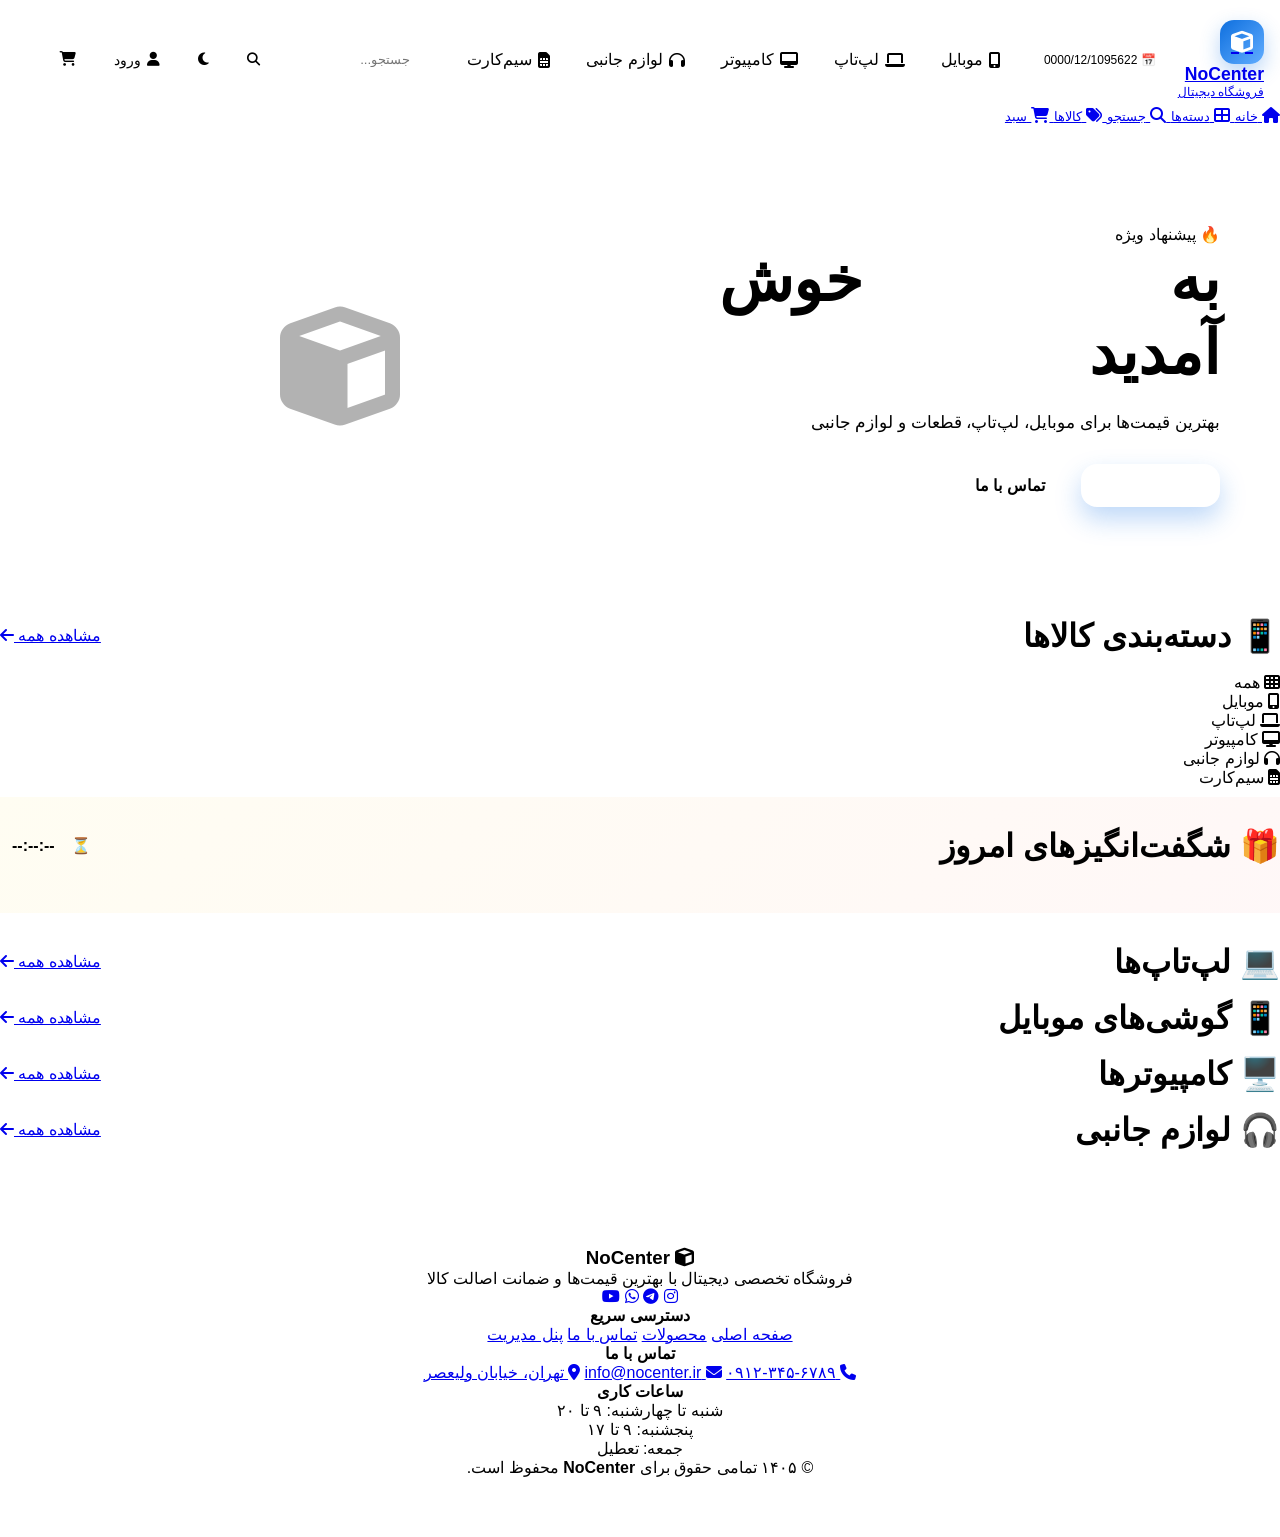
==== commit ca312a74: "Update index.html" ====
--- a/index.html
+++ b/index.html
@@ -3,204 +3,399 @@
 <head>
     <meta charset="UTF-8" />
     <meta name="viewport" content="width=device-width, initial-scale=1.0, viewport-fit=cover" />
-    <meta name="theme-color" content="#eef5ff" />
-    <meta name="description" content="فروشگاه تخصصی کامپیوتر، موبایل، لپ‌تاپ، لوازم دیجیتال و سیم‌کارت با طراحی شیشه‌ای مدرن" />
-    <title>فروشگاه دیجیتال میلاد</title>
+    <meta name="theme-color" content="#0a1628" />
+    <meta name="description" content="فروشگاه تخصصی کامپیوتر، موبایل، لپ‌تاپ، لوازم دیجیتال و سیم‌کارت" />
+    <title>NoCenter | فروشگاه دیجیتال</title>
 
     <!-- Font & Icons -->
     <link rel="stylesheet" href="https://cdn.font-store.ir/behdad.css" />
-    <link rel="stylesheet" href="https://cdnjs.cloudflare.com/ajax/libs/font-awesome/6.0.0-beta3/css/all.min.css" />
-
+    <link rel="stylesheet" href="https://cdnjs.cloudflare.com/ajax/libs/font-awesome/6.5.0/css/all.min.css" />
+    
     <!-- CSS Files -->
     <link rel="stylesheet" href="css/style.css" />
     <link rel="stylesheet" href="css/dark.css" />
+    <link rel="stylesheet" href="css/responsive.css" />
 </head>
 <body>
 
     <!-- ===== HEADER ===== -->
     <header class="site-header" id="mainHeader">
-        <div class="container header-inner">
-            <div class="brand">
-                <div class="brand-mark"><i class="fas fa-laptop"></i></div>
-                <div>
-                    <strong>میلاد دیجیتال</strong>
-                    <small>فروشگاه تخصصی</small>
-                </div>
-            </div>
-
-            <!-- Mega Menu -->
-            <ul class="mega-menu" id="megaMenu">
-                <li>
-                    <a href="#"><i class="fas fa-mobile-alt"></i> موبایل</a>
-                    <div class="mega-dropdown">
-                        <div>
-                            <h4>برندها</h4>
-                            <a href="#" data-category="سامسونگ">سامسونگ</a>
-                            <a href="#" data-category="اپل">اپل</a>
-                            <a href="#" data-category="شیائومی">شیائومی</a>
-                            <a href="#" data-category="نوکیا">نوکیا</a>
+        <div class="container">
+            <div class="header-inner">
+                <!-- Logo -->
+                <div class="brand">
+                    <a href="index.html" class="brand-link">
+                        <div class="brand-mark">
+                            <i class="fas fa-cube"></i>
                         </div>
                         <div>
-                            <h4>رنج قیمت</h4>
-                            <a href="#" data-min="0" data-max="10000000">زیر ۱۰ میلیون</a>
-                            <a href="#" data-min="10000000" data-max="20000000">۱۰ تا ۲۰ میلیون</a>
-                            <a href="#" data-min="20000000" data-max="999999999">بالای ۲۰ میلیون</a>
+                            <strong>NoCenter</strong>
+                            <small>فروشگاه دیجیتال</small>
                         </div>
-                        <div>
-                            <h4>لوازم جانبی</h4>
-                            <a href="#" data-category="قاب">قاب و محافظ</a>
-                            <a href="#" data-category="هندزفری">هندزفری</a>
-                            <a href="#" data-category="پاوربانک">پاوربانک</a>
-                        </div>
-                    </div>
-                </li>
-                <li>
-                    <a href="#"><i class="fas fa-laptop"></i> لپ‌تاپ</a>
-                    <div class="mega-dropdown">
-                        <div>
-                            <h4>برندها</h4>
-                            <a href="#" data-category="ایسوس">ایسوس</a>
-                            <a href="#" data-category="لنوو">لنوو</a>
-                            <a href="#" data-category="ایسر">ایسر</a>
-                            <a href="#" data-category="اپل">اپل</a>
-                        </div>
-                        <div>
-                            <h4>کاربرد</h4>
-                            <a href="#" data-category="گیمینگ">گیمینگ</a>
-                            <a href="#" data-category="اداری">اداری</a>
-                            <a href="#" data-category="مهندسی">مهندسی</a>
-                        </div>
-                    </div>
-                </li>
-                <li><a href="#" data-category="قطعات"><i class="fas fa-microchip"></i> قطعات</a></li>
-                <li><a href="#" data-category="سیم‌کارت"><i class="fas fa-sim-card"></i> سیم‌کارت</a></li>
-            </ul>
-
-            <div class="header-actions">
-                <!-- Search -->
-                <div class="search-wrapper">
-                    <input type="text" id="searchInput" placeholder="جستجو..." />
-                    <button id="searchBtn"><i class="fas fa-search"></i></button>
-                </div>
-                <button class="theme-toggle" id="themeToggle"><i class="fas fa-moon"></i></button>
-                <button class="auth-toggle" id="authToggle"><i class="fas fa-user"></i> <span>ورود</span></button>
-                <button class="cart-toggle" id="cartToggle"><i class="fas fa-shopping-cart"></i> <span id="cartCount">0</span></button>
+                    </a>
+                </div>
+
+                <!-- Mega Menu -->
+                <nav class="mega-nav" id="megaNav">
+                    <ul class="mega-menu">
+                        <!-- موبایل -->
+                        <li class="mega-item">
+                            <a href="#"><i class="fas fa-mobile-alt"></i> موبایل</a>
+                            <div class="mega-dropdown">
+                                <div class="mega-col">
+                                    <h4>وضعیت</h4>
+                                    <a href="#"><i class="fas fa-check-circle"></i> نو</a>
+                                    <a href="#"><i class="fas fa-sync-alt"></i> کارکرده</a>
+                                </div>
+                                <div class="mega-col">
+                                    <h4>برندها</h4>
+                                    <a href="#"><i class="fab fa-xiaomi"></i> شیائومی</a>
+                                    <a href="#"><i class="fab fa-samsung"></i> سامسونگ</a>
+                                    <a href="#"><i class="fab fa-apple"></i> اپل</a>
+                                    <a href="#"><i class="fas fa-circle"></i> ناتینگ</a>
+                                    <a href="#"><i class="fas fa-ellipsis-h"></i> سایر برندها</a>
+                                </div>
+                            </div>
+                        </li>
+
+                        <!-- لپ‌تاپ -->
+                        <li class="mega-item">
+                            <a href="#"><i class="fas fa-laptop"></i> لپ‌تاپ</a>
+                            <div class="mega-dropdown">
+                                <div class="mega-col">
+                                    <h4>وضعیت</h4>
+                                    <a href="#"><i class="fas fa-check-circle"></i> نو</a>
+                                    <a href="#"><i class="fas fa-sync-alt"></i> کارکرده</a>
+                                </div>
+                                <div class="mega-col">
+                                    <h4>برندها</h4>
+                                    <a href="#"><i class="fas fa-laptop"></i> دل</a>
+                                    <a href="#"><i class="fas fa-laptop"></i> ایسوس</a>
+                                    <a href="#"><i class="fas fa-laptop"></i> اچ‌پی</a>
+                                    <a href="#"><i class="fas fa-laptop"></i> لنوو</a>
+                                    <a href="#"><i class="fas fa-laptop"></i> اپل</a>
+                                </div>
+                            </div>
+                        </li>
+
+                        <!-- کامپیوتر -->
+                        <li class="mega-item">
+                            <a href="#"><i class="fas fa-desktop"></i> کامپیوتر</a>
+                            <div class="mega-dropdown">
+                                <div class="mega-col">
+                                    <h4>وضعیت</h4>
+                                    <a href="#"><i class="fas fa-sync-alt"></i> کارکرده</a>
+                                </div>
+                                <div class="mega-col">
+                                    <h4>قطعات</h4>
+                                    <a href="#"><i class="fas fa-microchip"></i> CPU</a>
+                                    <a href="#"><i class="fas fa-memory"></i> رم</a>
+                                    <a href="#"><i class="fas fa-hdd"></i> هارد</a>
+                                    <a href="#"><i class="fas fa-plug"></i> مادربرد</a>
+                                    <a href="#"><i class="fas fa-fan"></i> خنک‌کننده</a>
+                                </div>
+                            </div>
+                        </li>
+
+                        <!-- لوازم جانبی -->
+                        <li class="mega-item">
+                            <a href="#"><i class="fas fa-headphones"></i> لوازم جانبی</a>
+                            <div class="mega-dropdown">
+                                <div class="mega-col">
+                                    <h4>کامپیوتر</h4>
+                                    <a href="#"><i class="fas fa-mouse"></i> موس</a>
+                                    <a href="#"><i class="fas fa-keyboard"></i> کیبورد</a>
+                                    <a href="#"><i class="fas fa-headphones"></i> هدفون</a>
+                                </div>
+                                <div class="mega-col">
+                                    <h4>لپ‌تاپ</h4>
+                                    <a href="#"><i class="fas fa-mouse"></i> موس</a>
+                                    <a href="#"><i class="fas fa-suitcase"></i> کول پد</a>
+                                    <a href="#"><i class="fas fa-bag"></i> کیف</a>
+                                </div>
+                                <div class="mega-col">
+                                    <h4>موبایل</h4>
+                                    <a href="#"><i class="fas fa-bolt"></i> شارژر</a>
+                                    <a href="#"><i class="fas fa-mobile-alt"></i> قاب</a>
+                                    <a href="#"><i class="fas fa-shield-alt"></i> گلس</a>
+                                </div>
+                            </div>
+                        </li>
+
+                        <!-- سیم‌کارت -->
+                        <li class="mega-item">
+                            <a href="products.html?category=sim"><i class="fas fa-sim-card"></i> سیم‌کارت</a>
+                        </li>
+                    </ul>
+                </nav>
+
+                <!-- Header Actions -->
+                <div class="header-actions">
+                    <div class="search-wrapper">
+                        <input type="text" id="searchInput" placeholder="جستجو..." />
+                        <button id="searchBtn"><i class="fas fa-search"></i></button>
+                    </div>
+                    <button class="theme-toggle" id="themeToggle">
+                        <i class="fas fa-moon"></i>
+                    </button>
+                    <button class="auth-toggle" id="authToggle">
+                        <i class="fas fa-user"></i> <span>ورود</span>
+                    </button>
+                    <button class="cart-toggle" id="cartToggle">
+                        <i class="fas fa-shopping-cart"></i>
+                        <span id="cartCount">0</span>
+                    </button>
+                </div>
             </div>
         </div>
     </header>
 
-    <!-- ===== MAIN ===== -->
-    <main>
-        <!-- HERO -->
-        <section class="hero">
-            <div class="container">
-                <div class="hero-card">
-                    <div class="hero-copy">
-                        <h1>فروشگاه <span class="gradient-text">دیجیتال</span> میلاد</h1>
-                        <p>بهترین قیمت‌ها برای موبایل، لپ‌تاپ، قطعات و سیم‌کارت. با ضمانت اصالت و خدمات پس از فروش.</p>
-                        <div class="hero-actions">
-                            <a href="#products" class="btn btn-primary">مشاهده کالاها</a>
-                            <a href="admin.html" class="btn btn-secondary">پنل مدیریت</a>
-                        </div>
-                    </div>
-                    <div class="hero-visual">
-                        <div class="phone-stage">
-                            <div class="phone-mockup">
-                                <div class="phone-screen"></div>
-                            </div>
-                        </div>
-                    </div>
-                </div>
-            </div>
-        </section>
-
-        <!-- PRODUCTS -->
-        <section class="section" id="products">
-            <div class="container">
+    <!-- ===== MOBILE BOTTOM NAV ===== -->
+    <nav class="mobile-bottom-nav" id="mobileNav">
+        <a href="index.html" class="active">
+            <span><i class="fas fa-home"></i></span>
+            <small>خانه</small>
+        </a>
+        <a href="#">
+            <span><i class="fas fa-th-large"></i></span>
+            <small>دسته‌ها</small>
+        </a>
+        <a href="#" class="nav-center">
+            <span><i class="fas fa-search"></i></span>
+            <small>جستجو</small>
+        </a>
+        <a href="products.html">
+            <span><i class="fas fa-tags"></i></span>
+            <small>کالاها</small>
+        </a>
+        <a href="#" id="mobileCart">
+            <span><i class="fas fa-shopping-cart"></i></span>
+            <small>سبد</small>
+        </a>
+    </nav>
+
+    <!-- ===== HERO ===== -->
+    <section class="hero">
+        <div class="container">
+            <div class="hero-card">
+                <div class="hero-copy">
+                    <span class="hero-badge">🔥 پیشنهاد ویژه</span>
+                    <h1>به <span class="gradient-text">NoCenter</span> خوش آمدید</h1>
+                    <p>بهترین قیمت‌ها برای موبایل، لپ‌تاپ، قطعات و لوازم جانبی</p>
+                    <div class="hero-actions">
+                        <a href="#products" class="btn btn-primary">مشاهده کالاها</a>
+                        <a href="contact.html" class="btn btn-secondary">تماس با ما</a>
+                    </div>
+                </div>
+                <div class="hero-visual">
+                    <div class="hero-image">
+                        <i class="fas fa-cube" style="font-size:120px; opacity:0.3; color:var(--primary);"></i>
+                    </div>
+                </div>
+            </div>
+        </div>
+    </section>
+
+    <!-- ===== CATEGORY SLIDER ===== -->
+    <section class="section category-slider-section">
+        <div class="container">
+            <div class="section-head">
+                <h2 class="section-title">📱 دسته‌بندی کالاها</h2>
+                <a href="products.html" class="view-all">مشاهده همه <i class="fas fa-arrow-left"></i></a>
+            </div>
+            <div class="category-slider" id="categorySlider">
+                <div class="category-item active" data-category="all">
+                    <i class="fas fa-th"></i>
+                    <span>همه</span>
+                </div>
+                <div class="category-item" data-category="mobile">
+                    <i class="fas fa-mobile-alt"></i>
+                    <span>موبایل</span>
+                </div>
+                <div class="category-item" data-category="laptop">
+                    <i class="fas fa-laptop"></i>
+                    <span>لپ‌تاپ</span>
+                </div>
+                <div class="category-item" data-category="computer">
+                    <i class="fas fa-desktop"></i>
+                    <span>کامپیوتر</span>
+                </div>
+                <div class="category-item" data-category="accessory">
+                    <i class="fas fa-headphones"></i>
+                    <span>لوازم جانبی</span>
+                </div>
+                <div class="category-item" data-category="sim">
+                    <i class="fas fa-sim-card"></i>
+                    <span>سیم‌کارت</span>
+                </div>
+            </div>
+        </div>
+    </section>
+
+    <!-- ===== SPECIAL OFFERS (مارکوار) ===== -->
+    <section class="section special-offers" id="specialOffers">
+        <div class="container">
+            <div class="section-head">
+                <h2 class="section-title">🎁 شگفت‌انگیزهای امروز</h2>
+                <span class="discount-timer">⏳ <span id="timerDisplay">--:--:--</span></span>
+            </div>
+            <div class="product-scroll" id="specialScroll">
+                <div class="product-track" id="specialTrack">
+                    <!-- injected by JS -->
+                </div>
+            </div>
+        </div>
+    </section>
+
+    <!-- ===== PRODUCT SECTIONS ===== -->
+    <section class="section" id="products">
+        <div class="container">
+            <!-- Laptops -->
+            <div class="product-section">
                 <div class="section-head">
-                    <h2 class="section-title">🔥 جدیدترین کالاها</h2>
-                    <div class="filter-tabs" id="filterTabs">
-                        <button class="filter-tab active" data-filter="all">همه</button>
-                        <button class="filter-tab" data-filter="special">شگفت‌انگیز</button>
-                        <button class="filter-tab" data-filter="popular">پربازدید</button>
-                        <button class="filter-tab" data-filter="rated">بالاترین امتیاز</button>
-                    </div>
-                </div>
-                <div class="product-grid" id="productGrid">
-                    <!-- products injected by JS -->
-                </div>
-            </div>
-        </section>
-
-        <!-- SPECIAL OFFERS -->
-        <section class="section" id="specialOffers">
-            <div class="container">
+                    <h2 class="section-title">💻 لپ‌تاپ‌ها</h2>
+                    <a href="products.html?category=laptop" class="view-all">مشاهده همه <i class="fas fa-arrow-left"></i></a>
+                </div>
+                <div class="product-scroll">
+                    <div class="product-track" id="laptopTrack">
+                        <!-- injected by JS -->
+                    </div>
+                </div>
+            </div>
+
+            <!-- Mobiles -->
+            <div class="product-section">
                 <div class="section-head">
-                    <h2 class="section-title">🎁 پیشنهادات شگفت‌انگیز</h2>
-                    <span class="discount-timer" id="discountTimer">⏳ تا پایان تخفیف: <span id="timerDisplay">--:--:--</span></span>
-                </div>
-                <div class="product-grid" id="specialGrid">
-                    <!-- special products injected -->
-                </div>
-            </div>
-        </section>
-
-        <!-- CART SIDEBAR -->
-        <div class="cart-sidebar" id="cartSidebar">
-            <div class="cart-header">
-                <h3>🛒 سبد خرید</h3>
-                <button id="closeCart"><i class="fas fa-times"></i></button>
-            </div>
-            <div class="cart-items" id="cartItems">
-                <p style="color:var(--muted); text-align:center;">سبد خرید خالی است</p>
-            </div>
-            <div class="cart-footer">
-                <div class="cart-total">جمع: <span id="cartTotal">۰</span> تومان</div>
-                <button class="btn btn-primary" id="checkoutBtn">تکمیل خرید</button>
-            </div>
-        </div>
-        <div class="cart-overlay" id="cartOverlay"></div>
-    </main>
+                    <h2 class="section-title">📱 گوشی‌های موبایل</h2>
+                    <a href="products.html?category=mobile" class="view-all">مشاهده همه <i class="fas fa-arrow-left"></i></a>
+                </div>
+                <div class="product-scroll">
+                    <div class="product-track" id="mobileTrack">
+                        <!-- injected by JS -->
+                    </div>
+                </div>
+            </div>
+
+            <!-- Computers -->
+            <div class="product-section">
+                <div class="section-head">
+                    <h2 class="section-title">🖥️ کامپیوترها</h2>
+                    <a href="products.html?category=computer" class="view-all">مشاهده همه <i class="fas fa-arrow-left"></i></a>
+                </div>
+                <div class="product-scroll">
+                    <div class="product-track" id="computerTrack">
+                        <!-- injected by JS -->
+                    </div>
+                </div>
+            </div>
+
+            <!-- Accessories -->
+            <div class="product-section">
+                <div class="section-head">
+                    <h2 class="section-title">🎧 لوازم جانبی</h2>
+                    <a href="products.html?category=accessory" class="view-all">مشاهده همه <i class="fas fa-arrow-left"></i></a>
+                </div>
+                <div class="product-scroll">
+                    <div class="product-track" id="accessoryTrack">
+                        <!-- injected by JS -->
+                    </div>
+                </div>
+            </div>
+        </div>
+    </section>
 
     <!-- ===== FOOTER ===== -->
-    <footer>
-        <div class="container">
-            <p>© ۱۴۰۵ فروشگاه دیجیتال میلاد — همه حقوق محفوظ است.</p>
+    <footer class="site-footer">
+        <div class="container">
+            <div class="footer-grid">
+                <div class="footer-col">
+                    <h3><i class="fas fa-cube"></i> NoCenter</h3>
+                    <p>فروشگاه تخصصی دیجیتال با بهترین قیمت‌ها و ضمانت اصالت کالا</p>
+                    <div class="social-links">
+                        <a href="#"><i class="fab fa-instagram"></i></a>
+                        <a href="#"><i class="fab fa-telegram"></i></a>
+                        <a href="#"><i class="fab fa-whatsapp"></i></a>
+                        <a href="#"><i class="fab fa-youtube"></i></a>
+                    </div>
+                </div>
+                <div class="footer-col">
+                    <h4>دسترسی سریع</h4>
+                    <a href="index.html">صفحه اصلی</a>
+                    <a href="products.html">محصولات</a>
+                    <a href="contact.html">تماس با ما</a>
+                    <a href="admin.html">پنل مدیریت</a>
+                </div>
+                <div class="footer-col">
+                    <h4>تماس با ما</h4>
+                    <a href="tel:+989123456789"><i class="fas fa-phone"></i> ۰۹۱۲-۳۴۵-۶۷۸۹</a>
+                    <a href="mailto:info@nocenter.ir"><i class="fas fa-envelope"></i> info@nocenter.ir</a>
+                    <a href="#"><i class="fas fa-map-marker-alt"></i> تهران، خیابان ولیعصر</a>
+                </div>
+                <div class="footer-col">
+                    <h4>ساعات کاری</h4>
+                    <p>شنبه تا چهارشنبه: ۹ تا ۲۰</p>
+                    <p>پنجشنبه: ۹ تا ۱۷</p>
+                    <p>جمعه: تعطیل</p>
+                </div>
+            </div>
+            <div class="footer-bottom">
+                <p>© ۱۴۰۵ تمامی حقوق برای <strong>NoCenter</strong> محفوظ است.</p>
+                <p class="jalali-date" id="footerDate"></p>
+            </div>
         </div>
     </footer>
 
-    <!-- ===== AUTH MODAL ===== -->
+    <!-- ===== MODALS ===== -->
+    <!-- Auth Modal -->
     <div class="modal-overlay hidden" id="authModal">
         <div class="modal-box">
-            <h3><i class="fas fa-user-circle"></i> ورود / ثبت‌نام</h3>
-            <input type="text" id="authEmail" placeholder="ایمیل یا شماره موبایل" />
-            <input type="password" id="authPass" placeholder="رمز عبور (حداقل ۴ کاراکتر)" />
-            <button class="btn btn-primary" id="authSubmit">ورود / ثبت‌نام</button>
-            <button class="btn btn-secondary" id="authClose">بستن</button>
-            <p style="font-size:0.8rem; color:var(--muted); margin-top:10px;">در صورت عدم وجود، حساب جدید ساخته می‌شود.</p>
+            <div class="modal-header">
+                <h3><i class="fas fa-user-circle"></i> ورود / ثبت‌نام</h3>
+                <button class="modal-close" id="authClose"><i class="fas fa-times"></i></button>
+            </div>
+            <div class="modal-body">
+                <input type="text" id="authEmail" placeholder="ایمیل یا شماره موبایل" />
+                <input type="password" id="authPass" placeholder="رمز عبور (حداقل ۴ کاراکتر)" />
+                <button class="btn btn-primary" id="authSubmit">ورود / ثبت‌نام</button>
+                <p class="auth-note">در صورت عدم وجود، حساب جدید ساخته می‌شود</p>
+            </div>
         </div>
     </div>
 
-    <!-- ===== RATING MODAL ===== -->
-    <div class="modal-overlay hidden" id="ratingModal">
-        <div class="modal-box">
-            <h3>⭐ امتیازدهی به کالا</h3>
-            <div class="stars" id="starRating">
-                <i class="fas fa-star" data-value="1"></i>
-                <i class="fas fa-star" data-value="2"></i>
-                <i class="fas fa-star" data-value="3"></i>
-                <i class="fas fa-star" data-value="4"></i>
-                <i class="fas fa-star" data-value="5"></i>
-            </div>
-            <input type="hidden" id="ratingProductId" />
-            <button class="btn btn-primary" id="ratingSubmit">ثبت امتیاز</button>
-            <button class="btn btn-secondary" id="ratingClose">بستن</button>
+    <!-- Cart Sidebar -->
+    <div class="cart-sidebar" id="cartSidebar">
+        <div class="cart-header">
+            <h3>🛒 سبد خرید</h3>
+            <button id="closeCart"><i class="fas fa-times"></i></button>
+        </div>
+        <div class="cart-items" id="cartItems">
+            <p class="empty-cart">سبد خرید خالی است</p>
+        </div>
+        <div class="cart-footer">
+            <div class="cart-total">جمع: <span id="cartTotal">۰</span> تومان</div>
+            <button class="btn btn-primary" id="checkoutBtn">تکمیل خرید</button>
         </div>
     </div>
-
-    <!-- JavaScript Files -->
+    <div class="cart-overlay" id="cartOverlay"></div>
+
+    <!-- Product Detail Modal -->
+    <div class="modal-overlay hidden" id="productModal">
+        <div class="modal-box product-detail-modal">
+            <div class="modal-header">
+                <h3 id="productModalTitle">عنوان کالا</h3>
+                <button class="modal-close" id="productModalClose"><i class="fas fa-times"></i></button>
+            </div>
+            <div class="modal-body" id="productModalBody">
+                <!-- injected by JS -->
+            </div>
+        </div>
+    </div>
+
+    <!-- ===== SCRIPTS ===== -->
     <script src="js/calendar.js"></script>
     <script src="js/database.js"></script>
+    <script src="js/slider.js"></script>
+    <script src="js/auth.js"></script>
     <script src="js/main.js"></script>
 </body>
-</html>+</html>
--- a/css/style.css
+++ b/css/style.css
@@ -0,0 +1,809 @@
+/* ===== RESET & BASE ===== */
+* {
+    margin: 0;
+    padding: 0;
+    box-sizing: border-box;
+    scroll-behavior: smooth;
+}
+
+body {
+    font-family: "Behdad", Tahoma, Arial, sans-serif;
+    background: var(--bg);
+    color: var(--text);
+    min-height: 100vh;
+    transition: background var(--transition), color var(--transition);
+    background-attachment: fixed;
+    overflow-x: hidden;
+    padding-bottom: 30px;
+}
+
+.container {
+    width: min(calc(100% - 32px), var(--container));
+    margin-inline: auto;
+}
+
+/* ===== GLASS ===== */
+.glass {
+    background: linear-gradient(145deg, rgba(255, 255, 255, 0.72), rgba(255, 255, 255, 0.38));
+    border: 1px solid var(--border);
+    box-shadow: var(--shadow-soft);
+    -webkit-backdrop-filter: blur(24px) saturate(145%);
+    backdrop-filter: blur(24px) saturate(145%);
+}
+
+/* ===== HEADER ===== */
+.site-header {
+    position: sticky;
+    top: 12px;
+    z-index: 1000;
+    width: min(calc(100% - 32px), var(--container));
+    margin: 12px auto 0;
+    border-radius: 24px;
+    padding: 8px 16px;
+    background: var(--nav-bg);
+    backdrop-filter: blur(28px) saturate(160%);
+    border: 1px solid var(--border);
+    box-shadow: var(--shadow-soft);
+    transition: background var(--transition), border var(--transition);
+}
+
+.header-inner {
+    display: flex;
+    align-items: center;
+    justify-content: space-between;
+    gap: 16px;
+    flex-wrap: wrap;
+}
+
+.brand {
+    display: flex;
+    align-items: center;
+    gap: 10px;
+    cursor: pointer;
+}
+
+.brand-mark {
+    width: 44px;
+    height: 44px;
+    border-radius: 14px;
+    display: grid;
+    place-items: center;
+    color: white;
+    background: linear-gradient(135deg, #0e6fde, #61adff);
+    font-size: 22px;
+    box-shadow: 0 8px 20px rgba(20, 115, 230, 0.3);
+}
+
+.brand strong {
+    font-size: 1.1rem;
+}
+.brand small {
+    color: var(--muted);
+    font-size: 0.75rem;
+    display: block;
+}
+
+/* ===== MEGA MENU ===== */
+.mega-menu {
+    display: flex;
+    align-items: center;
+    gap: 4px;
+    list-style: none;
+    flex-wrap: wrap;
+}
+
+.mega-menu > li {
+    position: relative;
+}
+
+.mega-menu > li > a {
+    padding: 10px 16px;
+    border-radius: 14px;
+    color: var(--text);
+    transition: var(--transition);
+    display: flex;
+    align-items: center;
+    gap: 6px;
+    font-weight: 500;
+    text-decoration: none;
+    cursor: pointer;
+}
+
+.mega-menu > li > a:hover,
+.mega-menu > li > a:focus {
+    background: var(--glass-strong);
+    color: var(--primary);
+}
+
+.mega-dropdown {
+    position: absolute;
+    top: 110%;
+    right: 0;
+    min-width: 600px;
+    padding: 20px 24px;
+    border-radius: var(--radius-lg);
+    background: var(--glass-strong);
+    backdrop-filter: blur(32px) saturate(180%);
+    border: 1px solid var(--border);
+    box-shadow: var(--shadow);
+    opacity: 0;
+    visibility: hidden;
+    transform: translateY(8px);
+    transition: all 0.25s ease;
+    display: grid;
+    grid-template-columns: repeat(3, 1fr);
+    gap: 16px;
+    z-index: 999;
+}
+
+.mega-menu > li:hover .mega-dropdown {
+    opacity: 1;
+    visibility: visible;
+    transform: translateY(0);
+}
+
+.mega-dropdown h4 {
+    color: var(--primary);
+    margin-bottom: 8px;
+    font-size: 0.95rem;
+    border-bottom: 1px solid var(--border);
+    padding-bottom: 6px;
+}
+
+.mega-dropdown a {
+    display: block;
+    padding: 6px 0;
+    color: var(--text);
+    font-size: 0.9rem;
+    transition: var(--transition);
+    text-decoration: none;
+    cursor: pointer;
+}
+
+.mega-dropdown a:hover {
+    color: var(--primary);
+    padding-right: 8px;
+}
+
+/* ===== HEADER ACTIONS ===== */
+.header-actions {
+    display: flex;
+    align-items: center;
+    gap: 10px;
+    flex-wrap: wrap;
+}
+
+.search-wrapper {
+    display: flex;
+    align-items: center;
+    background: var(--glass);
+    border-radius: 14px;
+    border: 1px solid var(--border);
+    overflow: hidden;
+    transition: var(--transition);
+}
+
+.search-wrapper:focus-within {
+    border-color: var(--primary);
+    box-shadow: 0 0 0 3px rgba(20, 115, 230, 0.15);
+}
+
+.search-wrapper input {
+    padding: 8px 14px;
+    border: none;
+    background: transparent;
+    color: var(--text);
+    font-family: inherit;
+    outline: none;
+    width: 150px;
+    transition: var(--transition);
+}
+
+.search-wrapper input:focus {
+    width: 200px;
+}
+
+.search-wrapper button {
+    padding: 8px 14px;
+    border: none;
+    background: transparent;
+    color: var(--muted);
+    cursor: pointer;
+    transition: var(--transition);
+}
+
+.search-wrapper button:hover {
+    color: var(--primary);
+}
+
+.theme-toggle,
+.auth-toggle,
+.cart-toggle {
+    background: var(--glass);
+    border: 1px solid var(--border);
+    border-radius: 14px;
+    padding: 8px 14px;
+    cursor: pointer;
+    color: var(--text);
+    transition: var(--transition);
+    font-size: 0.9rem;
+    display: flex;
+    align-items: center;
+    gap: 6px;
+}
+
+.theme-toggle:hover,
+.auth-toggle:hover,
+.cart-toggle:hover {
+    background: var(--glass-strong);
+    transform: translateY(-2px);
+}
+
+.cart-toggle {
+    position: relative;
+}
+
+#cartCount {
+    background: var(--danger);
+    color: white;
+    border-radius: 50%;
+    padding: 1px 7px;
+    font-size: 0.7rem;
+    margin-right: 4px;
+}
+
+/* ===== HERO ===== */
+.hero {
+    padding: 40px 0 20px;
+}
+
+.hero-card {
+    border-radius: var(--radius-xl);
+    padding: clamp(28px, 5vw, 60px);
+    background: var(--glass-strong);
+    backdrop-filter: blur(28px);
+    border: 1px solid var(--border);
+    box-shadow: var(--shadow);
+    display: grid;
+    grid-template-columns: 1fr 1fr;
+    gap: 40px;
+    align-items: center;
+}
+
+.hero h1 {
+    font-size: clamp(2rem, 5vw, 3.8rem);
+    line-height: 1.2;
+}
+.hero p {
+    color: var(--muted);
+    font-size: 1.05rem;
+    line-height: 2;
+    margin: 16px 0 24px;
+}
+
+.hero-actions {
+    display: flex;
+    gap: 12px;
+    flex-wrap: wrap;
+}
+
+.gradient-text {
+    background: linear-gradient(135deg, var(--primary), #7d62ef);
+    -webkit-background-clip: text;
+    background-clip: text;
+    color: transparent;
+}
+
+.hero-visual {
+    display: grid;
+    place-items: center;
+}
+
+.phone-stage {
+    width: 100%;
+    max-width: 380px;
+    aspect-ratio: 1/1;
+    border-radius: 48px;
+    background: var(--glass);
+    border: 1px solid var(--border);
+    display: grid;
+    place-items: center;
+    transform: rotate(-2deg);
+}
+
+.phone-mockup {
+    width: 170px;
+    height: 280px;
+    border-radius: 32px;
+    padding: 8px;
+    background: #171a21;
+    box-shadow: 0 28px 55px rgba(0, 0, 0, 0.3);
+    transform: rotate(6deg);
+}
+
+.phone-screen {
+    width: 100%;
+    height: 100%;
+    border-radius: 26px;
+    background: linear-gradient(145deg, #9fd7ff, #7868ef 46%, #ff8aa8);
+    position: relative;
+    overflow: hidden;
+}
+
+/* ===== BUTTONS ===== */
+.btn {
+    padding: 12px 24px;
+    border-radius: 16px;
+    border: none;
+    font-weight: 600;
+    cursor: pointer;
+    transition: var(--transition);
+    text-decoration: none;
+    display: inline-flex;
+    align-items: center;
+    gap: 8px;
+    font-family: inherit;
+}
+
+.btn-primary {
+    background: linear-gradient(135deg, var(--primary), var(--primary-2));
+    color: #fff;
+    box-shadow: 0 12px 26px rgba(20, 115, 230, 0.28);
+}
+
+.btn-secondary {
+    background: var(--glass);
+    color: var(--text);
+    border: 1px solid var(--border);
+}
+
+.btn-danger {
+    background: var(--danger);
+    color: white;
+}
+
+.btn:hover {
+    transform: translateY(-3px);
+    box-shadow: var(--shadow);
+}
+
+/* ===== PRODUCTS ===== */
+.section {
+    padding: 30px 0 10px;
+    scroll-margin-top: 100px;
+}
+
+.section-head {
+    display: flex;
+    justify-content: space-between;
+    align-items: center;
+    margin-bottom: 18px;
+    flex-wrap: wrap;
+    gap: 12px;
+}
+
+.section-title {
+    font-size: clamp(1.4rem, 2.5vw, 2rem);
+}
+
+.filter-tabs {
+    display: flex;
+    gap: 8px;
+    flex-wrap: wrap;
+}
+
+.filter-tab {
+    padding: 6px 16px;
+    border-radius: 999px;
+    border: 1px solid var(--border);
+    background: var(--glass);
+    color: var(--text);
+    cursor: pointer;
+    transition: var(--transition);
+    font-family: inherit;
+}
+
+.filter-tab:hover,
+.filter-tab.active {
+    background: var(--primary);
+    color: white;
+    border-color: var(--primary);
+}
+
+.product-grid {
+    display: grid;
+    grid-template-columns: repeat(auto-fill, minmax(250px, 1fr));
+    gap: 18px;
+}
+
+.product-card {
+    border-radius: var(--radius-lg);
+    padding: 14px;
+    background: var(--card-bg);
+    backdrop-filter: blur(16px);
+    border: 1px solid var(--border);
+    transition: var(--transition);
+    cursor: pointer;
+    position: relative;
+}
+
+.product-card:hover {
+    transform: translateY(-6px);
+    box-shadow: var(--shadow);
+}
+
+.product-image {
+    aspect-ratio: 1/0.9;
+    border-radius: 18px;
+    background: var(--glass);
+    display: grid;
+    place-items: center;
+    font-size: 48px;
+    position: relative;
+    overflow: hidden;
+}
+
+.product-image img {
+    width: 100%;
+    height: 100%;
+    object-fit: cover;
+}
+
+.badge {
+    position: absolute;
+    top: 8px;
+    right: 8px;
+    background: var(--glass-strong);
+    padding: 4px 10px;
+    border-radius: 999px;
+    font-size: 0.7rem;
+    color: var(--primary);
+    backdrop-filter: blur(8px);
+}
+
+.discount-badge {
+    background: var(--danger);
+    color: white;
+}
+
+.product-body {
+    padding: 10px 4px 4px;
+}
+
+.product-title {
+    font-size: 1rem;
+    margin-bottom: 4px;
+}
+
+.product-desc {
+    color: var(--muted);
+    font-size: 0.8rem;
+    line-height: 1.6;
+    min-height: 40px;
+    display: -webkit-box;
+    -webkit-line-clamp: 2;
+    -webkit-box-orient: vertical;
+    overflow: hidden;
+}
+
+.product-footer {
+    display: flex;
+    justify-content: space-between;
+    align-items: center;
+    margin-top: 10px;
+    flex-wrap: wrap;
+    gap: 6px;
+}
+
+.price {
+    font-weight: bold;
+    font-size: 1.05rem;
+}
+
+.price .old {
+    text-decoration: line-through;
+    color: var(--muted);
+    font-size: 0.8rem;
+    font-weight: normal;
+    margin-left: 8px;
+}
+
+.discount-tag {
+    color: var(--danger);
+    font-size: 0.75rem;
+    background: rgba(239, 71, 111, 0.12);
+    padding: 2px 10px;
+    border-radius: 999px;
+}
+
+.product-stats {
+    display: flex;
+    gap: 12px;
+    font-size: 0.75rem;
+    color: var(--muted);
+    margin-top: 6px;
+}
+
+.product-stats span {
+    display: flex;
+    align-items: center;
+    gap: 4px;
+}
+
+.stars-display {
+    color: var(--warning);
+    letter-spacing: 2px;
+}
+
+.add-to-cart {
+    padding: 6px 12px;
+    border-radius: 10px;
+    border: none;
+    background: var(--primary);
+    color: white;
+    cursor: pointer;
+    transition: var(--transition);
+    font-family: inherit;
+}
+
+.add-to-cart:hover {
+    transform: scale(1.05);
+}
+
+/* ===== SPECIAL OFFERS ===== */
+#specialOffers {
+    background: linear-gradient(135deg, rgba(255, 215, 0, 0.05), rgba(255, 107, 107, 0.05));
+    border-radius: var(--radius-xl);
+    padding: 30px 0;
+}
+
+.discount-timer {
+    color: var(--danger);
+    font-weight: bold;
+}
+
+#timerDisplay {
+    background: var(--glass);
+    padding: 4px 12px;
+    border-radius: 999px;
+}
+
+/* ===== CART SIDEBAR ===== */
+.cart-sidebar {
+    position: fixed;
+    top: 0;
+    left: -400px;
+    width: 380px;
+    height: 100vh;
+    background: var(--bg-2);
+    border-left: 1px solid var(--border);
+    box-shadow: var(--shadow);
+    transition: var(--transition);
+    z-index: 2000;
+    padding: 20px;
+    display: flex;
+    flex-direction: column;
+    overflow-y: auto;
+}
+
+.cart-sidebar.open {
+    left: 0;
+}
+
+.cart-overlay {
+    position: fixed;
+    inset: 0;
+    background: rgba(0, 0, 0, 0.4);
+    backdrop-filter: blur(4px);
+    z-index: 1999;
+    display: none;
+}
+
+.cart-overlay.show {
+    display: block;
+}
+
+.cart-header {
+    display: flex;
+    justify-content: space-between;
+    align-items: center;
+    margin-bottom: 20px;
+}
+
+.cart-header button {
+    background: none;
+    border: none;
+    font-size: 1.5rem;
+    cursor: pointer;
+    color: var(--text);
+}
+
+.cart-items {
+    flex: 1;
+}
+
+.cart-item {
+    display: flex;
+    justify-content: space-between;
+    align-items: center;
+    padding: 10px 0;
+    border-bottom: 1px solid var(--border);
+}
+
+.cart-item .item-info {
+    flex: 1;
+}
+
+.cart-item .item-price {
+    font-weight: bold;
+}
+
+.cart-item .item-remove {
+    color: var(--danger);
+    cursor: pointer;
+    background: none;
+    border: none;
+    font-size: 1.2rem;
+}
+
+.cart-footer {
+    border-top: 1px solid var(--border);
+    padding-top: 16px;
+}
+
+.cart-total {
+    font-size: 1.2rem;
+    font-weight: bold;
+    margin-bottom: 12px;
+}
+
+/* ===== MODAL ===== */
+.modal-overlay {
+    position: fixed;
+    inset: 0;
+    background: rgba(0, 0, 0, 0.5);
+    backdrop-filter: blur(6px);
+    display: grid;
+    place-items: center;
+    z-index: 9999;
+}
+
+.modal-overlay.hidden {
+    display: none !important;
+}
+
+.modal-box {
+    max-width: 420px;
+    width: 90%;
+    padding: 28px;
+    border-radius: var(--radius-lg);
+    background: var(--bg-2);
+    border: 1px solid var(--border);
+    box-shadow: var(--shadow);
+}
+
+.modal-box input,
+.modal-box select,
+.modal-box textarea {
+    width: 100%;
+    padding: 10px 14px;
+    border-radius: 14px;
+    border: 1px solid var(--border);
+    margin-bottom: 12px;
+    background: var(--glass);
+    color: var(--text);
+    font-family: inherit;
+}
+
+.modal-box .btn {
+    width: 100%;
+    justify-content: center;
+    margin-bottom: 8px;
+}
+
+.stars {
+    display: flex;
+    gap: 8px;
+    justify-content: center;
+    margin: 16px 0;
+    font-size: 2rem;
+}
+
+.stars i {
+    cursor: pointer;
+    transition: var(--transition);
+    color: var(--muted);
+}
+
+.stars i.active {
+    color: var(--warning);
+}
+
+.stars i:hover {
+    transform: scale(1.2);
+}
+
+/* ===== FOOTER ===== */
+footer {
+    text-align: center;
+    padding: 30px 0;
+    color: var(--muted);
+    border-top: 1px solid var(--border);
+    margin-top: 40px;
+}
+
+/* ===== RESPONSIVE ===== */
+@media (max-width: 980px) {
+    .mega-dropdown {
+        position: static;
+        min-width: unset;
+        grid-template-columns: 1fr 1fr;
+        opacity: 1;
+        visibility: visible;
+        transform: none;
+        display: none;
+        box-shadow: none;
+        margin-top: 6px;
+        padding: 12px;
+    }
+    .mega-menu > li:hover .mega-dropdown {
+        display: grid;
+    }
+    .hero-card {
+        grid-template-columns: 1fr;
+        text-align: center;
+    }
+    .hero-actions {
+        justify-content: center;
+    }
+    .header-inner {
+        flex-wrap: wrap;
+        justify-content: center;
+    }
+    .mega-menu {
+        order: 3;
+        width: 100%;
+        justify-content: center;
+    }
+    .search-wrapper input {
+        width: 100px;
+    }
+    .search-wrapper input:focus {
+        width: 140px;
+    }
+    .cart-sidebar {
+        width: 100%;
+        left: -100%;
+    }
+    .cart-sidebar.open {
+        left: 0;
+    }
+}
+
+@media (max-width: 620px) {
+    .mega-dropdown {
+        grid-template-columns: 1fr;
+    }
+    .product-grid {
+        grid-template-columns: 1fr 1fr;
+    }
+    .header-actions .auth-toggle span {
+        display: none;
+    }
+    .search-wrapper input {
+        width: 70px;
+        padding: 6px 10px;
+    }
+    .search-wrapper input:focus {
+        width: 100px;
+    }
+    .filter-tabs {
+        width: 100%;
+        overflow-x: auto;
+        flex-wrap: nowrap;
+        padding-bottom: 4px;
+    }
+    .filter-tab {
+        white-space: nowrap;
+    }
+}
--- a/css/dark.css
+++ b/css/dark.css
@@ -0,0 +1,37 @@
+[data-theme="dark"] {
+    --bg: #0d1b2a;
+    --bg-2: #1b2b3f;
+    --text: #e6edf5;
+    --muted: #9aabbf;
+    --primary: #6ba9ff;
+    --primary-2: #3b8cff;
+    --glass: rgba(30, 45, 65, 0.7);
+    --glass-strong: rgba(40, 60, 85, 0.8);
+    --border: rgba(80, 120, 170, 0.4);
+    --shadow: 0 20px 60px rgba(0, 0, 0, 0.4);
+    --shadow-soft: 0 12px 35px rgba(0, 0, 0, 0.3);
+    --nav-bg: rgba(20, 35, 55, 0.7);
+    --card-bg: rgba(30, 50, 75, 0.5);
+}
+
+[data-theme="dark"] .glass {
+    background: linear-gradient(145deg, rgba(40, 60, 85, 0.7), rgba(20, 35, 55, 0.5));
+}
+
+[data-theme="dark"] .phone-mockup {
+    background: #0a0e14;
+}
+
+[data-theme="dark"] .phone-screen {
+    background: linear-gradient(145deg, #1a3a5a, #4a3a7a 46%, #8a4a5a);
+}
+
+[data-theme="dark"] .brand-mark {
+    background: linear-gradient(135deg, #1a6fde, #3b8cff);
+}
+
+[data-theme="dark"] .gradient-text {
+    background: linear-gradient(135deg, #6ba9ff, #9b7aef);
+    -webkit-background-clip: text;
+    background-clip: text;
+}
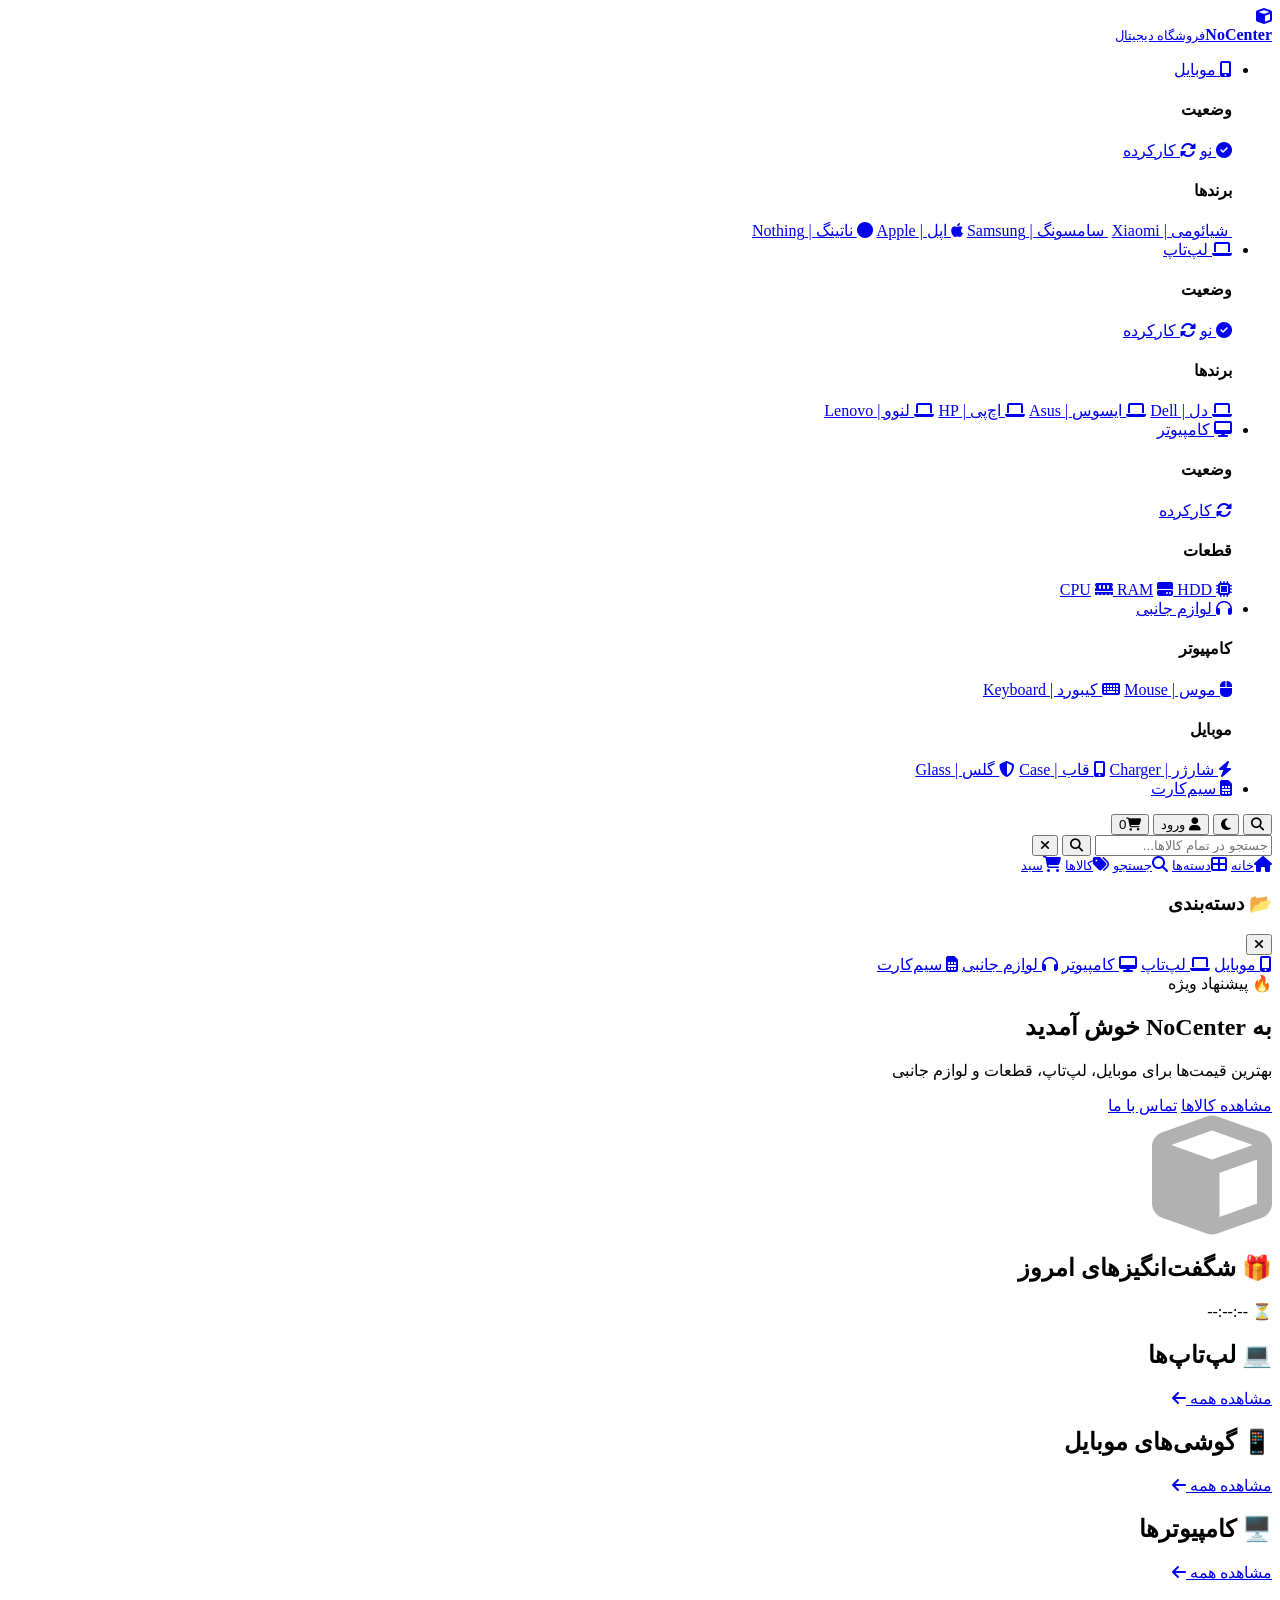
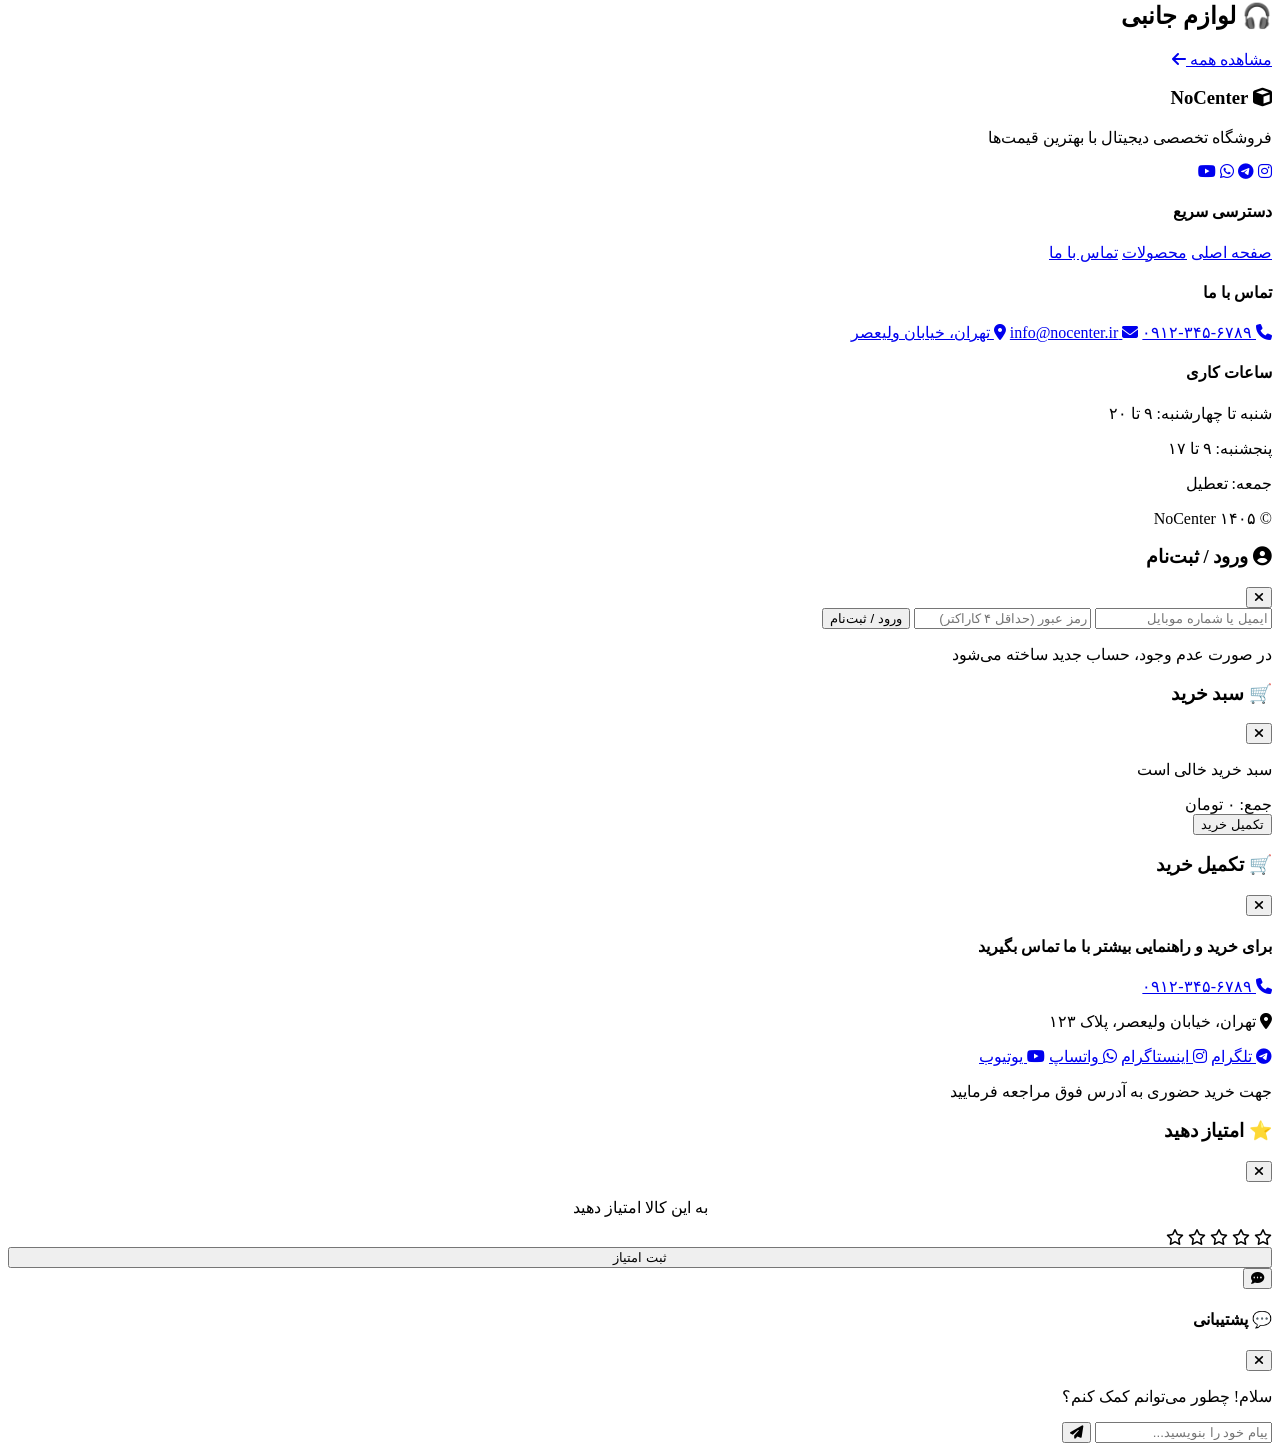
==== commit 9a40dc25: "Create index.html" ====
--- a/index.html
+++ b/index.html
@@ -4,14 +4,9 @@
     <meta charset="UTF-8" />
     <meta name="viewport" content="width=device-width, initial-scale=1.0, viewport-fit=cover" />
     <meta name="theme-color" content="#0a1628" />
-    <meta name="description" content="فروشگاه تخصصی کامپیوتر، موبایل، لپ‌تاپ، لوازم دیجیتال و سیم‌کارت" />
     <title>NoCenter | فروشگاه دیجیتال</title>
-
-    <!-- Font & Icons -->
     <link rel="stylesheet" href="https://cdn.font-store.ir/behdad.css" />
     <link rel="stylesheet" href="https://cdnjs.cloudflare.com/ajax/libs/font-awesome/6.5.0/css/all.min.css" />
-    
-    <!-- CSS Files -->
     <link rel="stylesheet" href="css/style.css" />
     <link rel="stylesheet" href="css/dark.css" />
     <link rel="stylesheet" href="css/responsive.css" />
@@ -19,160 +14,132 @@
 <body>
 
     <!-- ===== HEADER ===== -->
-    <header class="site-header" id="mainHeader">
+    <header class="site-header">
         <div class="container">
             <div class="header-inner">
-                <!-- Logo -->
                 <div class="brand">
                     <a href="index.html" class="brand-link">
-                        <div class="brand-mark">
-                            <i class="fas fa-cube"></i>
-                        </div>
-                        <div>
-                            <strong>NoCenter</strong>
-                            <small>فروشگاه دیجیتال</small>
-                        </div>
+                        <div class="brand-mark"><i class="fas fa-cube"></i></div>
+                        <div><strong>NoCenter</strong><small>فروشگاه دیجیتال</small></div>
                     </a>
                 </div>
 
-                <!-- Mega Menu -->
-                <nav class="mega-nav" id="megaNav">
+                <nav class="mega-nav">
                     <ul class="mega-menu">
-                        <!-- موبایل -->
-                        <li class="mega-item">
-                            <a href="#"><i class="fas fa-mobile-alt"></i> موبایل</a>
+                        <li class="mega-item">
+                            <a href="products.html?category=mobile"><i class="fas fa-mobile-alt"></i> موبایل</a>
                             <div class="mega-dropdown">
                                 <div class="mega-col">
                                     <h4>وضعیت</h4>
-                                    <a href="#"><i class="fas fa-check-circle"></i> نو</a>
-                                    <a href="#"><i class="fas fa-sync-alt"></i> کارکرده</a>
+                                    <a href="products.html?category=mobile&condition=new"><i class="fas fa-check-circle"></i> نو</a>
+                                    <a href="products.html?category=mobile&condition=used"><i class="fas fa-sync-alt"></i> کارکرده</a>
                                 </div>
                                 <div class="mega-col">
                                     <h4>برندها</h4>
-                                    <a href="#"><i class="fab fa-xiaomi"></i> شیائومی</a>
-                                    <a href="#"><i class="fab fa-samsung"></i> سامسونگ</a>
-                                    <a href="#"><i class="fab fa-apple"></i> اپل</a>
-                                    <a href="#"><i class="fas fa-circle"></i> ناتینگ</a>
-                                    <a href="#"><i class="fas fa-ellipsis-h"></i> سایر برندها</a>
+                                    <a href="products.html?category=mobile&brand=xiaomi"><i class="fab fa-xiaomi"></i> شیائومی | Xiaomi</a>
+                                    <a href="products.html?category=mobile&brand=samsung"><i class="fab fa-samsung"></i> سامسونگ | Samsung</a>
+                                    <a href="products.html?category=mobile&brand=apple"><i class="fab fa-apple"></i> اپل | Apple</a>
+                                    <a href="products.html?category=mobile&brand=nothing"><i class="fas fa-circle"></i> ناتینگ | Nothing</a>
                                 </div>
                             </div>
                         </li>
-
-                        <!-- لپ‌تاپ -->
-                        <li class="mega-item">
-                            <a href="#"><i class="fas fa-laptop"></i> لپ‌تاپ</a>
+                        <li class="mega-item">
+                            <a href="products.html?category=laptop"><i class="fas fa-laptop"></i> لپ‌تاپ</a>
                             <div class="mega-dropdown">
                                 <div class="mega-col">
                                     <h4>وضعیت</h4>
-                                    <a href="#"><i class="fas fa-check-circle"></i> نو</a>
-                                    <a href="#"><i class="fas fa-sync-alt"></i> کارکرده</a>
+                                    <a href="products.html?category=laptop&condition=new"><i class="fas fa-check-circle"></i> نو</a>
+                                    <a href="products.html?category=laptop&condition=used"><i class="fas fa-sync-alt"></i> کارکرده</a>
                                 </div>
                                 <div class="mega-col">
                                     <h4>برندها</h4>
-                                    <a href="#"><i class="fas fa-laptop"></i> دل</a>
-                                    <a href="#"><i class="fas fa-laptop"></i> ایسوس</a>
-                                    <a href="#"><i class="fas fa-laptop"></i> اچ‌پی</a>
-                                    <a href="#"><i class="fas fa-laptop"></i> لنوو</a>
-                                    <a href="#"><i class="fas fa-laptop"></i> اپل</a>
+                                    <a href="products.html?category=laptop&brand=dell"><i class="fas fa-laptop"></i> دل | Dell</a>
+                                    <a href="products.html?category=laptop&brand=asus"><i class="fas fa-laptop"></i> ایسوس | Asus</a>
+                                    <a href="products.html?category=laptop&brand=hp"><i class="fas fa-laptop"></i> اچ‌پی | HP</a>
+                                    <a href="products.html?category=laptop&brand=lenovo"><i class="fas fa-laptop"></i> لنوو | Lenovo</a>
                                 </div>
                             </div>
                         </li>
-
-                        <!-- کامپیوتر -->
-                        <li class="mega-item">
-                            <a href="#"><i class="fas fa-desktop"></i> کامپیوتر</a>
+                        <li class="mega-item">
+                            <a href="products.html?category=computer"><i class="fas fa-desktop"></i> کامپیوتر</a>
                             <div class="mega-dropdown">
                                 <div class="mega-col">
                                     <h4>وضعیت</h4>
-                                    <a href="#"><i class="fas fa-sync-alt"></i> کارکرده</a>
+                                    <a href="products.html?category=computer&condition=used"><i class="fas fa-sync-alt"></i> کارکرده</a>
                                 </div>
                                 <div class="mega-col">
                                     <h4>قطعات</h4>
-                                    <a href="#"><i class="fas fa-microchip"></i> CPU</a>
-                                    <a href="#"><i class="fas fa-memory"></i> رم</a>
-                                    <a href="#"><i class="fas fa-hdd"></i> هارد</a>
-                                    <a href="#"><i class="fas fa-plug"></i> مادربرد</a>
-                                    <a href="#"><i class="fas fa-fan"></i> خنک‌کننده</a>
+                                    <a href="products.html?category=computer&part=cpu"><i class="fas fa-microchip"></i> CPU</a>
+                                    <a href="products.html?category=computer&part=ram"><i class="fas fa-memory"></i> RAM</a>
+                                    <a href="products.html?category=computer&part=hdd"><i class="fas fa-hdd"></i> HDD</a>
                                 </div>
                             </div>
                         </li>
-
-                        <!-- لوازم جانبی -->
-                        <li class="mega-item">
-                            <a href="#"><i class="fas fa-headphones"></i> لوازم جانبی</a>
+                        <li class="mega-item">
+                            <a href="products.html?category=accessory"><i class="fas fa-headphones"></i> لوازم جانبی</a>
                             <div class="mega-dropdown">
                                 <div class="mega-col">
                                     <h4>کامپیوتر</h4>
-                                    <a href="#"><i class="fas fa-mouse"></i> موس</a>
-                                    <a href="#"><i class="fas fa-keyboard"></i> کیبورد</a>
-                                    <a href="#"><i class="fas fa-headphones"></i> هدفون</a>
-                                </div>
-                                <div class="mega-col">
-                                    <h4>لپ‌تاپ</h4>
-                                    <a href="#"><i class="fas fa-mouse"></i> موس</a>
-                                    <a href="#"><i class="fas fa-suitcase"></i> کول پد</a>
-                                    <a href="#"><i class="fas fa-bag"></i> کیف</a>
+                                    <a href="products.html?category=accessory&sub=mouse"><i class="fas fa-mouse"></i> موس | Mouse</a>
+                                    <a href="products.html?category=accessory&sub=keyboard"><i class="fas fa-keyboard"></i> کیبورد | Keyboard</a>
                                 </div>
                                 <div class="mega-col">
                                     <h4>موبایل</h4>
-                                    <a href="#"><i class="fas fa-bolt"></i> شارژر</a>
-                                    <a href="#"><i class="fas fa-mobile-alt"></i> قاب</a>
-                                    <a href="#"><i class="fas fa-shield-alt"></i> گلس</a>
+                                    <a href="products.html?category=accessory&sub=charger"><i class="fas fa-bolt"></i> شارژر | Charger</a>
+                                    <a href="products.html?category=accessory&sub=case"><i class="fas fa-mobile-alt"></i> قاب | Case</a>
+                                    <a href="products.html?category=accessory&sub=glass"><i class="fas fa-shield-alt"></i> گلس | Glass</a>
                                 </div>
                             </div>
                         </li>
-
-                        <!-- سیم‌کارت -->
                         <li class="mega-item">
                             <a href="products.html?category=sim"><i class="fas fa-sim-card"></i> سیم‌کارت</a>
                         </li>
                     </ul>
                 </nav>
 
-                <!-- Header Actions -->
                 <div class="header-actions">
-                    <div class="search-wrapper">
-                        <input type="text" id="searchInput" placeholder="جستجو..." />
-                        <button id="searchBtn"><i class="fas fa-search"></i></button>
-                    </div>
-                    <button class="theme-toggle" id="themeToggle">
-                        <i class="fas fa-moon"></i>
-                    </button>
-                    <button class="auth-toggle" id="authToggle">
-                        <i class="fas fa-user"></i> <span>ورود</span>
-                    </button>
-                    <button class="cart-toggle" id="cartToggle">
-                        <i class="fas fa-shopping-cart"></i>
-                        <span id="cartCount">0</span>
-                    </button>
+                    <button class="search-toggle-mobile" id="searchToggleMobile"><i class="fas fa-search"></i></button>
+                    <button class="theme-toggle" id="themeToggle"><i class="fas fa-moon"></i></button>
+                    <button class="auth-toggle" id="authToggle"><i class="fas fa-user"></i> <span>ورود</span></button>
+                    <button class="cart-toggle" id="cartToggle"><i class="fas fa-shopping-cart"></i><span id="cartCount">0</span></button>
                 </div>
             </div>
         </div>
     </header>
 
+    <!-- ===== MOBILE SEARCH ===== -->
+    <div class="mobile-search-card hidden" id="mobileSearchCard">
+        <div class="mobile-search-inner">
+            <input type="text" id="mobileSearchInput" placeholder="جستجو در تمام کالاها..." />
+            <button id="mobileSearchBtn"><i class="fas fa-search"></i></button>
+            <button id="mobileSearchClose"><i class="fas fa-times"></i></button>
+        </div>
+    </div>
+
     <!-- ===== MOBILE BOTTOM NAV ===== -->
-    <nav class="mobile-bottom-nav" id="mobileNav">
-        <a href="index.html" class="active">
-            <span><i class="fas fa-home"></i></span>
-            <small>خانه</small>
-        </a>
-        <a href="#">
-            <span><i class="fas fa-th-large"></i></span>
-            <small>دسته‌ها</small>
-        </a>
-        <a href="#" class="nav-center">
-            <span><i class="fas fa-search"></i></span>
-            <small>جستجو</small>
-        </a>
-        <a href="products.html">
-            <span><i class="fas fa-tags"></i></span>
-            <small>کالاها</small>
-        </a>
-        <a href="#" id="mobileCart">
-            <span><i class="fas fa-shopping-cart"></i></span>
-            <small>سبد</small>
-        </a>
+    <nav class="mobile-bottom-nav">
+        <a href="index.html" class="active"><span><i class="fas fa-home"></i></span><small>خانه</small></a>
+        <a href="#" id="mobileCategoryToggle"><span><i class="fas fa-th-large"></i></span><small>دسته‌ها</small></a>
+        <a href="#" id="mobileSearchToggle"><span><i class="fas fa-search"></i></span><small>جستجو</small></a>
+        <a href="products.html"><span><i class="fas fa-tags"></i></span><small>کالاها</small></a>
+        <a href="#" id="mobileCart"><span><i class="fas fa-shopping-cart"></i></span><small>سبد</small></a>
     </nav>
+
+    <!-- ===== MOBILE CATEGORY SIDEBAR ===== -->
+    <div class="mobile-category-sidebar" id="mobileCategorySidebar">
+        <div class="mobile-category-header">
+            <h3>📂 دسته‌بندی</h3>
+            <button id="mobileCategoryClose"><i class="fas fa-times"></i></button>
+        </div>
+        <div class="mobile-category-list">
+            <a href="products.html?category=mobile"><i class="fas fa-mobile-alt"></i> موبایل</a>
+            <a href="products.html?category=laptop"><i class="fas fa-laptop"></i> لپ‌تاپ</a>
+            <a href="products.html?category=computer"><i class="fas fa-desktop"></i> کامپیوتر</a>
+            <a href="products.html?category=accessory"><i class="fas fa-headphones"></i> لوازم جانبی</a>
+            <a href="products.html?category=sim"><i class="fas fa-sim-card"></i> سیم‌کارت</a>
+        </div>
+    </div>
+    <div class="mobile-category-overlay" id="mobileCategoryOverlay"></div>
 
     <!-- ===== HERO ===== -->
     <section class="hero">
@@ -188,118 +155,41 @@
                     </div>
                 </div>
                 <div class="hero-visual">
-                    <div class="hero-image">
-                        <i class="fas fa-cube" style="font-size:120px; opacity:0.3; color:var(--primary);"></i>
-                    </div>
+                    <div class="hero-image"><i class="fas fa-cube" style="font-size:120px;opacity:0.3;color:var(--primary);"></i></div>
                 </div>
             </div>
         </div>
     </section>
 
-    <!-- ===== CATEGORY SLIDER ===== -->
-    <section class="section category-slider-section">
-        <div class="container">
-            <div class="section-head">
-                <h2 class="section-title">📱 دسته‌بندی کالاها</h2>
-                <a href="products.html" class="view-all">مشاهده همه <i class="fas fa-arrow-left"></i></a>
-            </div>
-            <div class="category-slider" id="categorySlider">
-                <div class="category-item active" data-category="all">
-                    <i class="fas fa-th"></i>
-                    <span>همه</span>
-                </div>
-                <div class="category-item" data-category="mobile">
-                    <i class="fas fa-mobile-alt"></i>
-                    <span>موبایل</span>
-                </div>
-                <div class="category-item" data-category="laptop">
-                    <i class="fas fa-laptop"></i>
-                    <span>لپ‌تاپ</span>
-                </div>
-                <div class="category-item" data-category="computer">
-                    <i class="fas fa-desktop"></i>
-                    <span>کامپیوتر</span>
-                </div>
-                <div class="category-item" data-category="accessory">
-                    <i class="fas fa-headphones"></i>
-                    <span>لوازم جانبی</span>
-                </div>
-                <div class="category-item" data-category="sim">
-                    <i class="fas fa-sim-card"></i>
-                    <span>سیم‌کارت</span>
-                </div>
-            </div>
-        </div>
-    </section>
-
-    <!-- ===== SPECIAL OFFERS (مارکوار) ===== -->
+    <!-- ===== SPECIAL OFFERS ===== -->
     <section class="section special-offers" id="specialOffers">
         <div class="container">
             <div class="section-head">
                 <h2 class="section-title">🎁 شگفت‌انگیزهای امروز</h2>
                 <span class="discount-timer">⏳ <span id="timerDisplay">--:--:--</span></span>
             </div>
-            <div class="product-scroll" id="specialScroll">
-                <div class="product-track" id="specialTrack">
-                    <!-- injected by JS -->
-                </div>
-            </div>
+            <div class="product-scroll"><div class="product-track" id="specialTrack"></div></div>
         </div>
     </section>
 
     <!-- ===== PRODUCT SECTIONS ===== -->
     <section class="section" id="products">
         <div class="container">
-            <!-- Laptops -->
             <div class="product-section">
-                <div class="section-head">
-                    <h2 class="section-title">💻 لپ‌تاپ‌ها</h2>
-                    <a href="products.html?category=laptop" class="view-all">مشاهده همه <i class="fas fa-arrow-left"></i></a>
-                </div>
-                <div class="product-scroll">
-                    <div class="product-track" id="laptopTrack">
-                        <!-- injected by JS -->
-                    </div>
-                </div>
-            </div>
-
-            <!-- Mobiles -->
+                <div class="section-head"><h2 class="section-title">💻 لپ‌تاپ‌ها</h2><a href="products.html?category=laptop" class="view-all">مشاهده همه <i class="fas fa-arrow-left"></i></a></div>
+                <div class="product-scroll"><div class="product-track" id="laptopTrack"></div></div>
+            </div>
             <div class="product-section">
-                <div class="section-head">
-                    <h2 class="section-title">📱 گوشی‌های موبایل</h2>
-                    <a href="products.html?category=mobile" class="view-all">مشاهده همه <i class="fas fa-arrow-left"></i></a>
-                </div>
-                <div class="product-scroll">
-                    <div class="product-track" id="mobileTrack">
-                        <!-- injected by JS -->
-                    </div>
-                </div>
-            </div>
-
-            <!-- Computers -->
+                <div class="section-head"><h2 class="section-title">📱 گوشی‌های موبایل</h2><a href="products.html?category=mobile" class="view-all">مشاهده همه <i class="fas fa-arrow-left"></i></a></div>
+                <div class="product-scroll"><div class="product-track" id="mobileTrack"></div></div>
+            </div>
             <div class="product-section">
-                <div class="section-head">
-                    <h2 class="section-title">🖥️ کامپیوترها</h2>
-                    <a href="products.html?category=computer" class="view-all">مشاهده همه <i class="fas fa-arrow-left"></i></a>
-                </div>
-                <div class="product-scroll">
-                    <div class="product-track" id="computerTrack">
-                        <!-- injected by JS -->
-                    </div>
-                </div>
-            </div>
-
-            <!-- Accessories -->
+                <div class="section-head"><h2 class="section-title">🖥️ کامپیوترها</h2><a href="products.html?category=computer" class="view-all">مشاهده همه <i class="fas fa-arrow-left"></i></a></div>
+                <div class="product-scroll"><div class="product-track" id="computerTrack"></div></div>
+            </div>
             <div class="product-section">
-                <div class="section-head">
-                    <h2 class="section-title">🎧 لوازم جانبی</h2>
-                    <a href="products.html?category=accessory" class="view-all">مشاهده همه <i class="fas fa-arrow-left"></i></a>
-                </div>
-                <div class="product-scroll">
-                    <div class="product-track" id="accessoryTrack">
-                        <!-- injected by JS -->
-                    </div>
-                </div>
+                <div class="section-head"><h2 class="section-title">🎧 لوازم جانبی</h2><a href="products.html?category=accessory" class="view-all">مشاهده همه <i class="fas fa-arrow-left"></i></a></div>
+                <div class="product-scroll"><div class="product-track" id="accessoryTrack"></div></div>
             </div>
         </div>
     </section>
@@ -310,7 +200,7 @@
             <div class="footer-grid">
                 <div class="footer-col">
                     <h3><i class="fas fa-cube"></i> NoCenter</h3>
-                    <p>فروشگاه تخصصی دیجیتال با بهترین قیمت‌ها و ضمانت اصالت کالا</p>
+                    <p>فروشگاه تخصصی دیجیتال با بهترین قیمت‌ها</p>
                     <div class="social-links">
                         <a href="#"><i class="fab fa-instagram"></i></a>
                         <a href="#"><i class="fab fa-telegram"></i></a>
@@ -323,7 +213,6 @@
                     <a href="index.html">صفحه اصلی</a>
                     <a href="products.html">محصولات</a>
                     <a href="contact.html">تماس با ما</a>
-                    <a href="admin.html">پنل مدیریت</a>
                 </div>
                 <div class="footer-col">
                     <h4>تماس با ما</h4>
@@ -339,20 +228,16 @@
                 </div>
             </div>
             <div class="footer-bottom">
-                <p>© ۱۴۰۵ تمامی حقوق برای <strong>NoCenter</strong> محفوظ است.</p>
+                <p>© ۱۴۰۵ NoCenter</p>
                 <p class="jalali-date" id="footerDate"></p>
             </div>
         </div>
     </footer>
 
     <!-- ===== MODALS ===== -->
-    <!-- Auth Modal -->
     <div class="modal-overlay hidden" id="authModal">
         <div class="modal-box">
-            <div class="modal-header">
-                <h3><i class="fas fa-user-circle"></i> ورود / ثبت‌نام</h3>
-                <button class="modal-close" id="authClose"><i class="fas fa-times"></i></button>
-            </div>
+            <div class="modal-header"><h3><i class="fas fa-user-circle"></i> ورود / ثبت‌نام</h3><button class="modal-close" id="authClose"><i class="fas fa-times"></i></button></div>
             <div class="modal-body">
                 <input type="text" id="authEmail" placeholder="ایمیل یا شماره موبایل" />
                 <input type="password" id="authPass" placeholder="رمز عبور (حداقل ۴ کاراکتر)" />
@@ -362,15 +247,9 @@
         </div>
     </div>
 
-    <!-- Cart Sidebar -->
     <div class="cart-sidebar" id="cartSidebar">
-        <div class="cart-header">
-            <h3>🛒 سبد خرید</h3>
-            <button id="closeCart"><i class="fas fa-times"></i></button>
-        </div>
-        <div class="cart-items" id="cartItems">
-            <p class="empty-cart">سبد خرید خالی است</p>
-        </div>
+        <div class="cart-header"><h3>🛒 سبد خرید</h3><button id="closeCart"><i class="fas fa-times"></i></button></div>
+        <div class="cart-items" id="cartItems"><p class="empty-cart">سبد خرید خالی است</p></div>
         <div class="cart-footer">
             <div class="cart-total">جمع: <span id="cartTotal">۰</span> تومان</div>
             <button class="btn btn-primary" id="checkoutBtn">تکمیل خرید</button>
@@ -378,24 +257,70 @@
     </div>
     <div class="cart-overlay" id="cartOverlay"></div>
 
-    <!-- Product Detail Modal -->
-    <div class="modal-overlay hidden" id="productModal">
-        <div class="modal-box product-detail-modal">
-            <div class="modal-header">
-                <h3 id="productModalTitle">عنوان کالا</h3>
-                <button class="modal-close" id="productModalClose"><i class="fas fa-times"></i></button>
-            </div>
-            <div class="modal-body" id="productModalBody">
-                <!-- injected by JS -->
-            </div>
-        </div>
-    </div>
-
-    <!-- ===== SCRIPTS ===== -->
+    <!-- Buy Modal -->
+    <div class="modal-overlay hidden" id="buyModal">
+        <div class="modal-box buy-modal">
+            <div class="modal-header"><h3>🛒 تکمیل خرید</h3><button class="modal-close" id="buyModalClose"><i class="fas fa-times"></i></button></div>
+            <div class="modal-body">
+                <div class="buy-contact">
+                    <h4>برای خرید و راهنمایی بیشتر با ما تماس بگیرید</h4>
+                    <div class="contact-info">
+                        <a href="tel:+989123456789"><i class="fas fa-phone"></i> ۰۹۱۲-۳۴۵-۶۷۸۹</a>
+                        <p><i class="fas fa-map-marker-alt"></i> تهران، خیابان ولیعصر، پلاک ۱۲۳</p>
+                    </div>
+                    <div class="social-links">
+                        <a href="#"><i class="fab fa-telegram"></i> تلگرام</a>
+                        <a href="#"><i class="fab fa-instagram"></i> اینستاگرام</a>
+                        <a href="#"><i class="fab fa-whatsapp"></i> واتساپ</a>
+                        <a href="#"><i class="fab fa-youtube"></i> یوتیوب</a>
+                    </div>
+                    <p class="buy-note">جهت خرید حضوری به آدرس فوق مراجعه فرمایید</p>
+                </div>
+            </div>
+        </div>
+    </div>
+
+    <!-- Rating Modal -->
+    <div class="modal-overlay hidden" id="ratingModal">
+        <div class="modal-box">
+            <div class="modal-header"><h3>⭐ امتیاز دهید</h3><button class="modal-close" id="ratingClose"><i class="fas fa-times"></i></button></div>
+            <div class="modal-body">
+                <p style="text-align:center;margin-bottom:12px;">به این کالا امتیاز دهید</p>
+                <div class="stars" id="starContainer">
+                    <i class="far fa-star" data-value="1"></i>
+                    <i class="far fa-star" data-value="2"></i>
+                    <i class="far fa-star" data-value="3"></i>
+                    <i class="far fa-star" data-value="4"></i>
+                    <i class="far fa-star" data-value="5"></i>
+                </div>
+                <button class="btn btn-primary" id="ratingSubmit" style="width:100%;justify-content:center;">ثبت امتیاز</button>
+            </div>
+        </div>
+    </div>
+
+    <!-- Chat Modal -->
+    <div class="chat-widget" id="chatWidget">
+        <button class="chat-toggle" id="chatToggle"><i class="fas fa-comment-dots"></i></button>
+        <div class="chat-box hidden" id="chatBox">
+            <div class="chat-header">
+                <h4>💬 پشتیبانی</h4>
+                <button id="chatClose"><i class="fas fa-times"></i></button>
+            </div>
+            <div class="chat-messages" id="chatMessages">
+                <p class="chat-msg admin">سلام! چطور می‌توانم کمک کنم؟</p>
+            </div>
+            <div class="chat-input">
+                <input type="text" id="chatInput" placeholder="پیام خود را بنویسید..." />
+                <button id="chatSend"><i class="fas fa-paper-plane"></i></button>
+            </div>
+        </div>
+    </div>
+
     <script src="js/calendar.js"></script>
     <script src="js/database.js"></script>
     <script src="js/slider.js"></script>
     <script src="js/auth.js"></script>
+    <script src="js/chat.js"></script>
     <script src="js/main.js"></script>
 </body>
 </html>
